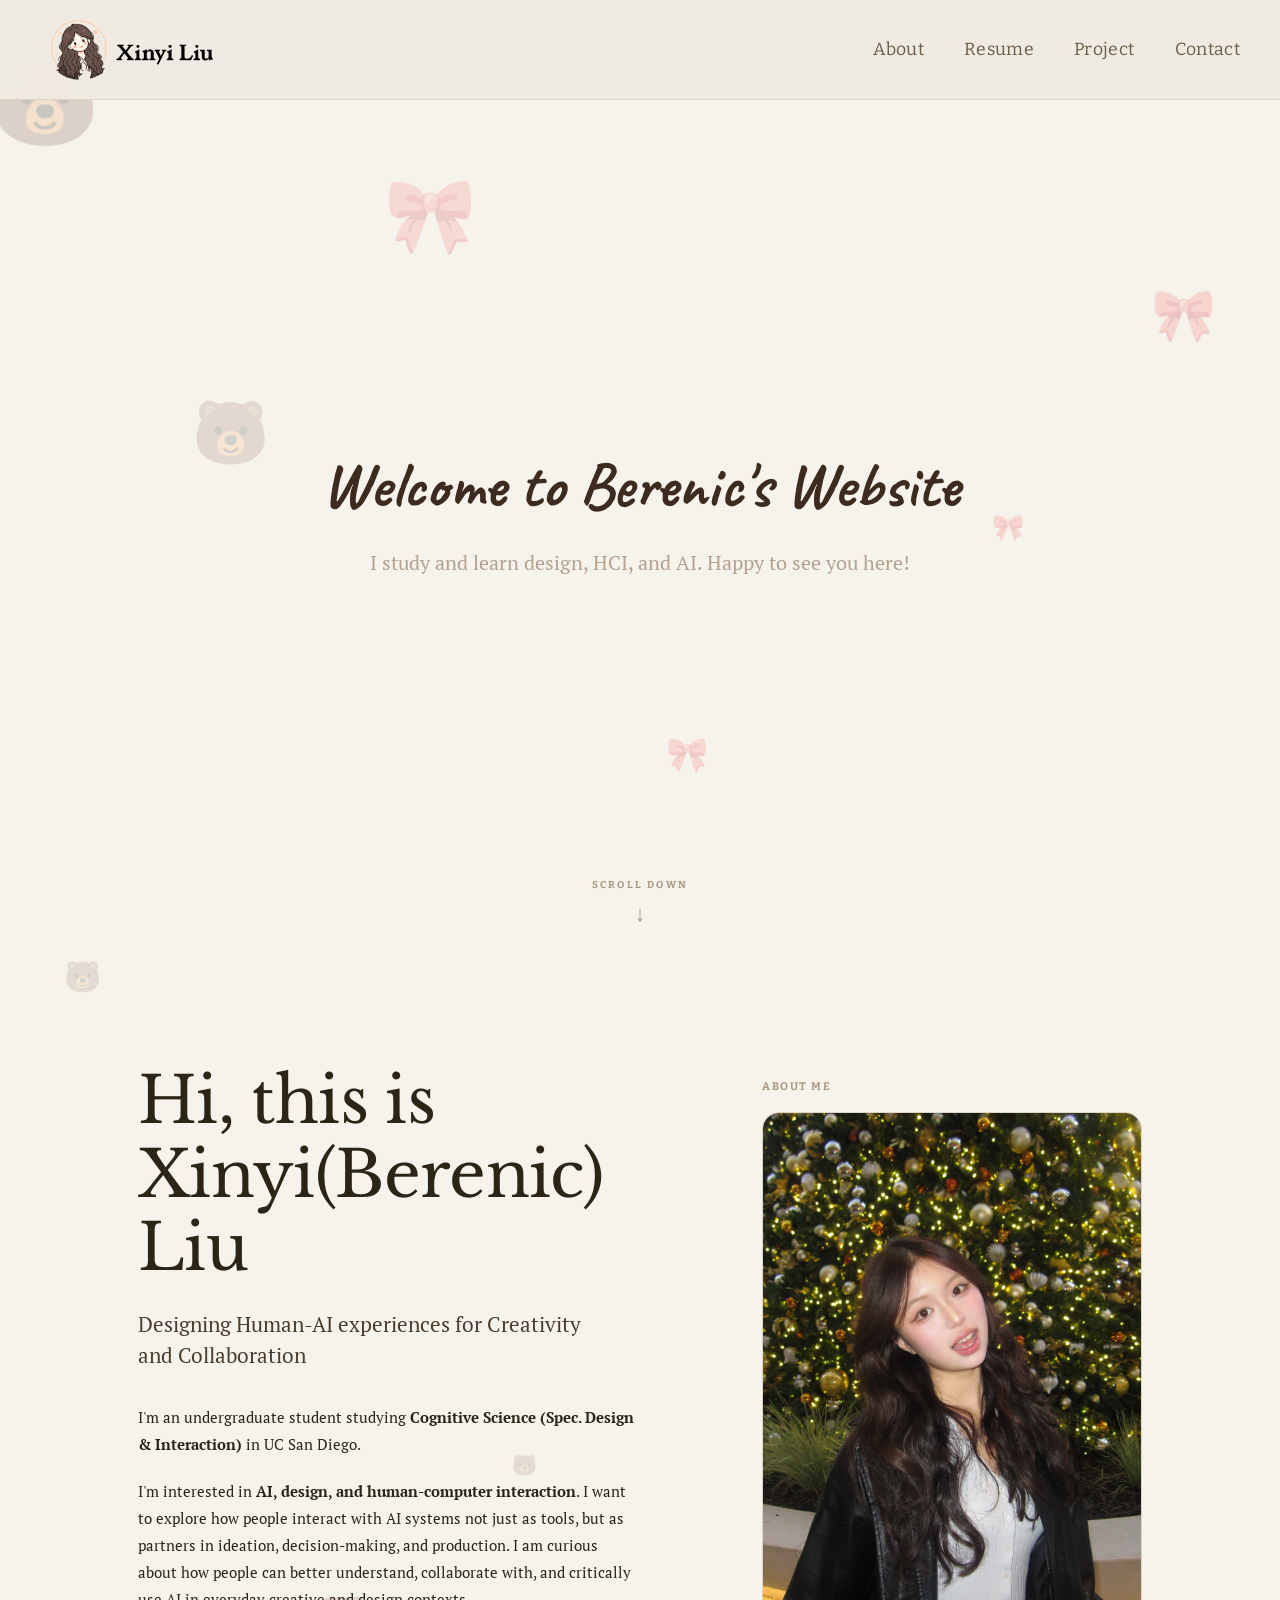
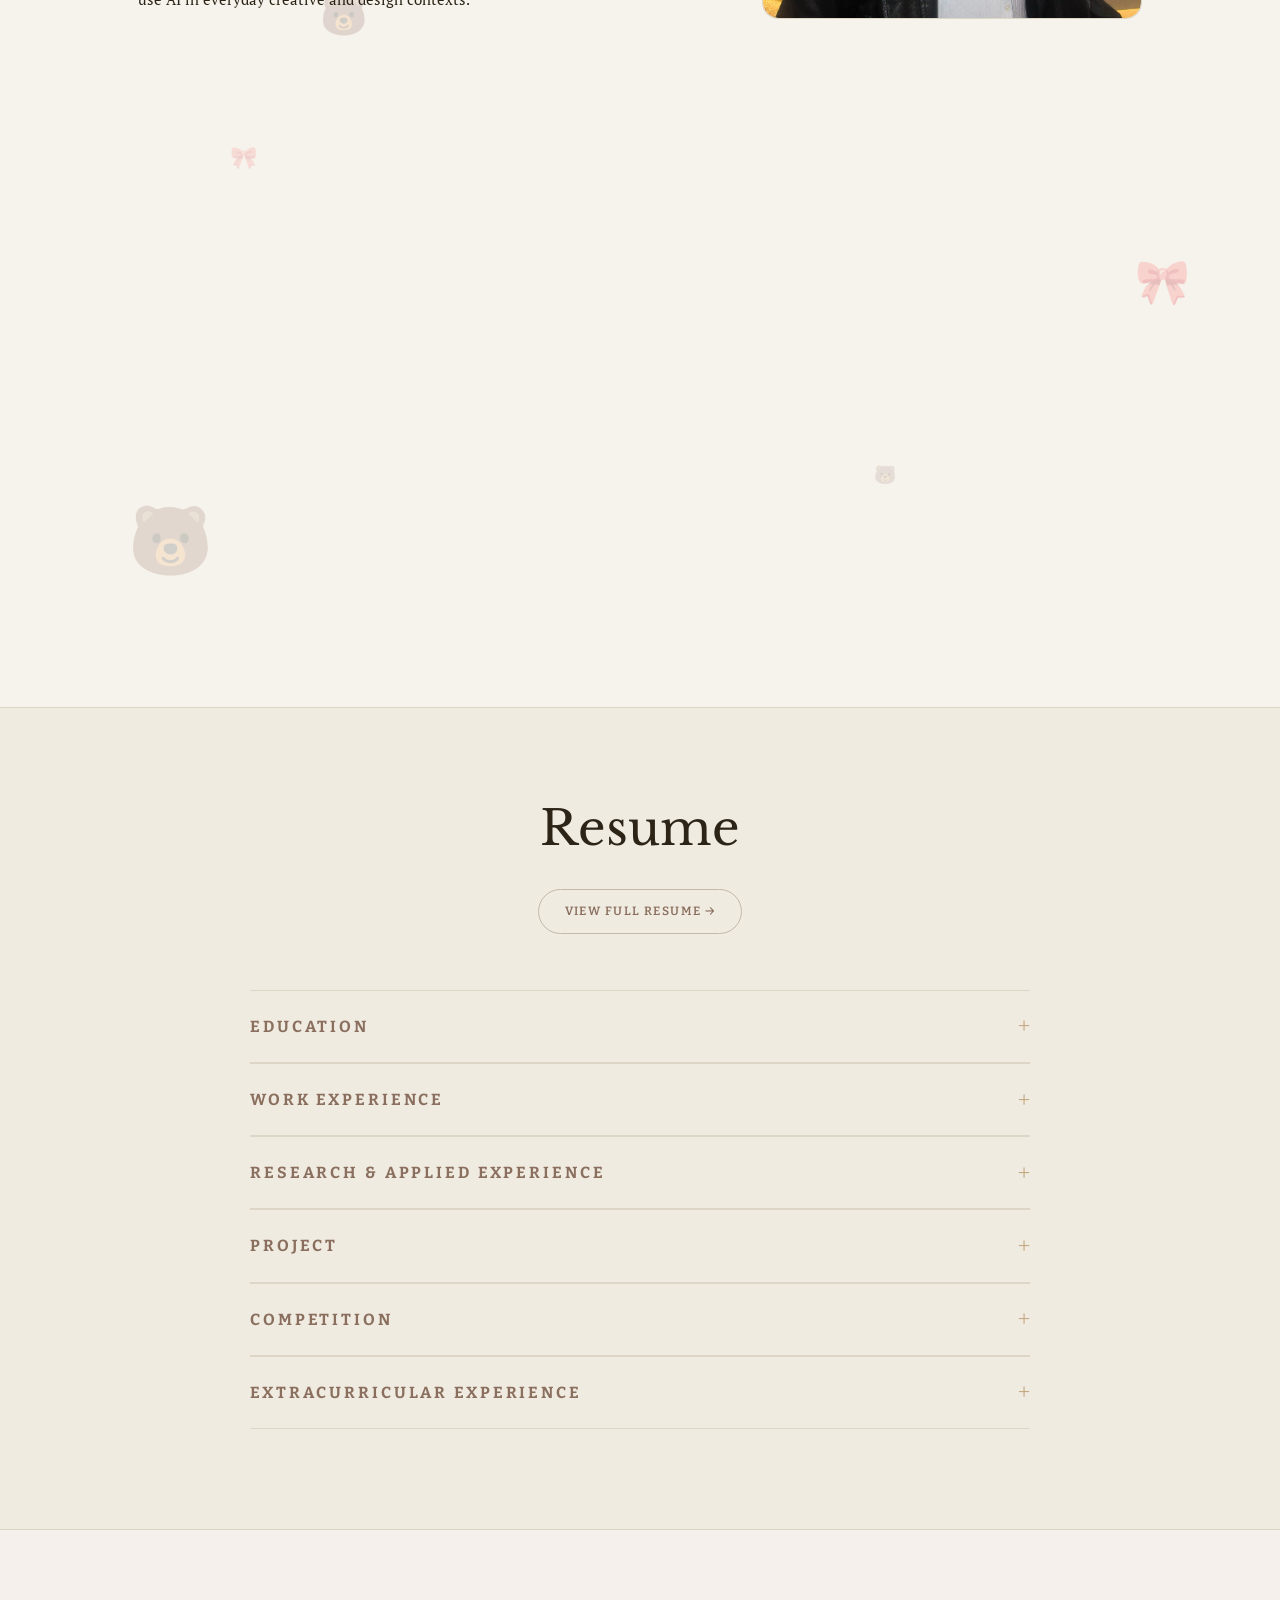
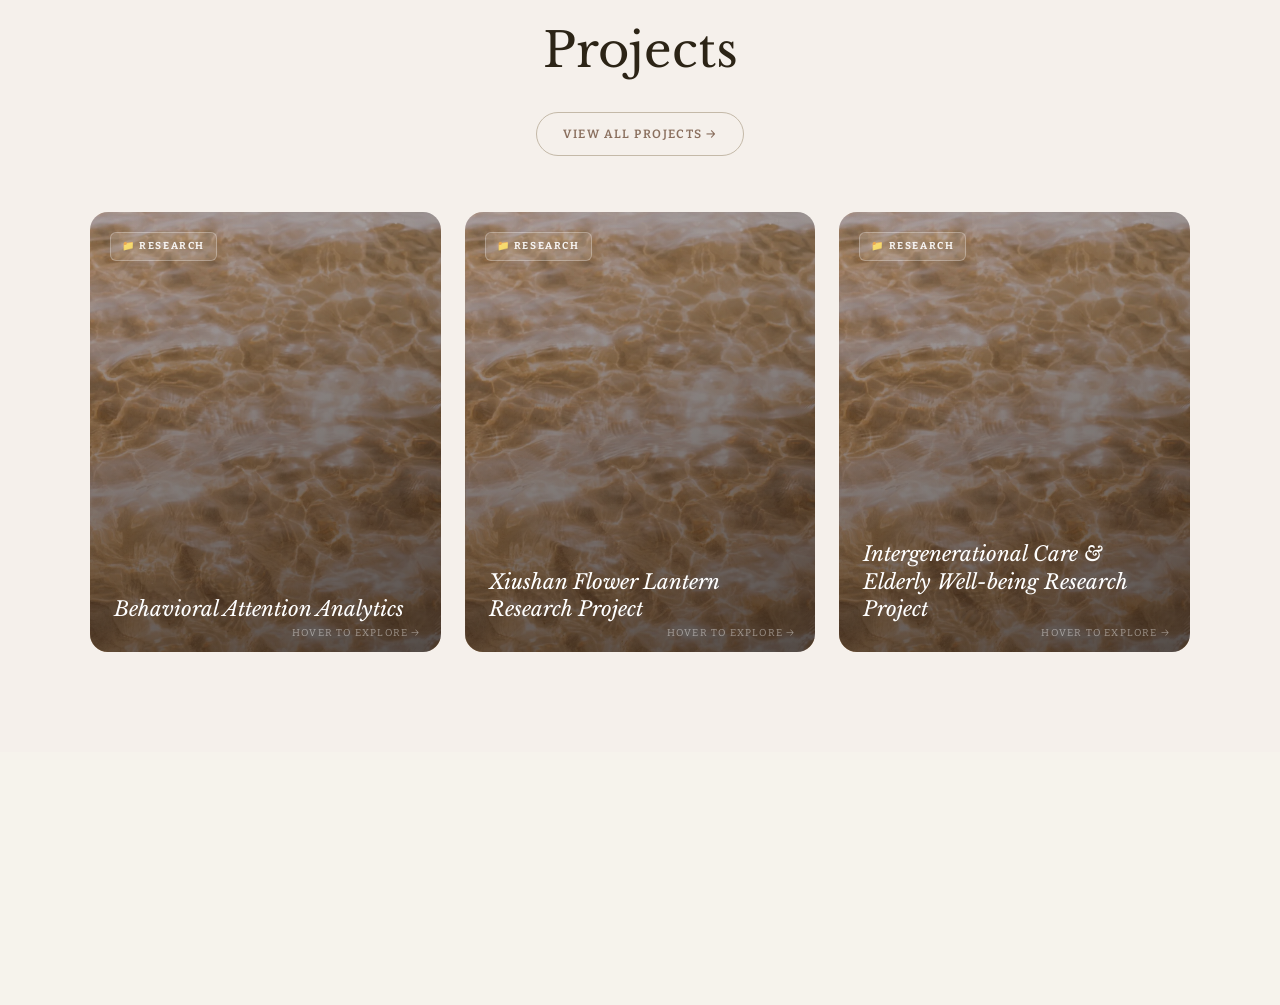
==== index.html @ df6488f8 "Unify Hero, About, Impact sections into seamless floating emoji background" ====
<!DOCTYPE html>
<html lang="en">
<head>
  <meta charset="UTF-8" />
  <meta name="viewport" content="width=device-width, initial-scale=1.0" />
  <title>Xinyi Liu — Welcome</title>
  <link rel="stylesheet" href="styles.css" />
  <link rel="preconnect" href="https://fonts.googleapis.com" />
  <link rel="preconnect" href="https://fonts.gstatic.com" crossorigin />
  <link href="https://fonts.googleapis.com/css2?family=Libre+Baskerville:ital,wght@0,400;0,700;1,400&family=PT+Serif:ital,wght@0,400;0,700;1,400&family=Bitter:ital,wght@0,400;0,500;0,600;0,700;1,400&family=Work+Sans:wght@400;500;600&display=swap" rel="stylesheet" />
  <link href="https://fonts.googleapis.com/css2?family=Caveat:wght@700&display=swap" rel="stylesheet" />
  <style>
    @keyframes pageFadeIn {
      from { opacity: 0; }
      to   { opacity: 1; }
    }

    html, body {
      scroll-behavior: smooth;
    }

    body {
      opacity: 0;
      animation: pageFadeIn 0.6s ease forwards;
      background-color: #F6F3EC;
    }

    /* ── Reveal on scroll ── */
    .reveal {
      opacity: 0;
      transform: translateY(40px);
      transition: opacity 0.75s ease, transform 0.75s ease;
    }
    .reveal.visible {
      opacity: 1;
      transform: translateY(0);
    }

    /* ── Unified background wrapper ── */
    .unified-bg {
      position: relative;
      background: #F6F3EC;
      overflow: hidden;
    }

    /* ── Hero ── */
    .hero-section {
      position: relative;
      height: 100vh;
      min-height: 560px;
      display: flex;
      flex-direction: column;
      align-items: center;
      justify-content: center;
      background: transparent;
      z-index: 1;
    }

    /* Floating bubbles */
    @keyframes float1 {
      0%, 100% { transform: translate(0, 0) scale(1); }
      33%       { transform: translate(30px, -40px) scale(1.05); }
      66%       { transform: translate(-20px, 20px) scale(0.97); }
    }
    @keyframes float2 {
      0%, 100% { transform: translate(0, 0) scale(1); }
      40%       { transform: translate(-35px, 30px) scale(1.08); }
      75%       { transform: translate(20px, -25px) scale(0.95); }
    }
    @keyframes float3 {
      0%, 100% { transform: translate(0, 0) scale(1); }
      50%       { transform: translate(25px, 35px) scale(1.06); }
    }

    .floaty {
      position: absolute;
      pointer-events: none;
      line-height: 1;
      user-select: none;
    }

    .floaty-1  { font-size: 88px;  opacity: 0.22; top: -10px;  left: -10px;  animation: float1 10s  ease-in-out infinite; }
    .floaty-2  { font-size: 52px;  opacity: 0.20; top: 10%;    right: 5%;    animation: float2 13s  ease-in-out infinite; }
    .floaty-3  { font-size: 68px;  opacity: 0.18; bottom: 6%;  left: 10%;    animation: float3 11s  ease-in-out infinite; }
    .floaty-4  { font-size: 44px;  opacity: 0.22; bottom: 18%; right: 7%;    animation: float1 15s  ease-in-out infinite reverse; }
    .floaty-5  { font-size: 30px;  opacity: 0.16; top: 40%;    left: 5%;     animation: float2 9s   ease-in-out infinite; }
    .floaty-6  { font-size: 26px;  opacity: 0.18; top: 20%;    right: 20%;   animation: float3 8s   ease-in-out infinite 2s; }
    .floaty-7  { font-size: 20px;  opacity: 0.15; top: 62%;    left: 40%;    animation: float1 12s  ease-in-out infinite 4s; }
    .floaty-8  { font-size: 74px;  opacity: 0.17; top: 5%;     left: 30%;    animation: float2 14s  ease-in-out infinite 1s; }
    .floaty-9  { font-size: 38px;  opacity: 0.19; bottom: 30%; left: 25%;    animation: float3 9s   ease-in-out infinite 3s; }
    .floaty-10 { font-size: 58px;  opacity: 0.16; top: 55%;    right: 15%;   animation: float1 11s  ease-in-out infinite 2s; }
    .floaty-11 { font-size: 18px;  opacity: 0.14; bottom: 10%; right: 30%;   animation: float2 7s   ease-in-out infinite 5s; }
    .floaty-12 { font-size: 34px;  opacity: 0.18; top: 30%;    left: 52%;    animation: float3 13s  ease-in-out infinite 1.5s; }
    .floaty-13 { font-size: 48px;  opacity: 0.20; bottom: 40%; right: 28%;   animation: float1 10s  ease-in-out infinite 3s; }
    .floaty-14 { font-size: 22px;  opacity: 0.15; top: 75%;    left: 18%;    animation: float2 8s   ease-in-out infinite 6s; }
    .floaty-15 { font-size: 62px;  opacity: 0.17; top: 15%;    left: 15%;    animation: float3 12s  ease-in-out infinite 0.5s; }

    /* Hero text */
    .hero-content {
      position: relative;
      z-index: 1;
      text-align: center;
      padding: 0 32px;
      max-width: 720px;
    }

    .hero-content h1 {
      font-family: 'Caveat', cursive;
      font-size: 4rem;
      font-weight: 700;
      color: #3d2b1f;
      line-height: 1.15;
      white-space: nowrap;
      margin-bottom: 24px;
    }

    .hero-content p {
      font-family: 'PT Serif', Georgia, serif;
      font-size: clamp(16px, 2vw, 20px);
      color: #b5a090;
      line-height: 1.65;
    }

    /* Scroll down indicator */
    @keyframes bounce {
      0%, 100% { transform: translateY(0); }
      50%       { transform: translateY(7px); }
    }

    .scroll-down {
      position: absolute;
      bottom: 40px;
      left: 50%;
      transform: translateX(-50%);
      display: flex;
      flex-direction: column;
      align-items: center;
      gap: 8px;
      z-index: 1;
      cursor: pointer;
      text-decoration: none;
    }

    .scroll-down-label {
      font-family: 'Bitter', Georgia, serif;
      font-size: 10px;
      font-weight: 700;
      letter-spacing: 0.22em;
      text-transform: uppercase;
      color: #A89880;
    }

    .scroll-down-arrow {
      color: #A89880;
      font-size: 22px;
      line-height: 1;
      animation: bounce 1.8s ease-in-out infinite;
    }

    /* ── About section ── */
    .about-hero {
      background: transparent;
      position: relative;
      z-index: 1;
      display: grid;
      grid-template-columns: 1fr 380px;
      gap: 80px;
      align-items: center;
      max-width: 1100px;
      margin: 0 auto;
      padding: 100px 48px 80px;
    }

    .about-text h1 {
      font-family: 'Libre Baskerville', Georgia, serif;
      font-size: 4rem;
      font-weight: 400;
      line-height: 1.15;
      letter-spacing: -0.01em;
      color: #2C2416;
      margin-bottom: 24px;
    }

    .about-text .tagline {
      font-family: 'PT Serif', Georgia, serif;
      font-size: clamp(17px, 2vw, 21px);
      font-weight: 400;
      color: #4A3C2C;
      line-height: 1.5;
      margin-bottom: 32px;
    }

    .about-text .bio {
      font-family: 'PT Serif', Georgia, serif;
      font-size: 15px;
      color: #2C2416;
      line-height: 1.8;
      max-width: 500px;
      margin-bottom: 20px;
    }

    .photo-label {
      font-family: 'Bitter', Georgia, serif;
      font-size: 11px;
      font-weight: 700;
      letter-spacing: 0.14em;
      text-transform: uppercase;
      color: #A89880;
      margin-bottom: 16px;
    }

    /* ── Hero Statement ── */
    @keyframes drawCircle {
      to { stroke-dashoffset: 0; }
    }

    .hero-statement {
      background: transparent;
      padding: 120px 48px;
      text-align: center;
      position: relative;
      z-index: 1;
    }

    .hero-title {
      font-family: 'Libre Baskerville', Georgia, serif;
      font-size: clamp(2.2rem, 4.8vw, 3.4rem);
      font-weight: 700;
      color: #000000;
      line-height: 1.3;
      margin-bottom: 48px;
      max-width: 860px;
      margin-left: auto;
      margin-right: auto;
    }

    .impact-wrap {
      position: relative;
      display: inline-block;
      white-space: nowrap;
    }

    .impact-circle {
      position: absolute;
      top: -0.22em;
      left: -0.35em;
      width: calc(100% + 0.7em);
      height: calc(100% + 0.44em);
      pointer-events: none;
      overflow: visible;
    }

    .impact-circle path {
      stroke-dasharray: 620;
      stroke-dashoffset: 620;
    }

    .hero-statement.in-view .impact-circle path {
      animation: drawCircle 1.3s ease-in-out forwards;
    }

    .hero-subtitle {
      font-family: 'PT Serif', Georgia, serif;
      font-size: clamp(15px, 1.9vw, 19px);
      color: #2C2416;
      line-height: 1.75;
      max-width: 680px;
      margin: 0 auto 48px;
    }

    /* ── Nav Buttons ── */
    .about-nav-buttons {
      display: flex;
      justify-content: center;
      gap: 16px;
      flex-wrap: wrap;
    }

    .about-nav-btn {
      font-family: 'Work Sans', sans-serif;
      font-size: 13px;
      font-weight: 600;
      letter-spacing: 0.13em;
      text-transform: uppercase;
      color: #2C2416;
      background: #EDE8DE;
      border: 0.8px solid #2C2416;
      border-radius: 12px;
      padding: 13px 32px;
      text-decoration: none;
      transition: background 0.2s, color 0.2s;
    }

    .about-nav-btn:hover {
      background: #2C2416;
      color: #F5F0E8;
    }

    /* ── Resume Section ── */
    .resume-section {
      background: #F0EBE1;
      padding: 80px 48px 100px;
      border-top: 1px solid #DDD5C5;
    }

    .resume-section-header {
      text-align: center;
      margin-bottom: 56px;
    }

    .resume-section-header h2 {
      font-family: 'Libre Baskerville', Georgia, serif;
      font-size: clamp(2rem, 4vw, 3rem);
      font-weight: 400;
      color: #2C2416;
      margin-bottom: 20px;
    }

    .resume-full-link {
      display: inline-block;
      font-family: 'Bitter', Georgia, serif;
      font-size: 12px;
      font-weight: 600;
      letter-spacing: 0.12em;
      text-transform: uppercase;
      color: #8a6f5e;
      text-decoration: none;
      border: 1.5px solid #C4B9A8;
      border-radius: 100px;
      padding: 11px 26px;
      transition: background 0.2s, color 0.2s, border-color 0.2s;
    }

    .resume-full-link:hover {
      background: #2C2416;
      color: #F5F0E8;
      border-color: #2C2416;
    }

    .resume-accordion-wrap {
      max-width: 780px;
      margin: 0 auto;
    }

    .resume-section .accordion-section {
      border-top: 1px solid #DDD5C5;
    }

    .resume-section .accordion-section:last-child {
      border-bottom: 1px solid #DDD5C5;
    }

    .resume-section .accordion-section summary {
      list-style: none;
      display: flex;
      justify-content: space-between;
      align-items: center;
      padding: 22px 0;
      cursor: pointer;
      user-select: none;
    }

    .resume-section .accordion-section summary::-webkit-details-marker { display: none; }

    .resume-section .accordion-title {
      font-family: 'Bitter', Georgia, serif;
      font-size: 1rem;
      font-weight: 700;
      letter-spacing: 0.18em;
      text-transform: uppercase;
      color: #8a6f5e;
      transition: color 0.2s;
    }

    .resume-section .accordion-section summary:hover .accordion-title { color: #2C2416; }

    .resume-section .accordion-toggle {
      font-family: 'Libre Baskerville', Georgia, serif;
      font-size: 22px;
      font-weight: 400;
      color: #C4A882;
      line-height: 1;
      flex-shrink: 0;
      transition: color 0.2s;
    }

    .resume-section .accordion-section summary:hover .accordion-toggle { color: #2C2416; }

    .resume-section .accordion-body {
      padding-bottom: 20px;
      display: flex;
      flex-direction: column;
      gap: 12px;
    }

    .resume-section .resume-item {
      background: rgba(255, 255, 255, 0.65);
      border: 1px solid rgba(196, 185, 168, 0.35);
      border-radius: 14px;
      box-shadow: 0 2px 14px rgba(44, 36, 22, 0.06);
      padding: 22px 26px;
      display: grid;
      grid-template-columns: 1fr auto;
      gap: 16px 24px;
      align-items: start;
    }

    .resume-section .resume-item-left h3 {
      font-family: 'Libre Baskerville', Georgia, serif;
      font-size: 16px;
      font-weight: 700;
      color: #2C2416;
      margin-bottom: 4px;
      line-height: 1.3;
    }

    .resume-section .org {
      font-family: 'PT Serif', Georgia, serif;
      font-size: 14px;
      color: #8C7B6A;
      margin-bottom: 4px;
      font-style: italic;
    }

    .resume-section .location {
      font-family: 'Bitter', Georgia, serif;
      font-size: 11px;
      letter-spacing: 0.08em;
      color: #B5A898;
      margin-bottom: 12px;
      text-transform: uppercase;
    }

    .resume-section .resume-bullets {
      padding-left: 16px;
      margin: 10px 0 0;
      display: flex;
      flex-direction: column;
      gap: 5px;
    }

    .resume-section .resume-bullets li {
      font-family: 'PT Serif', Georgia, serif;
      font-size: 13.5px;
      color: #6B5B47;
      line-height: 1.65;
    }

    .resume-section .resume-item-right {
      text-align: right;
      padding-top: 2px;
      flex-shrink: 0;
    }

    .resume-section .date {
      font-family: 'Bitter', Georgia, serif;
      font-size: 11px;
      font-weight: 600;
      letter-spacing: 0.06em;
      color: #A89880;
      white-space: nowrap;
    }

    /* ── Project Section ── */
    .project-section {
      background: #f5f0eb;
      padding: 80px 48px 100px;
      border-top: 1px solid #DDD5C5;
    }

    .project-section-header {
      text-align: center;
      margin-bottom: 56px;
    }

    .project-section-header h2 {
      font-family: 'Libre Baskerville', Georgia, serif;
      font-size: clamp(2rem, 4vw, 3rem);
      font-weight: 400;
      color: #2C2416;
      margin-bottom: 20px;
    }

    .project-all-link {
      display: inline-block;
      font-family: 'Bitter', Georgia, serif;
      font-size: 12px;
      font-weight: 600;
      letter-spacing: 0.12em;
      text-transform: uppercase;
      color: #8a6f5e;
      text-decoration: none;
      border: 1.5px solid #C4B9A8;
      border-radius: 100px;
      padding: 11px 26px;
      transition: background 0.2s, color 0.2s, border-color 0.2s;
    }

    .project-all-link:hover {
      background: #2C2416;
      color: #F5F0E8;
      border-color: #2C2416;
    }

    .project-section .cards-grid {
      display: grid;
      grid-template-columns: repeat(3, 1fr);
      gap: 24px;
      max-width: 1100px;
      margin: 0 auto;
    }

    .project-section .card-wrapper {
      perspective: 1200px;
      height: 440px;
      cursor: pointer;
      display: block;
      text-decoration: none;
    }

    .project-section .card-inner {
      width: 100%;
      height: 100%;
      position: relative;
      transform-style: preserve-3d;
      transition: transform 0.7s cubic-bezier(0.4, 0, 0.2, 1);
      border-radius: 18px;
    }

    .project-section .card-wrapper:hover .card-inner {
      transform: rotateY(180deg);
    }

    .project-section .card-front,
    .project-section .card-back {
      position: absolute;
      inset: 0;
      border-radius: 18px;
      backface-visibility: hidden;
      -webkit-backface-visibility: hidden;
      overflow: hidden;
    }

    .project-section .card-front {
      background-image: url('Background.jpg');
      background-size: cover;
      background-position: center;
    }

    .project-section .card-front::after {
      content: '';
      position: absolute;
      inset: 0;
      background: linear-gradient(160deg, rgba(20,12,6,0.28) 0%, rgba(20,12,6,0.72) 100%);
    }

    .project-section .card-badge {
      position: absolute;
      top: 20px;
      left: 20px;
      z-index: 1;
      font-family: 'Bitter', Georgia, serif;
      font-size: 10px;
      font-weight: 700;
      letter-spacing: 0.16em;
      text-transform: uppercase;
      color: rgba(255,255,255,0.9);
      background: rgba(255,255,255,0.12);
      border: 1px solid rgba(255,255,255,0.28);
      border-radius: 6px;
      padding: 5px 11px;
      backdrop-filter: blur(4px);
    }

    .project-section .card-front-title {
      position: absolute;
      bottom: 28px;
      left: 24px;
      right: 24px;
      z-index: 1;
      font-family: 'Libre Baskerville', Georgia, serif;
      font-size: clamp(17px, 1.6vw, 21px);
      font-weight: 400;
      font-style: italic;
      color: #fff;
      line-height: 1.35;
    }

    .project-section .card-front-hint {
      position: absolute;
      bottom: 10px;
      right: 20px;
      z-index: 1;
      font-family: 'Bitter', Georgia, serif;
      font-size: 10px;
      letter-spacing: 0.12em;
      text-transform: uppercase;
      color: rgba(255,255,255,0.45);
    }

    .project-section .card-back {
      transform: rotateY(180deg);
      background: #fff;
      border: 1px solid rgba(196,185,168,0.4);
      box-shadow: 0 4px 24px rgba(44,36,22,0.08);
      display: flex;
      flex-direction: column;
      justify-content: space-between;
      padding: 28px;
    }

    .project-section .card-back-eyebrow {
      font-family: 'Bitter', Georgia, serif;
      font-size: 10px;
      font-weight: 700;
      letter-spacing: 0.16em;
      text-transform: uppercase;
      color: #A89880;
      margin-bottom: 12px;
    }

    .project-section .card-back-title {
      font-family: 'Libre Baskerville', Georgia, serif;
      font-size: 17px;
      font-weight: 700;
      color: #2C2416;
      line-height: 1.3;
      margin-bottom: 14px;
    }

    .project-section .card-back-desc {
      font-family: 'PT Serif', Georgia, serif;
      font-size: 13.5px;
      color: #6B5B47;
      line-height: 1.75;
    }

    .project-section .card-pills {
      display: flex;
      flex-wrap: wrap;
      gap: 7px;
      margin-top: 20px;
    }

    .project-section .card-pill {
      font-family: 'Bitter', Georgia, serif;
      font-size: 10px;
      font-weight: 700;
      letter-spacing: 0.08em;
      text-transform: uppercase;
      color: #8a6f5e;
      background: #F6F3EC;
      border: 1px solid #DDD5C5;
      border-radius: 100px;
      padding: 4px 12px;
    }

    /* Responsive */
    @media (max-width: 900px) {
      .hero-statement {
        padding: 80px 24px;
      }
      .about-hero {
        grid-template-columns: 1fr;
        padding: 60px 24px 40px;
        gap: 48px;
      }
      .photo-card {
        max-width: 320px;
        margin: 0 auto;
      }
      .project-section {
        padding: 60px 24px 80px;
      }
      .project-section .cards-grid {
        grid-template-columns: 1fr;
        gap: 20px;
      }
      .project-section .card-wrapper {
        height: 400px;
      }
    }

    @media (min-width: 601px) and (max-width: 900px) {
      .project-section .cards-grid {
        grid-template-columns: repeat(2, 1fr);
      }
    }

    @media (max-width: 600px) {
      .about-text h1 {
        font-size: 3rem;
      }
      .about-nav-buttons {
        flex-direction: column;
        align-items: center;
      }
      .about-nav-btn {
        width: 100%;
        max-width: 280px;
        text-align: center;
      }
    }
  </style>
</head>
<body>

  <nav>
    <a href="index.html" class="nav-logo"><img src="Logo.png" alt="Xinyi Liu" style="height:80px;width:auto;display:block;" /></a>
    <ul class="nav-links" id="navLinks">
      <li><a href="#aboutSection">About</a></li>
      <li><a href="#resumeSection">Resume</a></li>
      <li><a href="#projectSection">Project</a></li>
      <li><a href="contact.html">Contact</a></li>
    </ul>
    <button class="nav-toggle" id="navToggle" aria-label="Toggle menu">Menu</button>
  </nav>

  <main class="page">

    <div class="unified-bg">
      <span class="floaty floaty-1">🐻</span>
      <span class="floaty floaty-2">🎀</span>
      <span class="floaty floaty-3">🐻</span>
      <span class="floaty floaty-4">🎀</span>
      <span class="floaty floaty-5">🐻</span>
      <span class="floaty floaty-6">🎀</span>
      <span class="floaty floaty-7">🐻</span>
      <span class="floaty floaty-8">🎀</span>
      <span class="floaty floaty-9">🐻</span>
      <span class="floaty floaty-10">🎀</span>
      <span class="floaty floaty-11">🐻</span>
      <span class="floaty floaty-12">🎀</span>
      <span class="floaty floaty-13">🐻</span>
      <span class="floaty floaty-14">🎀</span>
      <span class="floaty floaty-15">🐻</span>

    <!-- First screen: Hero -->
    <section class="hero-section">
      <div class="hero-content">
        <h1>Welcome to Berenic's Website</h1>
        <p>I study and learn design, HCI, and AI. Happy to see you here!</p>
      </div>

      <a class="scroll-down" href="#aboutSection">
        <span class="scroll-down-label">Scroll Down</span>
        <span class="scroll-down-arrow">↓</span>
      </a>
    </section>

    <!-- About content -->
    <section class="about-hero reveal" id="aboutSection">
      <div class="about-text">
        <h1>Hi, this is Xinyi(Berenic) Liu</h1>
        <p class="tagline">Designing Human-AI experiences for Creativity and Collaboration</p>
        <p class="bio">
          I'm an undergraduate student studying <strong>Cognitive Science (Spec. Design &amp; Interaction)</strong> in UC San Diego.
        </p>
        <p class="bio">
          I'm interested in <strong>AI, design, and human-computer interaction</strong>. I want to explore how people interact with AI systems not just as tools, but as partners in ideation, decision-making, and production. I am curious about how people can better understand, collaborate with, and critically use AI in everyday creative and design contexts.
        </p>
      </div>

      <div class="photo-card">
        <p class="photo-label">About me</p>
        <div class="photo-placeholder">
          <img src="About me.JPG" alt="Xinyi Liu" />
        </div>
      </div>
    </section>

    <section class="hero-statement reveal" id="heroStatement">
      <h2 class="hero-title">
        Let's Make an
        <span class="impact-wrap">Impact
          <svg class="impact-circle" viewBox="0 0 210 82" preserveAspectRatio="none" xmlns="http://www.w3.org/2000/svg">
            <path d="M16,41 C13,19 50,3 105,5 C160,7 197,21 195,41 C193,63 157,79 105,77 C53,75 9,63 16,41"
                  stroke="#000000" stroke-width="2.8" stroke-linecap="round" fill="none"/>
          </svg>
        </span>
        For This World
      </h2>
      <p class="hero-subtitle">I believe design can change how we see the world — and I want to create experiences that actually matter</p>
      <div class="about-nav-buttons">
        <a href="#resumeSection" class="about-nav-btn">Resume</a>
        <a href="#projectSection" class="about-nav-btn">Project</a>
        <a href="contact.html" class="about-nav-btn">Contact Me</a>
      </div>
    </section>
    </div><!-- end .unified-bg -->

    <section class="resume-section reveal" id="resumeSection">
      <div class="resume-section-header">
        <h2>Resume</h2>
        <a href="https://drive.google.com/file/d/1uK5LlY_avVFPq638ulOS8lUYrYStQS-4/view" target="_blank" rel="noopener" class="resume-full-link">View Full Resume →</a>
      </div>

      <div class="resume-accordion-wrap">

        <details class="accordion-section">
          <summary>
            <span class="accordion-title">Education</span>
            <span class="accordion-toggle">+</span>
          </summary>
          <div class="accordion-body">
            <div class="resume-item">
              <div class="resume-item-left">
                <h3>University of California, San Diego</h3>
                <p class="org">Cognitive Science (Design &amp; Interaction) B.S.</p>
                <ul class="resume-bullets">
                  <li>Minor: Technology, Innovation, Supply Chain</li>
                </ul>
                <p class="location">La Jolla, CA</p>
              </div>
              <div class="resume-item-right">
                <span class="date">Sep 2024 — Present</span>
              </div>
            </div>
          </div>
        </details>

        <details class="accordion-section">
          <summary>
            <span class="accordion-title">Work Experience</span>
            <span class="accordion-toggle">+</span>
          </summary>
          <div class="accordion-body">
            <div class="resume-item">
              <div class="resume-item-left">
                <h3>Pedagogy and Learning Apprentice</h3>
                <p class="org">UCSD Cognitive Science Department</p>
                <p class="location">La Jolla, CA</p>
                <ul class="resume-bullets">
                  <li>Instructional assistant in COGS 101B with Prof. Allen</li>
                  <li>Supporting course instruction and student learning in cognitive science by organizing activities</li>
                  <li>Leading discussion sections strengthening communication of complex concepts</li>
                </ul>
              </div>
              <div class="resume-item-right">
                <span class="date">Apr 2026 — Present</span>
              </div>
            </div>
            <div class="resume-item">
              <div class="resume-item-left">
                <h3>UI/UX Designer Intern</h3>
                <p class="org">Maroon Group Inc.</p>
                <p class="location">Remote</p>
                <ul class="resume-bullets">
                  <li>Contributing to design exploration and product thinking in early-stage setting</li>
                  <li>Assisting with user flows, interface ideation, and design iterations</li>
                </ul>
              </div>
              <div class="resume-item-right">
                <span class="date">Apr 2026 — Present</span>
              </div>
            </div>
            <div class="resume-item">
              <div class="resume-item-left">
                <h3>UX Research Intern</h3>
                <p class="org">Owaves</p>
                <p class="location">Remote</p>
                <ul class="resume-bullets">
                  <li>Created user flows, wireframes, and prototypes in Figma</li>
                  <li>Conducted 7 interviews with international students and synthesized findings</li>
                  <li>Evaluated cross-cultural user interpretation patterns</li>
                </ul>
              </div>
              <div class="resume-item-right">
                <span class="date">Jan 2026 — Apr 2026</span>
              </div>
            </div>
            <div class="resume-item">
              <div class="resume-item-left">
                <h3>Industry Analyst Intern</h3>
                <p class="org">China Grand Prosperity Investment</p>
                <p class="location">Chongqing, China</p>
                <ul class="resume-bullets">
                  <li>Researched AI, IT, and new energy sectors</li>
                  <li>Evaluated company business models and financial performance</li>
                  <li>Supported cross-border M&amp;A project assessment</li>
                </ul>
              </div>
              <div class="resume-item-right">
                <span class="date">Aug 2025 — Sep 2025</span>
              </div>
            </div>
          </div>
        </details>

        <details class="accordion-section">
          <summary>
            <span class="accordion-title">Research &amp; Applied Experience</span>
            <span class="accordion-toggle">+</span>
          </summary>
          <div class="accordion-body">
            <div class="resume-item">
              <div class="resume-item-left">
                <h3>Leader in Startup Client Development Team</h3>
                <p class="org">Autism Innovation Lab</p>
                <p class="location">Remote</p>
                <ul class="resume-bullets">
                  <li>Provided consulting on product positioning and go-to-market strategy</li>
                  <li>Conducted competitive analysis for autism education startup</li>
                </ul>
              </div>
              <div class="resume-item-right">
                <span class="date">Aug 2025 — Present</span>
              </div>
            </div>
            <div class="resume-item">
              <div class="resume-item-left">
                <h3>Research Assistant &amp; Volunteer</h3>
                <p class="org">Southwest University</p>
                <p class="location">Chongqing, China</p>
                <ul class="resume-bullets">
                  <li>Participated in a large-scale observational study on cognitive development</li>
                  <li>Analyzed brain activity data using neuroimaging tools with 200+ participants</li>
                </ul>
              </div>
              <div class="resume-item-right">
                <span class="date">Jun 2025 — Aug 2025</span>
              </div>
            </div>
          </div>
        </details>

        <details class="accordion-section">
          <summary>
            <span class="accordion-title">Project</span>
            <span class="accordion-toggle">+</span>
          </summary>
          <div class="accordion-body">
            <div class="resume-item">
              <div class="resume-item-left">
                <h3>Behavioral Attention Analytics</h3>
                <p class="org">UCSD Cognitive Science Student Association</p>
                <ul class="resume-bullets">
                  <li>Explores how cognitive load and attentional residue impact focus and productivity</li>
                  <li>Designing system tracking user behavior with interventions</li>
                </ul>
              </div>
              <div class="resume-item-right">
                <span class="date">Apr 2026 — Present</span>
              </div>
            </div>
            <div class="resume-item">
              <div class="resume-item-left">
                <h3>Xiushan Huadeng Research Project</h3>
                <p class="org">China Thinks Big</p>
                <ul class="resume-bullets">
                  <li>Revitalizing the Forgotten Intangible Cultural Heritage</li>
                  <li>Led team conducting interviews and surveys (1000+ responses)</li>
                  <li>Authored and revised a 20,000-word research paper</li>
                  <li>Developed promotional video, cultural products, and AR interactive experience</li>
                </ul>
              </div>
              <div class="resume-item-right">
                <span class="date">Oct 2023 — Apr 2024</span>
              </div>
            </div>
            <div class="resume-item">
              <div class="resume-item-left">
                <h3>Intergenerational Care &amp; Elderly Well-being Research Project</h3>
                <p class="org">China Thinks Big</p>
                <ul class="resume-bullets">
                  <li>Skip-generation child-rearing impact on elderly health in urban China</li>
                  <li>Mixed-methods research with literature review and street interviews</li>
                  <li>Designed intervention system including content platform and mini program</li>
                </ul>
              </div>
              <div class="resume-item-right">
                <span class="date">Oct 2022 — Apr 2023</span>
              </div>
            </div>
          </div>
        </details>

        <details class="accordion-section">
          <summary>
            <span class="accordion-title">Competition</span>
            <span class="accordion-toggle">+</span>
          </summary>
          <div class="accordion-body">
            <div class="resume-item">
              <div class="resume-item-left">
                <h3>ESG Innovation Challenge</h3>
                <p class="org">EY &amp; GaoDun</p>
                <ul class="resume-bullets">
                  <li>Worked on ESG strategy in the food industry</li>
                  <li>Recognition: Top 10 International Division</li>
                </ul>
              </div>
              <div class="resume-item-right">
                <span class="date">Mar 2025 — May 2025</span>
              </div>
            </div>
            <div class="resume-item">
              <div class="resume-item-left">
                <h3>ESG Case Study Competition</h3>
                <p class="org">KPMG</p>
                <ul class="resume-bullets">
                  <li>Analyzed new energy sector development and supply chains</li>
                  <li>Award: Global Top 100</li>
                </ul>
              </div>
              <div class="resume-item-right">
                <span class="date">Sep 2024 — Oct 2024</span>
              </div>
            </div>
            <div class="resume-item">
              <div class="resume-item-left">
                <h3>China Thinks Big 2023–2024</h3>
                <p class="org">National Competition</p>
                <ul class="resume-bullets">
                  <li>Top 5% Paper, National Gold Prize, and Harvard Global Finals Finalist</li>
                </ul>
              </div>
              <div class="resume-item-right">
                <span class="date">Oct 2023 — Apr 2024</span>
              </div>
            </div>
            <div class="resume-item">
              <div class="resume-item-left">
                <h3>China Thinks Big 2022–2023</h3>
                <p class="org">National Competition</p>
                <ul class="resume-bullets">
                  <li>72-hour research project delivery</li>
                  <li>Awards: Third Place Team Showcase, Top 5% Paper, Popularity Award</li>
                </ul>
              </div>
              <div class="resume-item-right">
                <span class="date">Oct 2022 — Apr 2023</span>
              </div>
            </div>
          </div>
        </details>

        <details class="accordion-section">
          <summary>
            <span class="accordion-title">Extracurricular Experience</span>
            <span class="accordion-toggle">+</span>
          </summary>
          <div class="accordion-body">
            <div class="resume-item">
              <div class="resume-item-left">
                <h3>President</h3>
                <p class="org">X-Factor Dance Team</p>
                <ul class="resume-bullets">
                  <li>Led a student dance team, organizing performances, workshops, and training</li>
                  <li>Performed in 10+ campus events</li>
                </ul>
              </div>
              <div class="resume-item-right">
                <span class="date">Oct 2024 — Present</span>
              </div>
            </div>
            <div class="resume-item">
              <div class="resume-item-left">
                <h3>Operations VP</h3>
                <p class="org">China Thinks Big</p>
                <ul class="resume-bullets">
                  <li>Managed regional CTB operations and supported student program development</li>
                  <li>Organized 10+ workshops and selected as national speaker</li>
                </ul>
              </div>
              <div class="resume-item-right">
                <span class="date">Jul 2023 — Jul 2024</span>
              </div>
            </div>
            <div class="resume-item">
              <div class="resume-item-left">
                <h3>Founder &amp; President</h3>
                <p class="org">MED Dance Club</p>
                <ul class="resume-bullets">
                  <li>Built organization with 50+ members</li>
                  <li>Organized cross-school collaborations and public performances</li>
                  <li>Directed performance proceeds to charitable initiatives</li>
                </ul>
              </div>
              <div class="resume-item-right">
                <span class="date">Sep 2021 — Jun 2024</span>
              </div>
            </div>
          </div>
        </details>

      </div>
    </section>

    <!-- Projects Section -->
    <section class="project-section reveal" id="projectSection">
      <div class="project-section-header">
        <h2>Projects</h2>
        <a href="project.html" class="project-all-link">View All Projects →</a>
      </div>

      <div class="cards-grid">

        <a class="card-wrapper" href="project-behavioral.html">
          <div class="card-inner">
            <div class="card-front">
              <span class="card-badge">📁 Research</span>
              <p class="card-front-title">Behavioral Attention Analytics</p>
              <span class="card-front-hint">hover to explore →</span>
            </div>
            <div class="card-back">
              <div>
                <p class="card-back-eyebrow">📁 Research · In Progress</p>
                <p class="card-back-title">Behavioral Attention Analytics</p>
                <p class="card-back-desc">Explores how cognitive load and attentional residue impact focus and productivity. Designing a system that tracks user behavior and delivers targeted interventions.</p>
              </div>
              <div class="card-pills">
                <span class="card-pill">UX Research</span>
                <span class="card-pill">Cognitive Science</span>
                <span class="card-pill">HCI</span>
              </div>
            </div>
          </div>
        </a>

        <a class="card-wrapper" href="project-xiushan.html">
          <div class="card-inner">
            <div class="card-front">
              <span class="card-badge">📁 Research</span>
              <p class="card-front-title">Xiushan Flower Lantern Research Project</p>
              <span class="card-front-hint">hover to explore →</span>
            </div>
            <div class="card-back">
              <div>
                <p class="card-back-eyebrow">📁 Research · 2023–2024</p>
                <p class="card-back-title">Xiushan Flower Lantern Research Project</p>
                <p class="card-back-desc">Revitalizing a national intangible cultural heritage through design, digital media, and AR. Led a team of researchers — top 5% paper, National Gold Prize, Harvard Global Finals.</p>
              </div>
              <div class="card-pills">
                <span class="card-pill">Cultural Heritage</span>
                <span class="card-pill">Design Research</span>
                <span class="card-pill">AR</span>
              </div>
            </div>
          </div>
        </a>

        <a class="card-wrapper" href="project-elderly.html">
          <div class="card-inner">
            <div class="card-front">
              <span class="card-badge">📁 Research</span>
              <p class="card-front-title">Intergenerational Care &amp; Elderly Well-being Research Project</p>
              <span class="card-front-hint">hover to explore →</span>
            </div>
            <div class="card-back">
              <div>
                <p class="card-back-eyebrow">📁 Research · 2022–2023</p>
                <p class="card-back-title">Intergenerational Care &amp; Elderly Well-being</p>
                <p class="card-back-desc">Investigating skip-generation child-rearing impacts on elderly health in urban China through mixed-methods research, with intervention design including a content platform and mini program.</p>
              </div>
              <div class="card-pills">
                <span class="card-pill">Social Research</span>
                <span class="card-pill">UX Design</span>
                <span class="card-pill">Community Care</span>
              </div>
            </div>
          </div>
        </a>

      </div>
    </section>

  </main>

  <footer class="reveal">
    <div class="footer-grid">
      <div>
        <p class="footer-col-name">Xinyi(Berenic) Liu</p>
        <p class="footer-col-sub">Exploring Design, HCI, AI, and Human Behavior</p>
      </div>
      <div>
        <p class="footer-col-label">Location</p>
        <p class="footer-col-value">9450 Gilman Dr, La Jolla<br/>CA, United States</p>
      </div>
      <div>
        <p class="footer-col-label">Contact</p>
        <p class="footer-col-value">
          <a href="mailto:xinyi0765@gmail.com">xinyi0765@gmail.com</a><br/>
          <a href="mailto:xil278@ucsd.edu">xil278@ucsd.edu</a><br/>
          858-402-6254
        </p>
      </div>
      <div>
        <p class="footer-col-label">Connect</p>
        <p class="footer-col-value">
          <a href="https://www.linkedin.com/in/xinyi-liu-228059387" target="_blank" rel="noopener">www.linkedin.com/in/xinyi-liu-228059387</a>
        </p>
      </div>
    </div>
  </footer>

  <script>
    // Nav toggle
    const toggle = document.getElementById('navToggle');
    const links = document.getElementById('navLinks');
    toggle.addEventListener('click', () => links.classList.toggle('open'));

    // Reveal on scroll + impact circle trigger
    const revealObserver = new IntersectionObserver((entries) => {
      entries.forEach(entry => {
        if (entry.isIntersecting) {
          entry.target.classList.add('visible');
          if (entry.target.id === 'heroStatement') {
            entry.target.classList.add('in-view');
          }
          revealObserver.unobserve(entry.target);
        }
      });
    }, { threshold: 0.15 });

    document.querySelectorAll('.reveal').forEach(el => revealObserver.observe(el));

    // Accordion exclusive-open for resumeSection
    const resumeAccordions = document.querySelectorAll('#resumeSection .accordion-section');
    resumeAccordions.forEach(details => {
      details.addEventListener('toggle', () => {
        details.querySelector('.accordion-toggle').textContent = details.open ? '−' : '+';
        if (details.open) {
          resumeAccordions.forEach(other => {
            if (other !== details && other.open) {
              other.removeAttribute('open');
              other.querySelector('.accordion-toggle').textContent = '+';
            }
          });
        }
      });
    });
  </script>

</body>
</html>
---- styles.css ----
/* ===== Reset & Base ===== */
*, *::before, *::after {
  box-sizing: border-box;
  margin: 0;
  padding: 0;
}

html {
  scroll-behavior: smooth;
}

body {
  font-family: 'PT Serif', Georgia, serif;
  font-size: 16px;
  line-height: 1.7;
  color: #2C2416;
  background-color: #F0EBE1;
}

h1, h2, h3, h4, h5, h6 {
  font-family: 'Libre Baskerville', Georgia, serif;
}

h1 { font-size: 4rem; }
h2 { font-size: 2.8rem; }
h3 { font-size: 2.2rem; }

a {
  color: inherit;
  text-decoration: none;
}

img {
  max-width: 100%;
  display: block;
}

/* ===== Navigation ===== */
nav {
  position: fixed;
  top: 0;
  left: 0;
  right: 0;
  z-index: 100;
  background: rgba(240, 235, 225, 0.96);
  backdrop-filter: blur(8px);
  border-bottom: 1px solid #DDD5C5;
  padding: 0 40px;
  height: 100px;
  overflow: visible;
  display: flex;
  align-items: center;
  justify-content: space-between;
}

.nav-logo {
  font-family: 'Bitter', Georgia, serif;
  font-size: 1.3rem;
  font-weight: 600;
  letter-spacing: 0.02em;
  color: #2C2416;
  overflow: visible;
}

.nav-logo img {
  height: 80px;
  overflow: visible;
}

.nav-links {
  display: flex;
  gap: 40px;
  list-style: none;
}

.nav-links a {
  font-family: 'Bitter', Georgia, serif;
  font-size: 1.1rem;
  font-weight: 400;
  color: #6B5B47;
  letter-spacing: 0.02em;
  transition: color 0.2s;
  padding-bottom: 2px;
  border-bottom: 1px solid transparent;
}

.nav-links a:hover,
.nav-links a.active {
  color: #2C2416;
  border-bottom-color: #2C2416;
}

/* Mobile menu toggle */
.nav-toggle {
  display: none;
  background: none;
  border: none;
  cursor: pointer;
  font-family: 'Bitter', Georgia, serif;
  font-size: 14px;
  color: #2C2416;
}

/* ===== Page Wrapper ===== */
.page {
  padding-top: 64px;
  min-height: 100vh;
}

/* ===== About Page ===== */
.about-hero {
  display: grid;
  grid-template-columns: 1fr 420px;
  gap: 80px;
  align-items: center;
  max-width: 1100px;
  margin: 0 auto;
  padding: 100px 48px 80px;
}

.about-text .greeting {
  font-family: 'Bitter', Georgia, serif;
  font-size: 13px;
  font-weight: 500;
  letter-spacing: 0.12em;
  text-transform: uppercase;
  color: #8C7B6A;
  margin-bottom: 20px;
}

.about-text h1 {
  font-size: 4rem;
  font-weight: 400;
  line-height: 1.15;
  letter-spacing: -0.01em;
  color: #2C2416;
  margin-bottom: 24px;
}

.about-text h1 span {
  color: #8C7B6A;
}

.about-text .tagline {
  font-size: clamp(17px, 2vw, 21px);
  font-weight: 400;
  color: #4A3C2C;
  line-height: 1.5;
  margin-bottom: 32px;
  max-width: 480px;
}

.about-text .bio {
  font-size: 15px;
  color: #6B5B47;
  line-height: 1.8;
  max-width: 500px;
  margin-bottom: 40px;
}

.about-chips {
  display: flex;
  flex-wrap: wrap;
  gap: 10px;
  margin-bottom: 40px;
}

.chip {
  font-family: 'Bitter', Georgia, serif;
  background: #EDE8DE;
  border: 1px solid #DDD5C5;
  border-radius: 100px;
  padding: 6px 16px;
  font-size: 13px;
  color: #4A3C2C;
  letter-spacing: 0.01em;
}

.about-contact-links {
  display: flex;
  gap: 20px;
  flex-wrap: wrap;
}

.about-contact-links a {
  font-family: 'Bitter', Georgia, serif;
  display: inline-flex;
  align-items: center;
  gap: 6px;
  font-size: 14px;
  color: #6B5B47;
  border-bottom: 1px solid #C4B9A8;
  padding-bottom: 2px;
  transition: color 0.2s, border-color 0.2s;
}

.about-contact-links a:hover {
  color: #2C2416;
  border-color: #2C2416;
}

/* Photo card */
.photo-card {
  position: relative;
}

.photo-placeholder {
  width: 100%;
  aspect-ratio: 3/4;
  background: #EDE8DE;
  border-radius: 16px;
  display: flex;
  flex-direction: column;
  align-items: center;
  justify-content: center;
  color: #A89880;
  font-size: 13px;
  gap: 12px;
  overflow: hidden;
  border: 1px solid #DDD5C5;
}

.photo-placeholder svg {
  width: 48px;
  height: 48px;
  stroke: #C4B9A8;
}

.photo-placeholder img {
  width: 100%;
  height: 100%;
  object-fit: cover;
  border-radius: 16px;
}

.photo-tag {
  font-family: 'Bitter', Georgia, serif;
  position: absolute;
  bottom: -16px;
  right: -16px;
  background: #2C2416;
  color: #F5F0E8;
  font-size: 12px;
  font-weight: 500;
  padding: 10px 18px;
  border-radius: 100px;
  letter-spacing: 0.04em;
}

/* About section divider */
.about-section {
  max-width: 1100px;
  margin: 0 auto;
  padding: 60px 48px;
  border-top: 1px solid #DDD5C5;
}

.section-label {
  font-family: 'Bitter', Georgia, serif;
  font-size: 11px;
  font-weight: 600;
  letter-spacing: 0.14em;
  text-transform: uppercase;
  color: #A89880;
  margin-bottom: 24px;
}

.interests-grid {
  display: grid;
  grid-template-columns: repeat(4, 1fr);
  gap: 24px;
}

.interest-card {
  padding: 24px;
  background: #EDE8DE;
  border: 1px solid #DDD5C5;
  border-radius: 12px;
}

.interest-card h3 {
  font-size: 15px;
  font-weight: 400;
  margin-bottom: 8px;
  color: #2C2416;
}

.interest-card p {
  font-family: 'PT Serif', Georgia, serif;
  font-size: 13px;
  color: #6B5B47;
  line-height: 1.6;
}

/* ===== Resume Page ===== */
.resume-container {
  max-width: 800px;
  margin: 0 auto;
  padding: 80px 48px 100px;
}

.resume-header {
  margin-bottom: 56px;
}

.resume-header h1 {
  font-size: 2.8rem;
  font-weight: 400;
  letter-spacing: -0.01em;
  color: #2C2416;
  margin-bottom: 6px;
}

.resume-header .subtitle {
  font-family: 'PT Serif', Georgia, serif;
  font-size: 15px;
  color: #8C7B6A;
  margin-bottom: 16px;
}

.resume-header .contact-line {
  font-family: 'Bitter', Georgia, serif;
  font-size: 13px;
  color: #A89880;
  display: flex;
  flex-wrap: wrap;
  gap: 16px;
}

.resume-header .contact-line span::before {
  content: '·';
  margin-right: 16px;
}

.resume-header .contact-line span:first-child::before {
  content: '';
  margin-right: 0;
}

.resume-download {
  font-family: 'Bitter', Georgia, serif;
  display: inline-flex;
  align-items: center;
  gap: 8px;
  margin-top: 20px;
  padding: 10px 22px;
  background: #2C2416;
  color: #F5F0E8;
  border-radius: 8px;
  font-size: 13px;
  font-weight: 500;
  transition: background 0.2s;
}

.resume-download:hover {
  background: #4A3C2C;
}

/* ===== Accordion ===== */
.accordion-section {
  border-bottom: 1px solid #DDD5C5;
  margin-bottom: 0;
}

.accordion-section:first-of-type {
  border-top: 1px solid #DDD5C5;
}

.accordion-section summary {
  list-style: none;
  cursor: pointer;
  display: flex;
  align-items: center;
  justify-content: space-between;
  padding: 18px 0;
  user-select: none;
  outline: none;
}

.accordion-section summary::-webkit-details-marker {
  display: none;
}

.accordion-title {
  font-family: 'Libre Baskerville', Georgia, serif;
  font-size: 1.6rem;
  font-weight: 400;
  color: #2C2416;
}

.accordion-arrow {
  width: 16px;
  height: 16px;
  flex-shrink: 0;
  transition: transform 0.25s ease;
  color: #8C7B6A;
}

.accordion-section[open] .accordion-arrow {
  transform: rotate(180deg);
}

.accordion-body {
  padding-bottom: 32px;
}

/* Resume item (inside accordion) */
.resume-item {
  display: grid;
  grid-template-columns: 1fr auto;
  gap: 16px;
  margin-bottom: 28px;
  padding-top: 20px;
}

.resume-item:last-child {
  margin-bottom: 0;
}

.resume-item-left h3 {
  font-family: 'PT Serif', Georgia, serif;
  font-size: 1rem;
  font-weight: 400;
  color: #2C2416;
  margin-bottom: 2px;
}

.resume-item-left .org {
  font-family: 'PT Serif', Georgia, serif;
  font-size: 1rem;
  color: #4A3C2C;
  margin-bottom: 4px;
}

.resume-item-left .location {
  font-family: 'PT Serif', Georgia, serif;
  font-size: 1rem;
  color: #A89880;
  margin-bottom: 10px;
}

.resume-item-right {
  text-align: right;
  white-space: nowrap;
}

.resume-item-right .date {
  font-family: 'PT Serif', Georgia, serif;
  font-size: 1rem;
  color: #A89880;
}

.resume-bullets {
  list-style: none;
  padding: 0;
}

.resume-bullets li {
  font-family: 'PT Serif', Georgia, serif;
  font-size: 1rem;
  color: #6B5B47;
  line-height: 1.7;
  padding-left: 14px;
  position: relative;
  margin-bottom: 4px;
}

.resume-bullets li::before {
  content: '—';
  position: absolute;
  left: 0;
  color: #C4B9A8;
  font-size: 12px;
  top: 3px;
}

/* ===== Contact Page ===== */
.contact-container {
  max-width: 1000px;
  margin: 0 auto;
  padding: 100px 48px 100px;
}

.contact-header {
  margin-bottom: 64px;
}

.contact-header h1 {
  font-size: 4rem;
  font-weight: 400;
  letter-spacing: -0.02em;
  line-height: 1.1;
  color: #2C2416;
  margin-bottom: 20px;
}

.contact-header p {
  font-family: 'PT Serif', Georgia, serif;
  font-size: 17px;
  color: #6B5B47;
  max-width: 520px;
  line-height: 1.7;
}

.contact-grid {
  display: grid;
  grid-template-columns: 1fr 360px;
  gap: 64px;
  align-items: start;
}

.contact-info-group {
  margin-bottom: 40px;
}

.contact-info-group:last-child {
  margin-bottom: 0;
}

.contact-info-group .label {
  font-family: 'Bitter', Georgia, serif;
  font-size: 11px;
  font-weight: 700;
  letter-spacing: 0.14em;
  text-transform: uppercase;
  color: #A89880;
  margin-bottom: 12px;
}

.contact-info-group .value {
  font-family: 'PT Serif', Georgia, serif;
  font-size: 16px;
  color: #2C2416;
}

.contact-info-group a {
  color: #2C2416;
  border-bottom: 1px solid #C4B9A8;
  padding-bottom: 1px;
  transition: border-color 0.2s;
}

.contact-info-group a:hover {
  border-color: #2C2416;
}

.contact-photo-card {
  background: #EDE8DE;
  border-radius: 20px;
  overflow: hidden;
  border: 1px solid #DDD5C5;
}

.contact-photo {
  aspect-ratio: 1/1;
  background: #E5DED2;
  display: flex;
  flex-direction: column;
  align-items: center;
  justify-content: center;
  color: #A89880;
  font-size: 13px;
  gap: 10px;
  overflow: hidden;
}

.contact-photo svg {
  width: 40px;
  height: 40px;
  stroke: #C4B9A8;
}

.contact-photo img {
  width: 100%;
  height: 100%;
  object-fit: cover;
}

.contact-photo-info {
  padding: 24px;
}

.contact-photo-info h3 {
  font-size: 16px;
  font-weight: 400;
  color: #2C2416;
  margin-bottom: 4px;
}

.contact-photo-info p {
  font-family: 'PT Serif', Georgia, serif;
  font-size: 13px;
  color: #8C7B6A;
}

/* Social links */
.social-links {
  display: flex;
  flex-direction: column;
  gap: 12px;
  margin-top: 16px;
}

.social-link {
  font-family: 'Bitter', Georgia, serif;
  display: inline-flex;
  align-items: center;
  gap: 10px;
  font-size: 15px;
  color: #4A3C2C;
  transition: color 0.2s;
}

.social-link:hover {
  color: #2C2416;
}

.social-link .icon {
  width: 36px;
  height: 36px;
  background: #DDD5C5;
  border-radius: 8px;
  display: flex;
  align-items: center;
  justify-content: center;
  font-size: 16px;
}

/* ===== Contact Form ===== */
.contact-form {
  margin-top: 48px;
  display: flex;
  flex-direction: column;
  gap: 20px;
}

.contact-form .form-group {
  display: flex;
  flex-direction: column;
  gap: 6px;
}

.contact-form label {
  font-family: 'Bitter', Georgia, serif;
  font-size: 11px;
  font-weight: 700;
  letter-spacing: 0.14em;
  text-transform: uppercase;
  color: #8C7B6A;
}

.contact-form input,
.contact-form textarea {
  font-family: 'PT Serif', Georgia, serif;
  font-size: 15px;
  color: #2C2416;
  background: #EDE8DE;
  border: 1px solid #DDD5C5;
  border-radius: 8px;
  padding: 12px 16px;
  width: 100%;
  transition: border-color 0.2s, background 0.2s;
  outline: none;
}

.contact-form input::placeholder,
.contact-form textarea::placeholder {
  color: #A89880;
}

.contact-form input:focus,
.contact-form textarea:focus {
  border-color: #2C2416;
  background: #F0EBE1;
}

.contact-form textarea {
  min-height: 130px;
  resize: vertical;
}

.form-submit {
  font-family: 'Bitter', Georgia, serif;
  align-self: flex-start;
  padding: 12px 28px;
  background: #2C2416;
  color: #F5F0E8;
  border: none;
  border-radius: 8px;
  font-size: 14px;
  font-weight: 600;
  letter-spacing: 0.04em;
  cursor: pointer;
  transition: background 0.2s;
}

.form-submit:hover {
  background: #4A3C2C;
}

/* ===== Footer ===== */
footer {
  background: #2C2416;
  color: #F5F0E8;
  padding: 56px 48px;
}

.footer-grid {
  display: grid;
  grid-template-columns: repeat(4, 1fr);
  gap: 40px;
  max-width: 1100px;
  margin: 0 auto;
}

.footer-col-name {
  font-family: 'Libre Baskerville', Georgia, serif;
  font-size: 17px;
  font-weight: 700;
  color: #F5F0E8;
  margin-bottom: 8px;
}

.footer-col-sub {
  font-family: 'PT Serif', Georgia, serif;
  font-size: 13px;
  color: #C4B9A8;
  line-height: 1.6;
}

.footer-col-label {
  font-family: 'Bitter', Georgia, serif;
  font-size: 11px;
  font-weight: 700;
  letter-spacing: 0.14em;
  text-transform: uppercase;
  color: #8C7B6A;
  margin-bottom: 12px;
}

.footer-col-value {
  font-family: 'PT Serif', Georgia, serif;
  font-size: 13px;
  color: #C4B9A8;
  line-height: 1.8;
}

.footer-col-value a {
  color: #C4B9A8;
  text-decoration: none;
  transition: color 0.2s;
}

.footer-col-value a:hover {
  color: #F5F0E8;
}

@media (max-width: 900px) {
  .footer-grid {
    grid-template-columns: repeat(2, 1fr);
    gap: 32px;
  }
}

@media (max-width: 500px) {
  footer {
    padding: 40px 24px;
  }
  .footer-grid {
    grid-template-columns: 1fr;
    gap: 28px;
  }
}

/* ===== Responsive ===== */
@media (max-width: 900px) {
  nav {
    padding: 0 24px;
  }

  .about-hero {
    grid-template-columns: 1fr;
    padding: 60px 24px 40px;
    gap: 48px;
  }

  .photo-card {
    max-width: 320px;
    margin: 0 auto;
  }

  .interests-grid {
    grid-template-columns: 1fr 1fr;
  }

  .about-section {
    padding: 40px 24px;
  }

  .resume-container {
    padding: 60px 24px 80px;
  }

  .resume-item {
    grid-template-columns: 1fr;
  }

  .resume-item-right {
    text-align: left;
  }

  .contact-container {
    padding: 60px 24px 80px;
  }

  .contact-grid {
    grid-template-columns: 1fr;
    gap: 48px;
  }

  .contact-photo-card {
    max-width: 360px;
  }
}

@media (max-width: 600px) {
  .nav-links {
    display: none;
    flex-direction: column;
    position: fixed;
    top: 64px;
    left: 0;
    right: 0;
    background: #F0EBE1;
    border-bottom: 1px solid #DDD5C5;
    padding: 24px;
    gap: 20px;
  }

  .nav-links.open {
    display: flex;
  }

  .nav-toggle {
    display: block;
  }

  .interests-grid {
    grid-template-columns: 1fr;
  }

  .about-text h1 {
    font-size: 28px;
  }
}
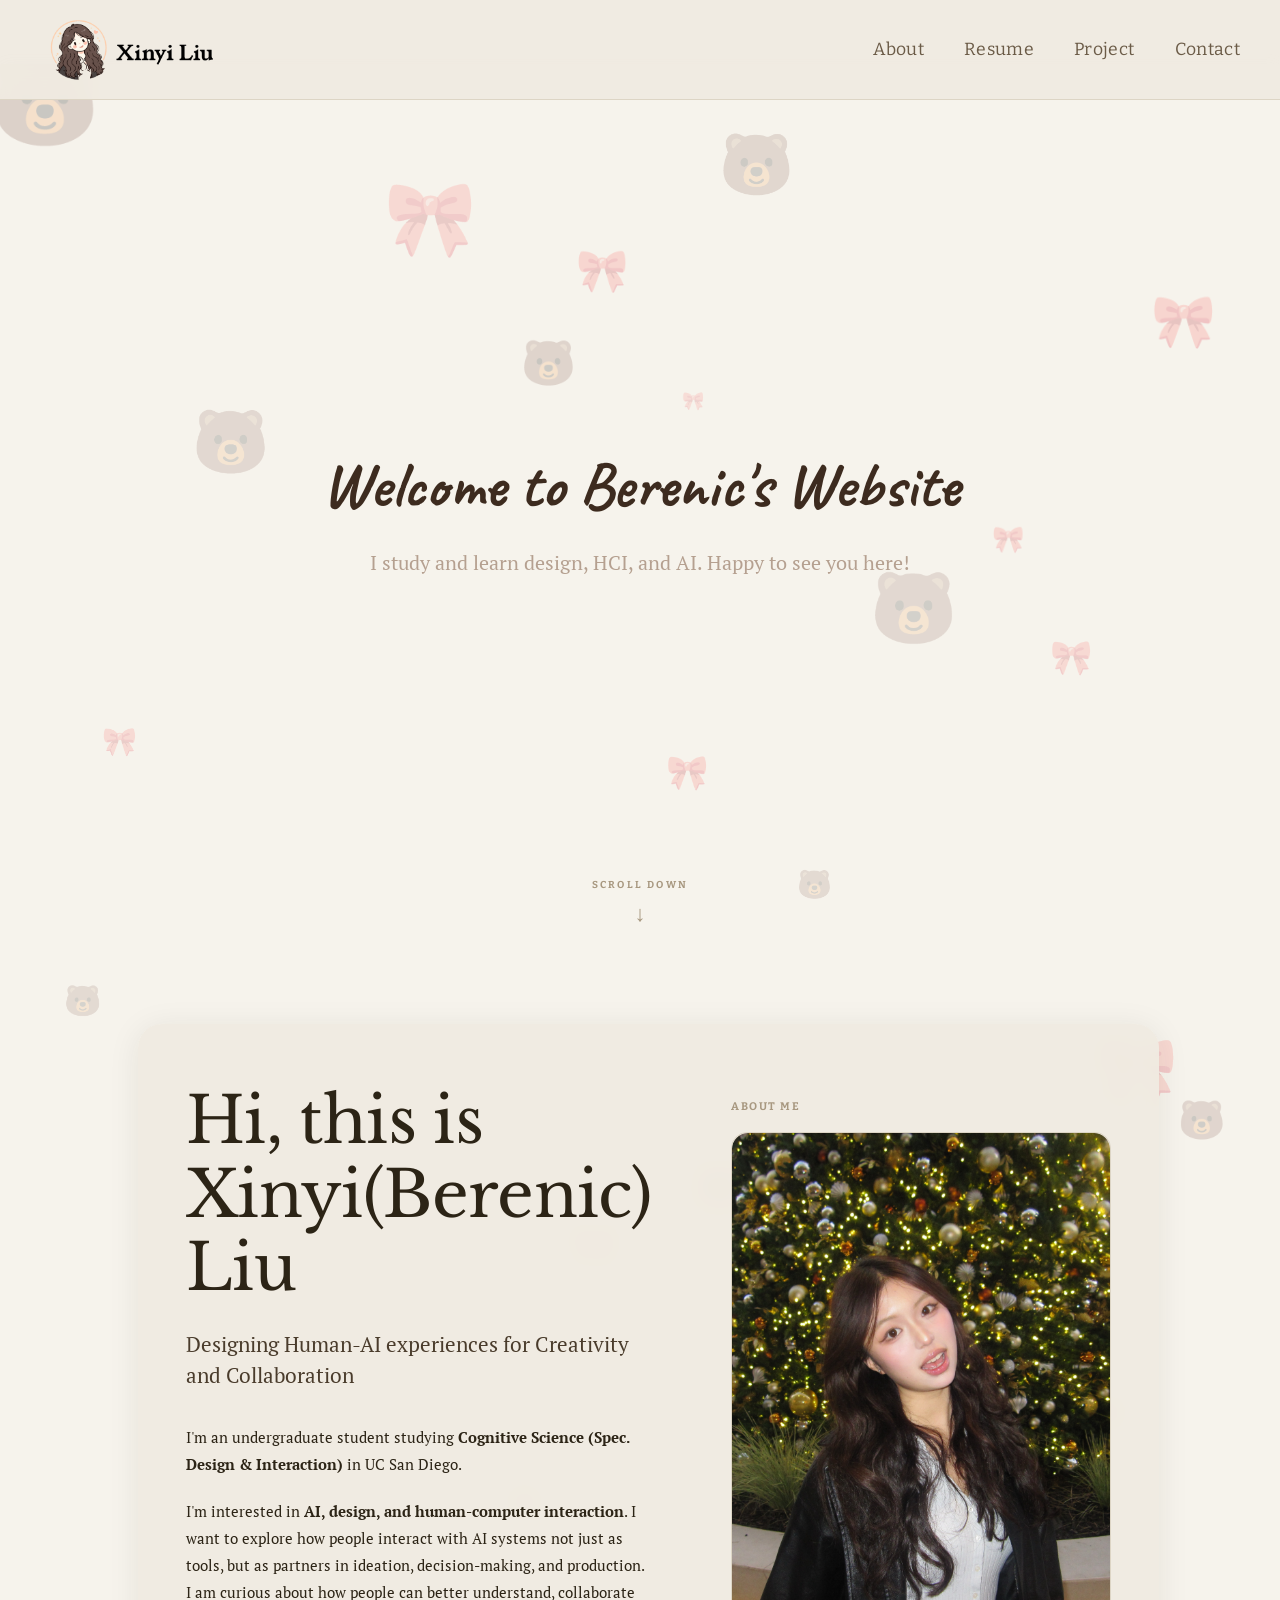
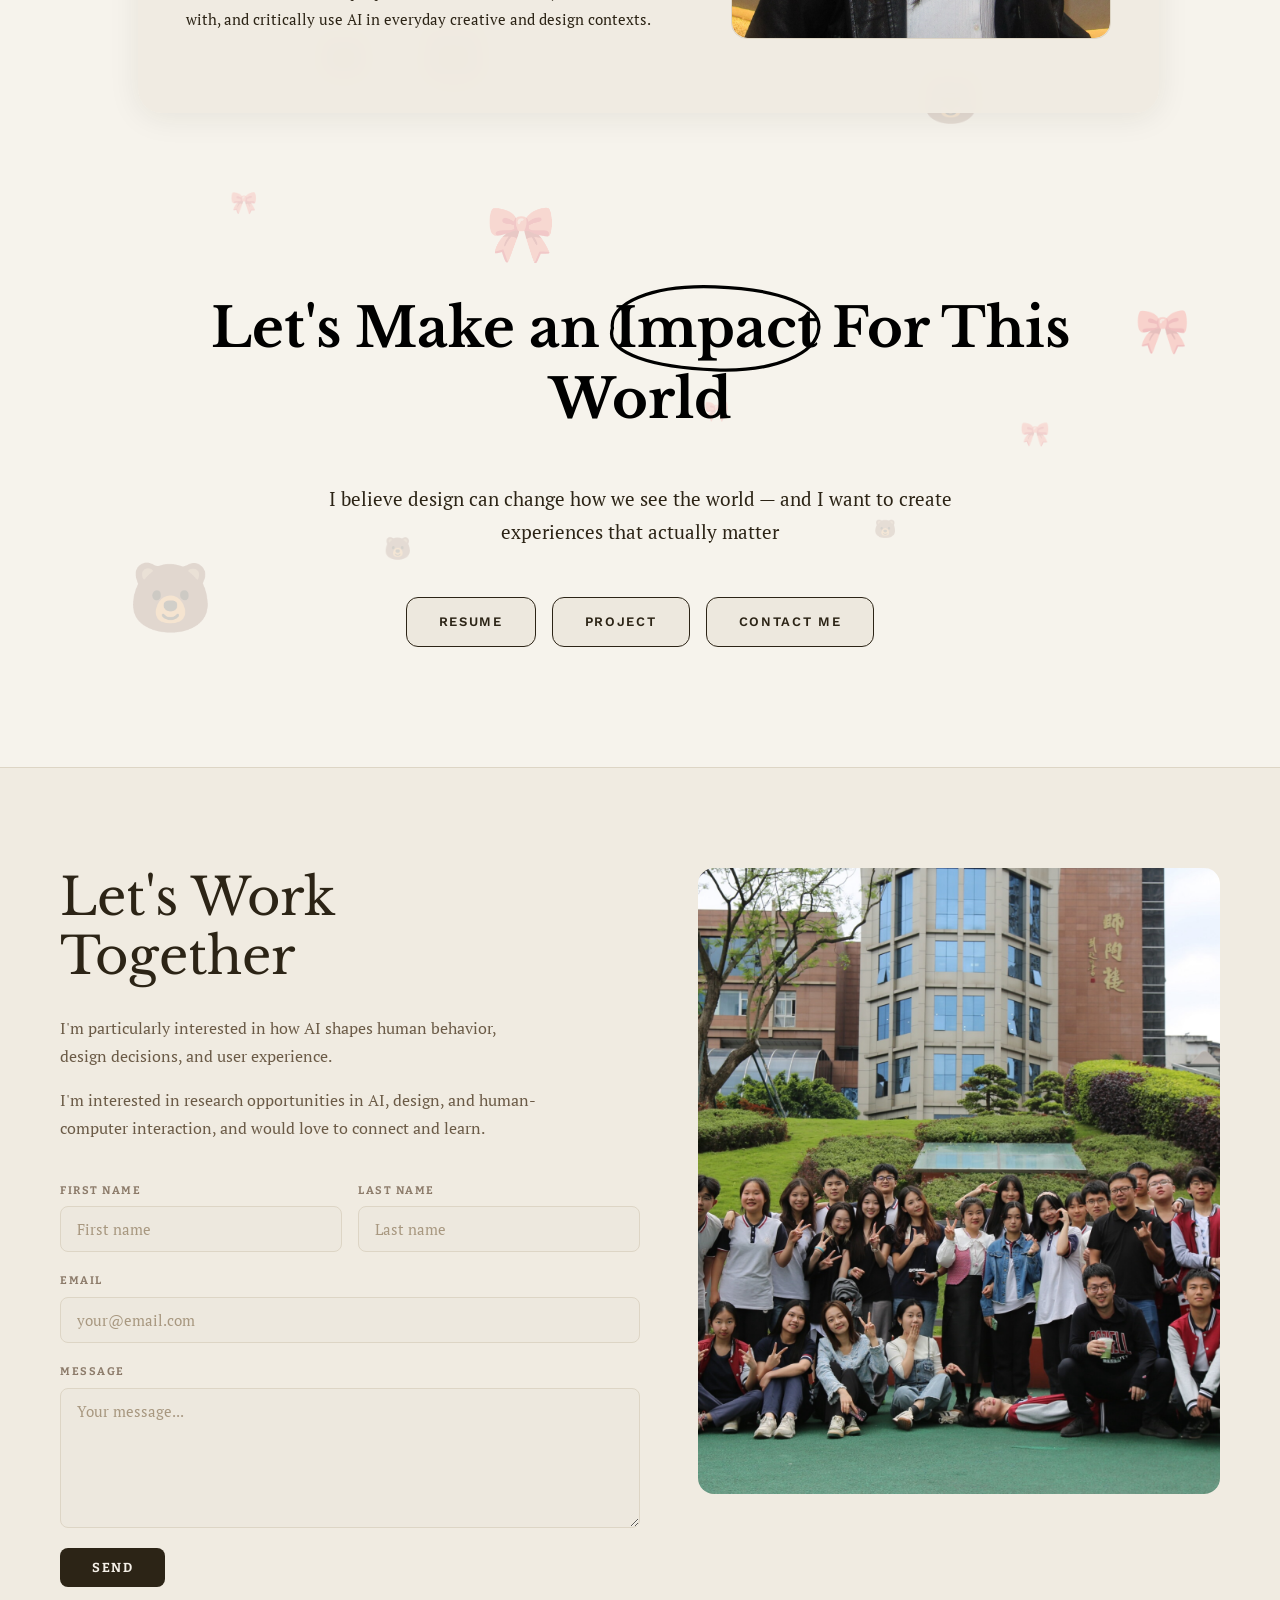
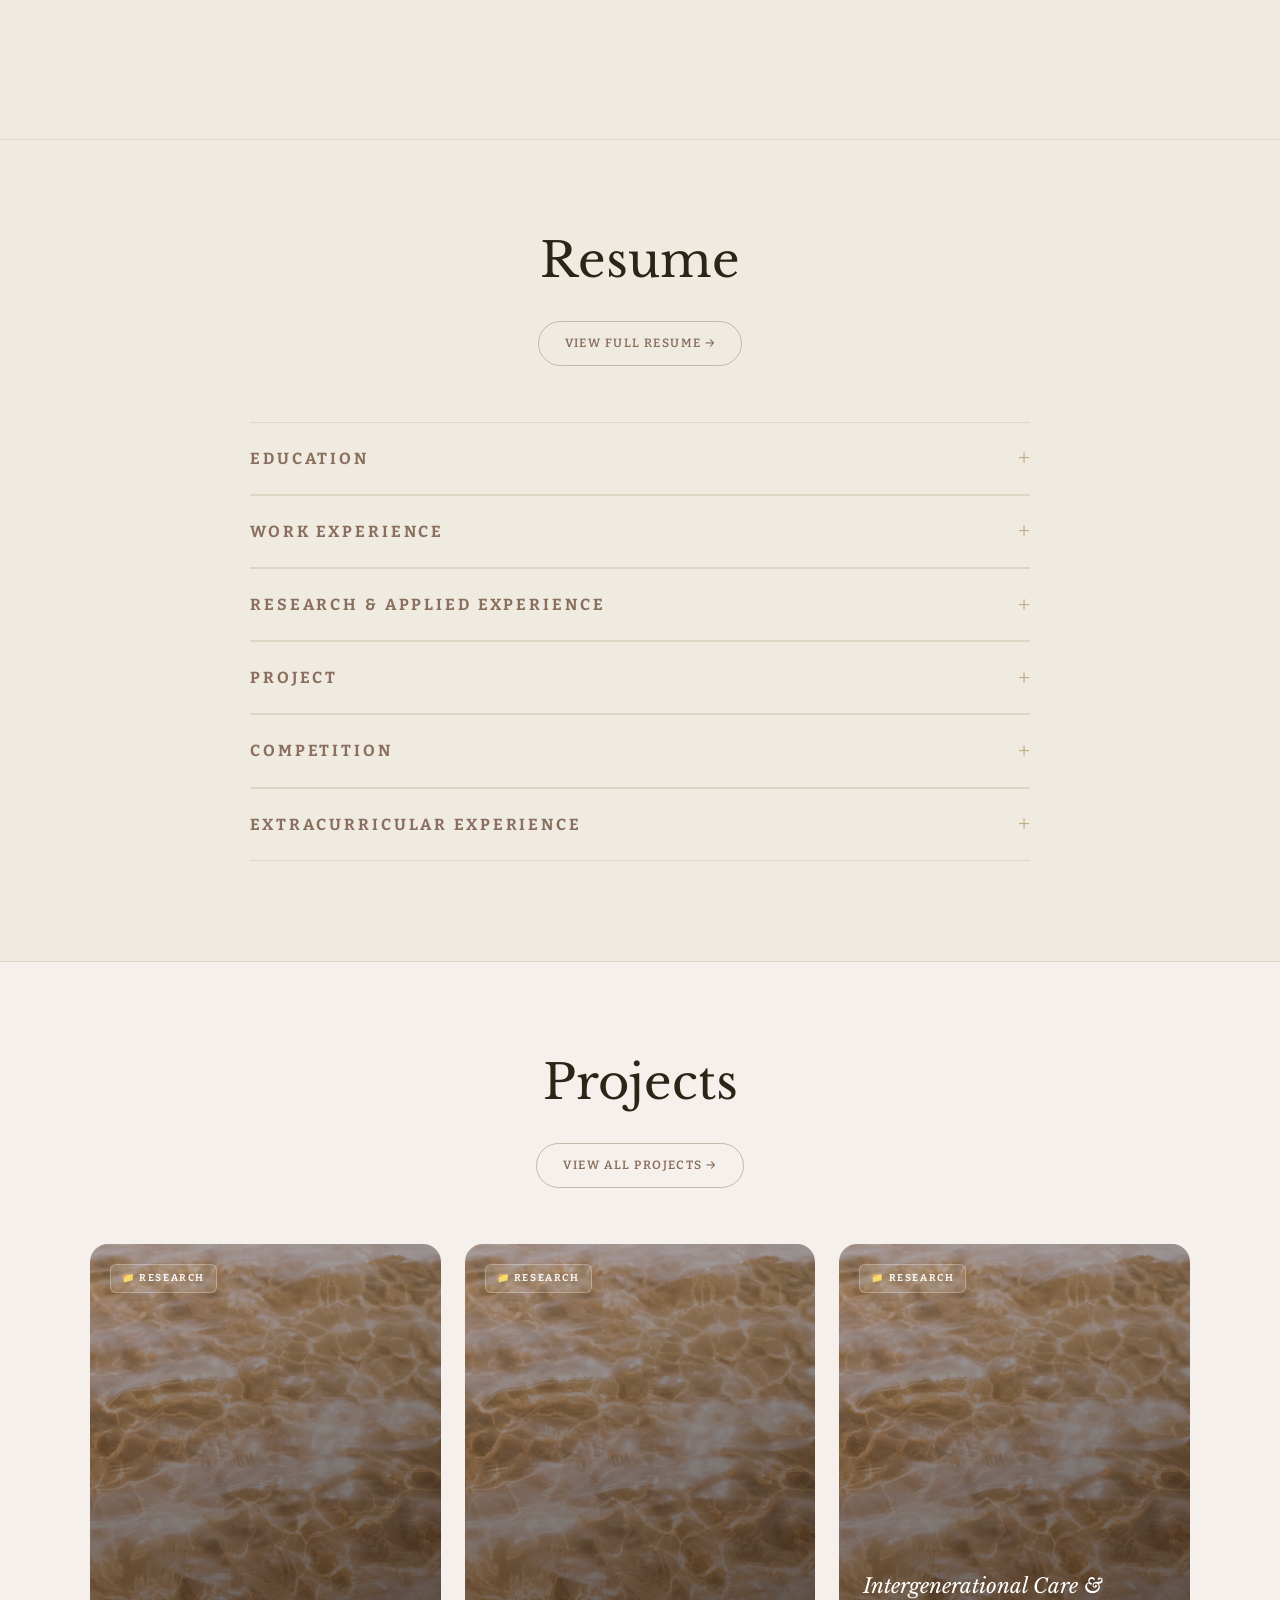
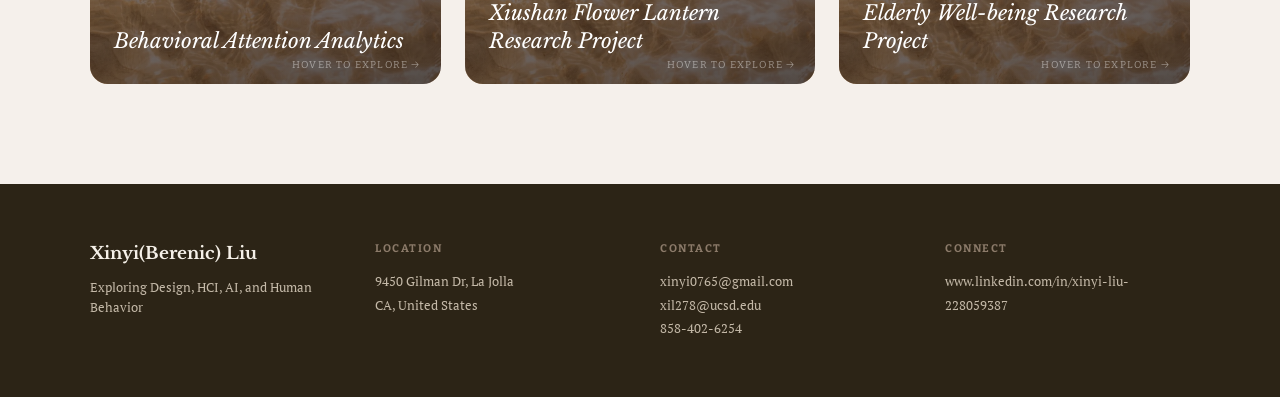
==== commit e6bfc35f: "Add contactSection, 35 floaty emojis, hover flee effect" ====
--- a/index.html
+++ b/index.html
@@ -94,6 +94,26 @@
     .floaty-13 { font-size: 48px;  opacity: 0.20; bottom: 40%; right: 28%;   animation: float1 10s  ease-in-out infinite 3s; }
     .floaty-14 { font-size: 22px;  opacity: 0.15; top: 75%;    left: 18%;    animation: float2 8s   ease-in-out infinite 6s; }
     .floaty-15 { font-size: 62px;  opacity: 0.17; top: 15%;    left: 15%;    animation: float3 12s  ease-in-out infinite 0.5s; }
+    .floaty-16 { font-size: 42px;  opacity: 0.19; top: 8%;     left: 45%;    animation: float2 11s  ease-in-out infinite 2s; }
+    .floaty-17 { font-size: 28px;  opacity: 0.16; top: 35%;    right: 35%;   animation: float1 9s   ease-in-out infinite 1s; }
+    .floaty-18 { font-size: 56px;  opacity: 0.18; bottom: 22%; left: 38%;    animation: float3 14s  ease-in-out infinite 3s; }
+    .floaty-19 { font-size: 36px;  opacity: 0.20; top: 48%;    right: 42%;   animation: float2 10s  ease-in-out infinite; }
+    .floaty-20 { font-size: 24px;  opacity: 0.15; top: 85%;    right: 18%;   animation: float1 8s   ease-in-out infinite 4s; }
+    .floaty-21 { font-size: 70px;  opacity: 0.17; top: 22%;    left: 68%;    animation: float3 13s  ease-in-out infinite 2s; }
+    .floaty-22 { font-size: 32px;  opacity: 0.19; bottom: 48%; right: 52%;   animation: float1 12s  ease-in-out infinite 1s; }
+    .floaty-23 { font-size: 46px;  opacity: 0.16; top: 70%;    left: 72%;    animation: float2 10s  ease-in-out infinite 5s; }
+    .floaty-24 { font-size: 20px;  opacity: 0.14; bottom: 15%; left: 55%;    animation: float3 7s   ease-in-out infinite 2s; }
+    .floaty-25 { font-size: 60px;  opacity: 0.18; top: 3%;     right: 38%;   animation: float1 15s  ease-in-out infinite 1s; }
+    .floaty-26 { font-size: 26px;  opacity: 0.16; top: 58%;    left: 85%;    animation: float2 9s   ease-in-out infinite 3s; }
+    .floaty-27 { font-size: 50px;  opacity: 0.20; bottom: 35%; left: 72%;    animation: float3 11s  ease-in-out infinite; }
+    .floaty-28 { font-size: 34px;  opacity: 0.17; top: 25%;    left: 82%;    animation: float1 13s  ease-in-out infinite 4s; }
+    .floaty-29 { font-size: 22px;  opacity: 0.15; top: 90%;    left: 30%;    animation: float2 8s   ease-in-out infinite 6s; }
+    .floaty-30 { font-size: 64px;  opacity: 0.18; bottom: 55%; right: 8%;    animation: float3 14s  ease-in-out infinite 2s; }
+    .floaty-31 { font-size: 38px;  opacity: 0.19; top: 45%;    left: 92%;    animation: float1 10s  ease-in-out infinite 1s; }
+    .floaty-32 { font-size: 28px;  opacity: 0.16; bottom: 70%; left: 8%;     animation: float2 12s  ease-in-out infinite 3s; }
+    .floaty-33 { font-size: 52px;  opacity: 0.17; top: 68%;    right: 62%;   animation: float3 9s   ease-in-out infinite 5s; }
+    .floaty-34 { font-size: 18px;  opacity: 0.14; bottom: 85%; right: 45%;   animation: float1 7s   ease-in-out infinite 2s; }
+    .floaty-35 { font-size: 44px;  opacity: 0.20; top: 12%;    right: 55%;   animation: float2 11s  ease-in-out infinite 4s; }
 
     /* Hero text */
     .hero-content {
@@ -162,13 +182,22 @@
       background: transparent;
       position: relative;
       z-index: 1;
+      padding: 60px 48px;
+    }
+
+    .about-inner {
       display: grid;
       grid-template-columns: 1fr 380px;
       gap: 80px;
       align-items: center;
       max-width: 1100px;
       margin: 0 auto;
-      padding: 100px 48px 80px;
+      padding: 60px 48px;
+      background: rgba(240, 235, 225, 0.96);
+      border-radius: 24px;
+      backdrop-filter: blur(8px);
+      -webkit-backdrop-filter: blur(8px);
+      box-shadow: 0 4px 32px rgba(44, 36, 22, 0.08);
     }
 
     .about-text h1 {
@@ -655,15 +684,146 @@
       padding: 4px 12px;
     }
 
+    /* ── Contact Section ── */
+    .contact-section {
+      background: #F0EBE1;
+      border-top: 1px solid #DDD5C5;
+    }
+
+    .contact-section .contact-page-grid {
+      width: 100%;
+      max-width: 1400px;
+      margin: 0 auto;
+      padding: 100px 60px 120px;
+      box-sizing: border-box;
+      display: grid;
+      grid-template-columns: 50% 45%;
+      gap: 5%;
+      align-items: start;
+    }
+
+    .contact-section .contact-page-left h1 {
+      font-family: 'Libre Baskerville', Georgia, serif;
+      font-size: 3.2rem;
+      font-weight: 400;
+      line-height: 1.15;
+      color: #2C2416;
+      margin-bottom: 28px;
+    }
+
+    .contact-section .intro-text {
+      font-family: 'PT Serif', Georgia, serif;
+      font-size: 1rem;
+      color: #6B5B47;
+      line-height: 1.75;
+      margin-bottom: 16px;
+      max-width: 480px;
+    }
+
+    .contact-section .contact-page-form {
+      margin-top: 40px;
+      display: flex;
+      flex-direction: column;
+      gap: 20px;
+    }
+
+    .contact-section .form-name-row {
+      display: grid;
+      grid-template-columns: 1fr 1fr;
+      gap: 16px;
+    }
+
+    .contact-section .form-group {
+      display: flex;
+      flex-direction: column;
+      gap: 6px;
+    }
+
+    .contact-section label {
+      font-family: 'Bitter', Georgia, serif;
+      font-size: 11px;
+      font-weight: 700;
+      letter-spacing: 0.14em;
+      text-transform: uppercase;
+      color: #8C7B6A;
+    }
+
+    .contact-section input,
+    .contact-section textarea {
+      font-family: 'PT Serif', Georgia, serif;
+      font-size: 15px;
+      color: #2C2416;
+      background: #EDE8DE;
+      border: 1px solid #DDD5C5;
+      border-radius: 8px;
+      padding: 12px 16px;
+      width: 100%;
+      box-sizing: border-box;
+      transition: border-color 0.2s, background 0.2s;
+      outline: none;
+    }
+
+    .contact-section input::placeholder,
+    .contact-section textarea::placeholder {
+      color: #A89880;
+    }
+
+    .contact-section input:focus,
+    .contact-section textarea:focus {
+      border-color: #2C2416;
+      background: #F0EBE1;
+    }
+
+    .contact-section textarea {
+      min-height: 140px;
+      resize: vertical;
+    }
+
+    .contact-section .send-btn {
+      font-family: 'Bitter', Georgia, serif;
+      align-self: flex-start;
+      padding: 12px 32px;
+      background: #2C2416;
+      color: #F5F0E8;
+      border: none;
+      border-radius: 8px;
+      font-size: 13px;
+      font-weight: 700;
+      letter-spacing: 0.12em;
+      text-transform: uppercase;
+      cursor: pointer;
+      transition: background 0.2s;
+    }
+
+    .contact-section .send-btn:hover {
+      background: #4A3C2C;
+    }
+
+    .contact-section .contact-page-right {
+      position: sticky;
+      top: 108px;
+    }
+
+    .contact-section .contact-page-right img {
+      width: 100%;
+      aspect-ratio: 5 / 6;
+      object-fit: cover;
+      border-radius: 16px;
+      display: block;
+    }
+
     /* Responsive */
     @media (max-width: 900px) {
       .hero-statement {
         padding: 80px 24px;
       }
       .about-hero {
+        padding: 24px;
+      }
+      .about-inner {
         grid-template-columns: 1fr;
-        padding: 60px 24px 40px;
-        gap: 48px;
+        padding: 40px 24px;
+        gap: 40px;
       }
       .photo-card {
         max-width: 320px;
@@ -679,6 +839,21 @@
       .project-section .card-wrapper {
         height: 400px;
       }
+      .contact-section .contact-page-grid {
+        grid-template-columns: 1fr;
+        gap: 48px;
+        padding: 60px 24px 80px;
+      }
+      .contact-section .contact-page-right {
+        position: static;
+        order: -1;
+      }
+      .contact-section .contact-page-right img {
+        aspect-ratio: 4 / 3;
+      }
+      .contact-section .contact-page-left h1 {
+        font-size: 2.2rem;
+      }
     }
 
     @media (min-width: 601px) and (max-width: 900px) {
@@ -711,7 +886,7 @@
       <li><a href="#aboutSection">About</a></li>
       <li><a href="#resumeSection">Resume</a></li>
       <li><a href="#projectSection">Project</a></li>
-      <li><a href="contact.html">Contact</a></li>
+      <li><a href="#contactSection">Contact</a></li>
     </ul>
     <button class="nav-toggle" id="navToggle" aria-label="Toggle menu">Menu</button>
   </nav>
@@ -734,6 +909,26 @@
       <span class="floaty floaty-13">🐻</span>
       <span class="floaty floaty-14">🎀</span>
       <span class="floaty floaty-15">🐻</span>
+      <span class="floaty floaty-16">🎀</span>
+      <span class="floaty floaty-17">🐻</span>
+      <span class="floaty floaty-18">🎀</span>
+      <span class="floaty floaty-19">🐻</span>
+      <span class="floaty floaty-20">🎀</span>
+      <span class="floaty floaty-21">🐻</span>
+      <span class="floaty floaty-22">🎀</span>
+      <span class="floaty floaty-23">🐻</span>
+      <span class="floaty floaty-24">🎀</span>
+      <span class="floaty floaty-25">🐻</span>
+      <span class="floaty floaty-26">🎀</span>
+      <span class="floaty floaty-27">🐻</span>
+      <span class="floaty floaty-28">🎀</span>
+      <span class="floaty floaty-29">🐻</span>
+      <span class="floaty floaty-30">🎀</span>
+      <span class="floaty floaty-31">🐻</span>
+      <span class="floaty floaty-32">🎀</span>
+      <span class="floaty floaty-33">🐻</span>
+      <span class="floaty floaty-34">🎀</span>
+      <span class="floaty floaty-35">🐻</span>
 
     <!-- First screen: Hero -->
     <section class="hero-section">
@@ -750,6 +945,7 @@
 
     <!-- About content -->
     <section class="about-hero reveal" id="aboutSection">
+      <div class="about-inner">
       <div class="about-text">
         <h1>Hi, this is Xinyi(Berenic) Liu</h1>
         <p class="tagline">Designing Human-AI experiences for Creativity and Collaboration</p>
@@ -767,6 +963,7 @@
           <img src="About me.JPG" alt="Xinyi Liu" />
         </div>
       </div>
+      </div><!-- end .about-inner -->
     </section>
 
     <section class="hero-statement reveal" id="heroStatement">
@@ -784,10 +981,46 @@
       <div class="about-nav-buttons">
         <a href="#resumeSection" class="about-nav-btn">Resume</a>
         <a href="#projectSection" class="about-nav-btn">Project</a>
-        <a href="contact.html" class="about-nav-btn">Contact Me</a>
+        <a href="#contactSection" class="about-nav-btn">Contact Me</a>
       </div>
     </section>
     </div><!-- end .unified-bg -->
+
+    <!-- Contact Section -->
+    <section class="contact-section reveal" id="contactSection">
+      <div class="contact-page-grid">
+        <div class="contact-page-left">
+          <h1>Let's Work<br/>Together</h1>
+          <p class="intro-text">I'm particularly interested in how AI shapes human behavior, design decisions, and user experience.</p>
+          <p class="intro-text">I'm interested in research opportunities in AI, design, and human-computer interaction, and would love to connect and learn.</p>
+          <form id="contact-form" class="contact-page-form" action="https://formspree.io/f/mrerlqrr" method="POST">
+            <div class="form-name-row">
+              <div class="form-group">
+                <label for="first-name">First Name</label>
+                <input type="text" id="first-name" name="first_name" required placeholder="First name" />
+              </div>
+              <div class="form-group">
+                <label for="last-name">Last Name</label>
+                <input type="text" id="last-name" name="last_name" required placeholder="Last name" />
+              </div>
+            </div>
+            <div class="form-group">
+              <label for="email">Email</label>
+              <input type="email" id="email" name="email" required placeholder="your@email.com" />
+            </div>
+            <div class="form-group">
+              <label for="message">Message</label>
+              <textarea id="message" name="message" required placeholder="Your message..."></textarea>
+            </div>
+            <button type="submit" class="send-btn">Send</button>
+            <p id="form-status" style="margin-top:12px; font-family:'PT Serif', Georgia, serif; color:#6B5B47;"></p>
+          </form>
+        </div>
+        <div class="contact-page-right">
+          <img src="Contact.JPG" alt="Xinyi Liu" />
+        </div>
+      </div>
+    </section>
 
     <section class="resume-section reveal" id="resumeSection">
       <div class="resume-section-header">
@@ -1215,6 +1448,55 @@
 
     document.querySelectorAll('.reveal').forEach(el => revealObserver.observe(el));
 
+    // Floaty emoji hover flee effect
+    document.querySelectorAll('.floaty').forEach(el => {
+      el.addEventListener('mouseenter', function () {
+        const angle = Math.random() * Math.PI * 2;
+        const dist = 180 + Math.random() * 120;
+        const dx = Math.cos(angle) * dist;
+        const dy = Math.sin(angle) * dist;
+        this.style.transition = 'transform 0.25s ease-out, opacity 0.25s ease-out';
+        this.style.animationPlayState = 'paused';
+        this.style.transform = `translate(${dx}px, ${dy}px) scale(0.2)`;
+        this.style.opacity = '0';
+      });
+      el.addEventListener('mouseleave', function () {
+        this.style.transition = 'transform 1.2s ease-in-out, opacity 0.9s ease-in';
+        this.style.transform = '';
+        this.style.opacity = '';
+        const el = this;
+        setTimeout(() => {
+          el.style.transition = '';
+          el.style.animationPlayState = '';
+        }, 1200);
+      });
+    });
+
+    // Contact form submission
+    const contactForm = document.getElementById('contact-form');
+    const formStatus = document.getElementById('form-status');
+    if (contactForm) {
+      contactForm.addEventListener('submit', async function (e) {
+        e.preventDefault();
+        const data = new FormData(contactForm);
+        try {
+          const response = await fetch(contactForm.action, {
+            method: contactForm.method,
+            body: data,
+            headers: { Accept: 'application/json' }
+          });
+          if (response.ok) {
+            formStatus.textContent = 'Message sent successfully!';
+            contactForm.reset();
+          } else {
+            formStatus.textContent = 'Something went wrong. Please try again.';
+          }
+        } catch {
+          formStatus.textContent = 'Network error. Please try again later.';
+        }
+      });
+    }
+
     // Accordion exclusive-open for resumeSection
     const resumeAccordions = document.querySelectorAll('#resumeSection .accordion-section');
     resumeAccordions.forEach(details => {
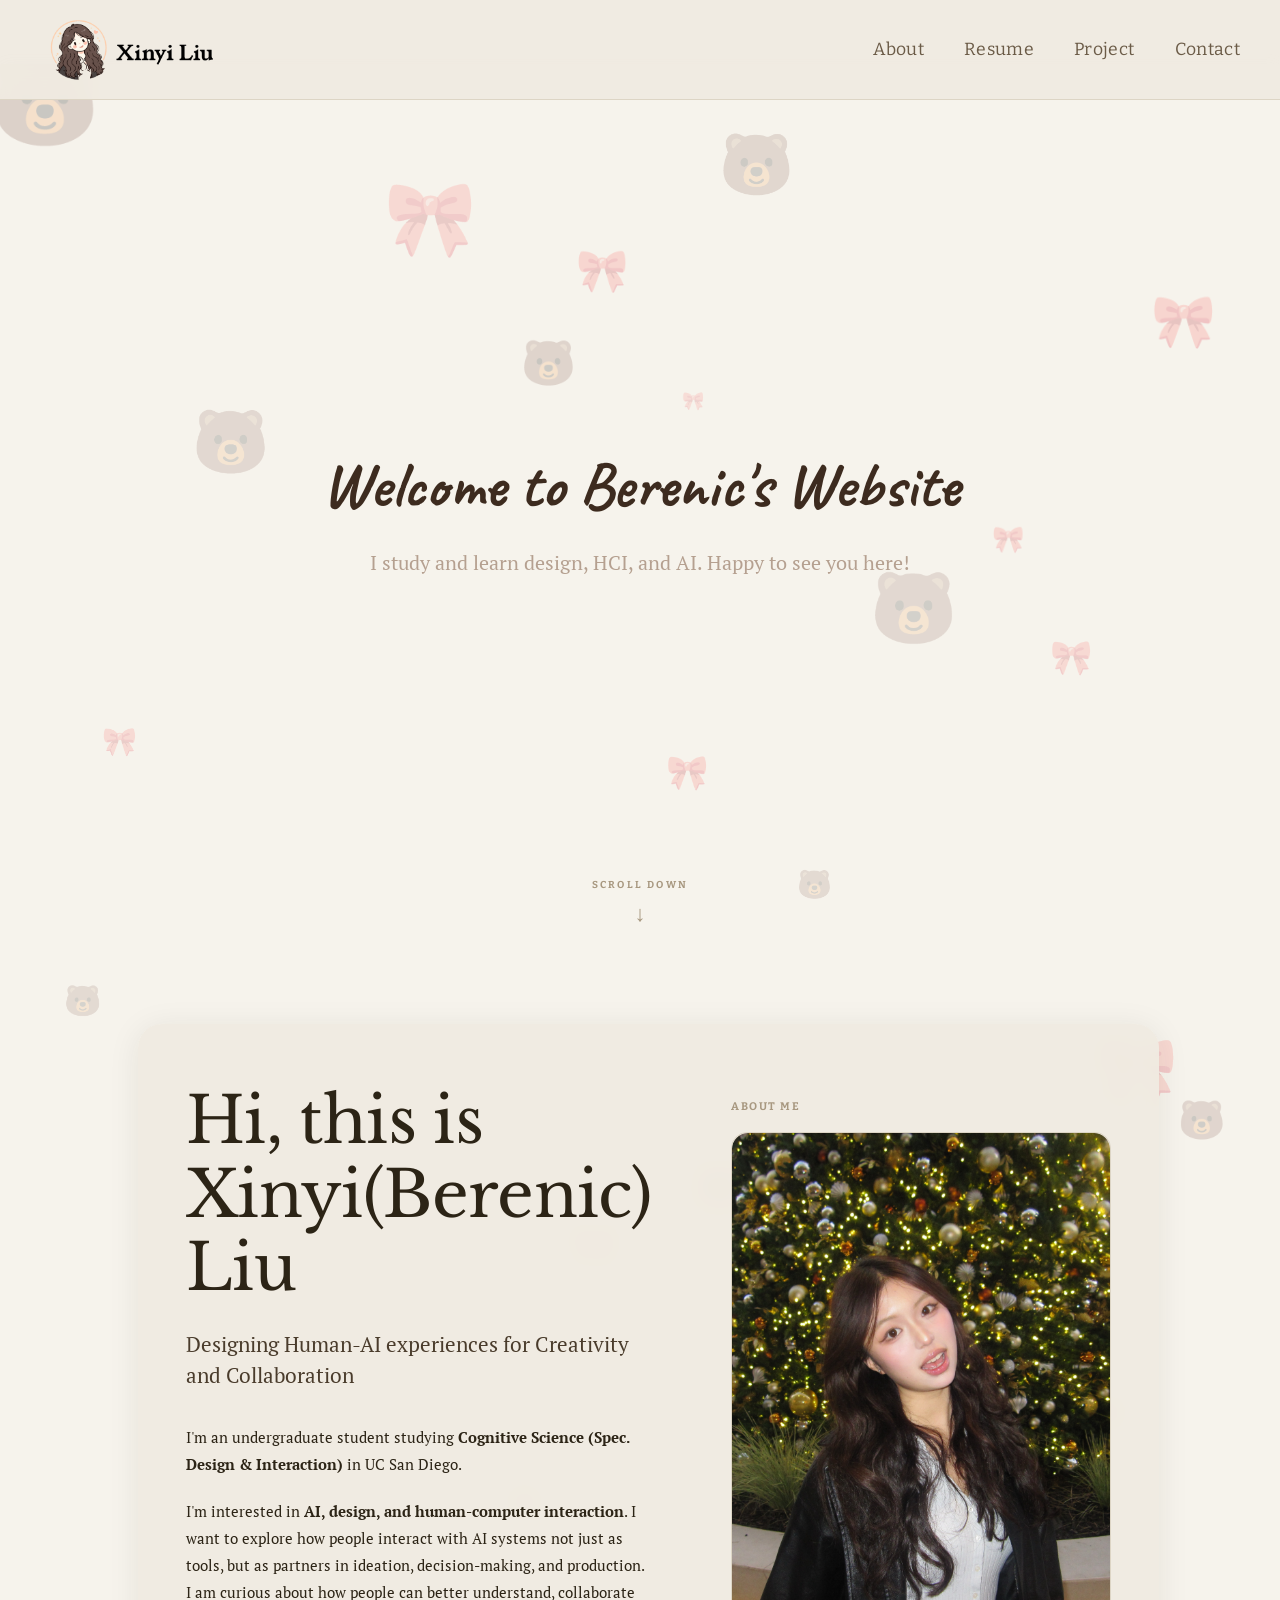
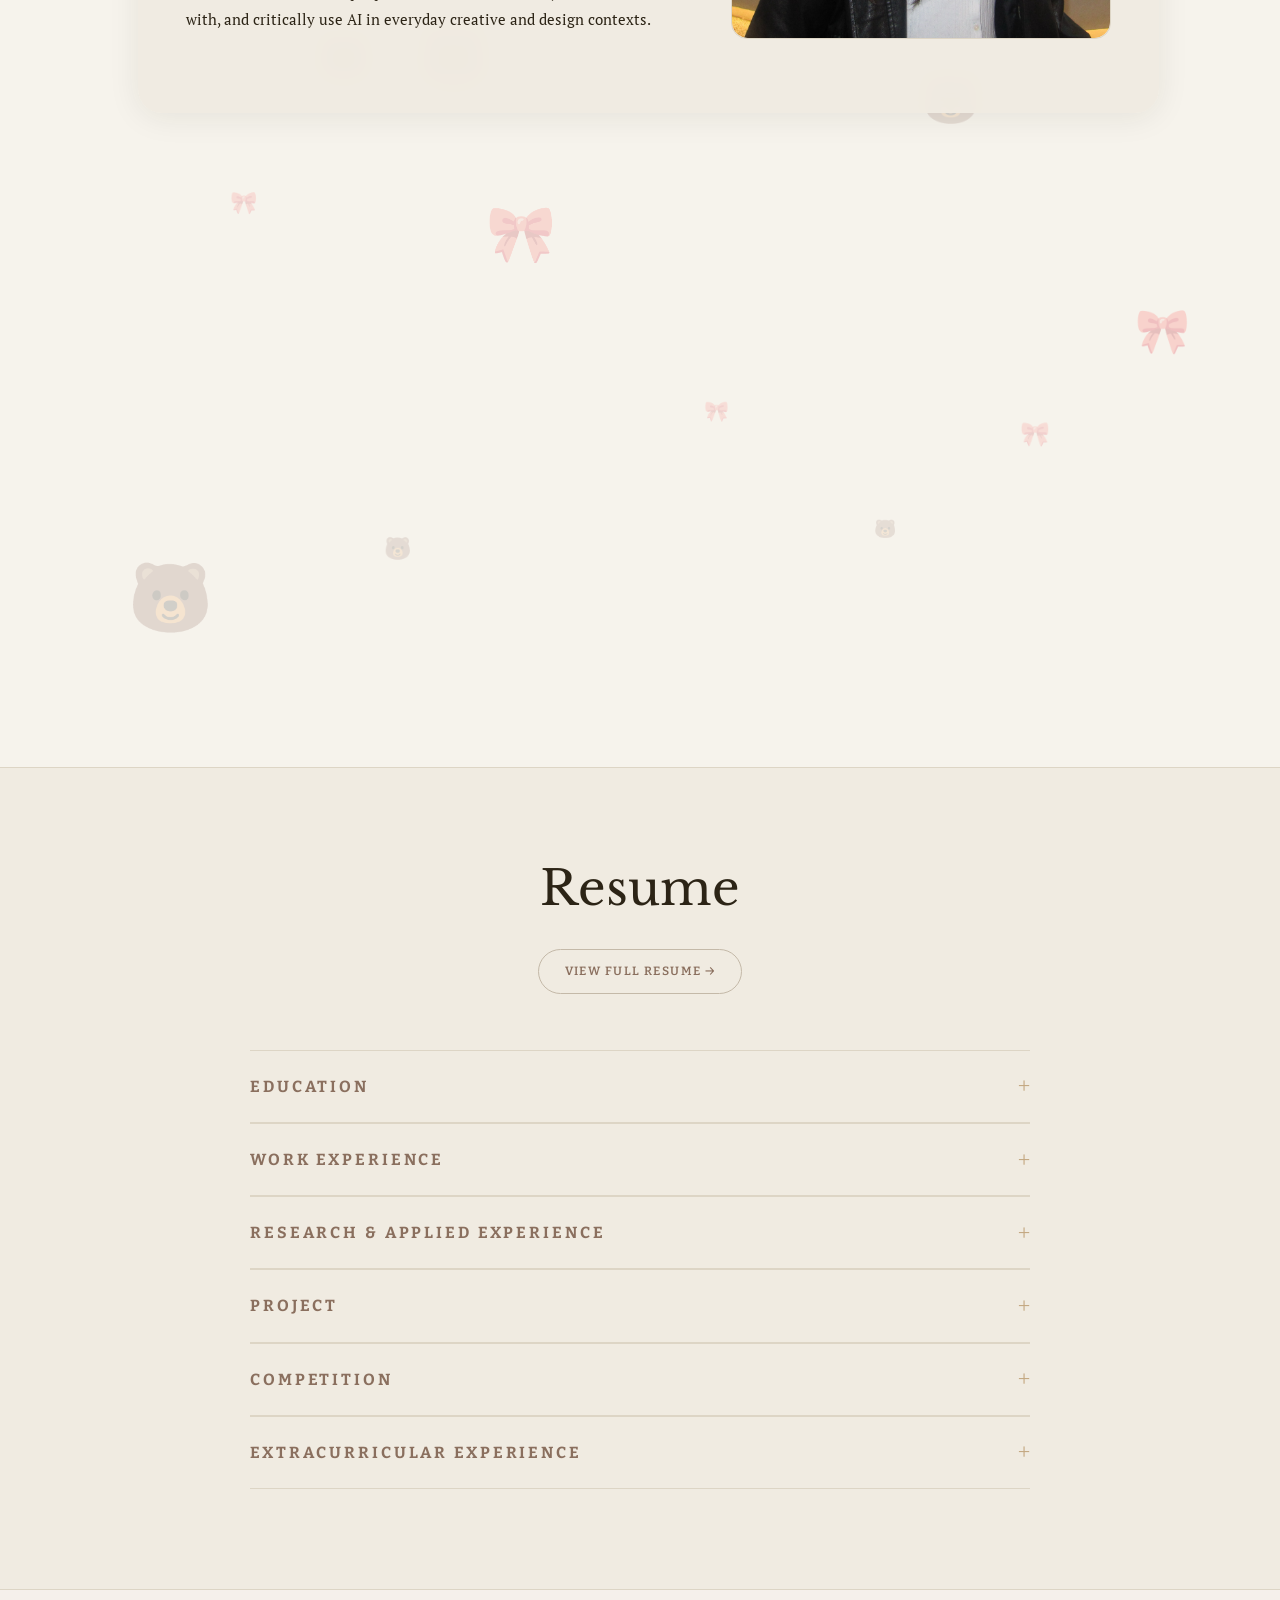
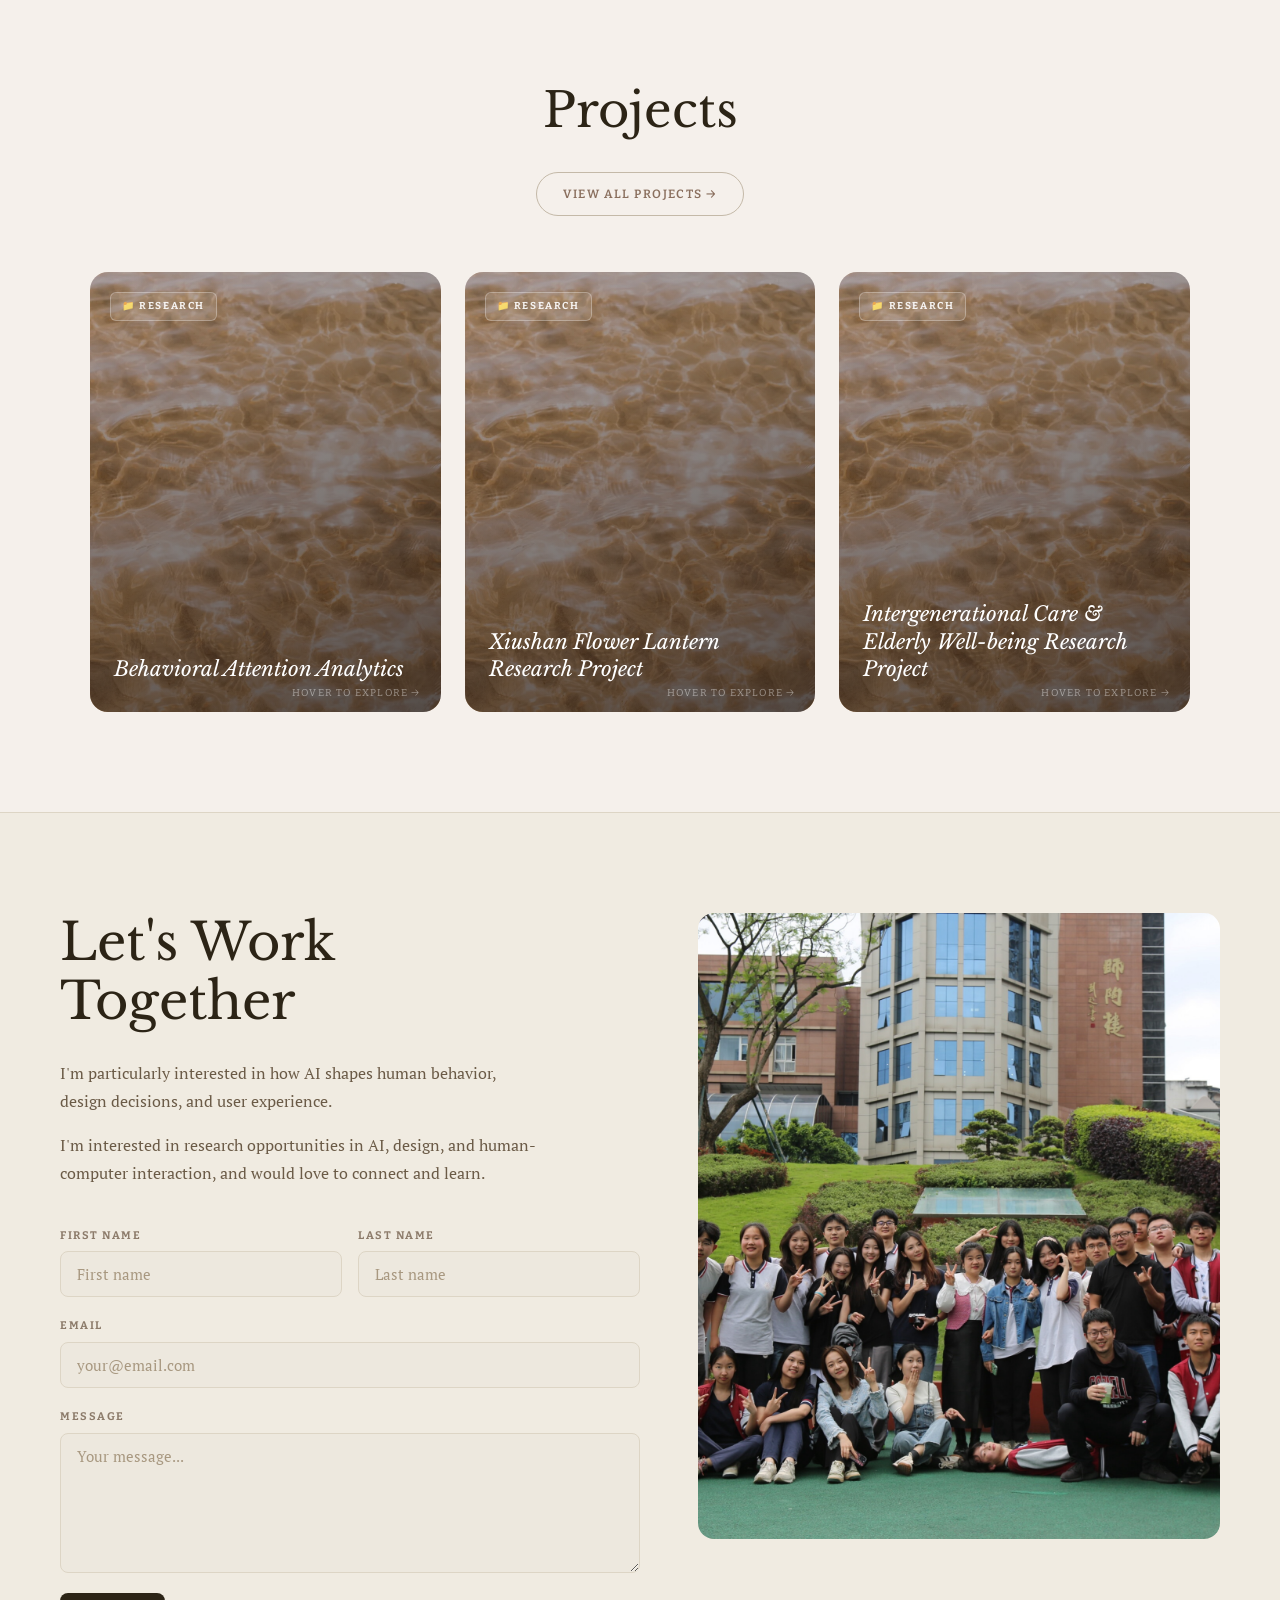
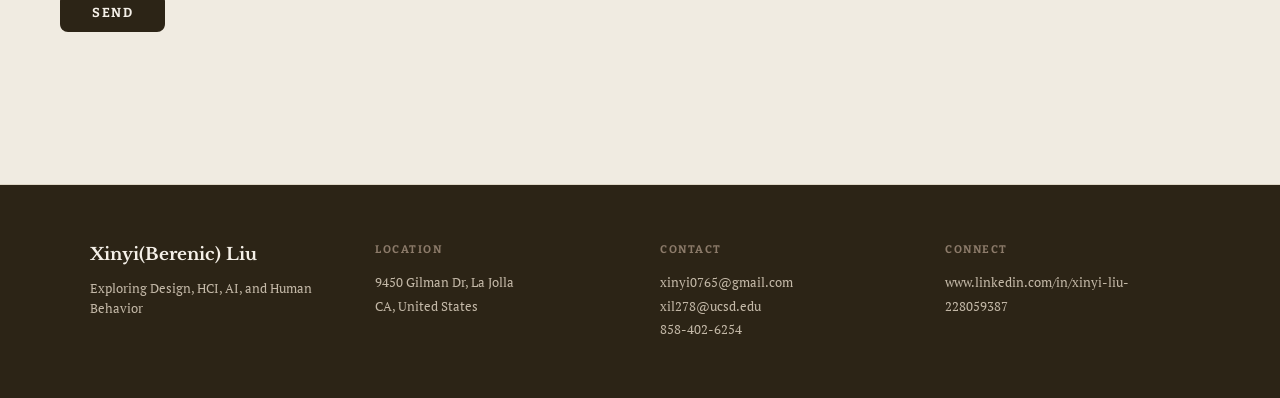
==== commit b2b07e24: "Move contactSection below projectSection, match background to resume" ====
--- a/index.html
+++ b/index.html
@@ -688,6 +688,7 @@
     .contact-section {
       background: #F0EBE1;
       border-top: 1px solid #DDD5C5;
+      border-bottom: 1px solid #DDD5C5;
     }
 
     .contact-section .contact-page-grid {
@@ -986,6 +987,382 @@
     </section>
     </div><!-- end .unified-bg -->
 
+    <section class="resume-section reveal" id="resumeSection">
+      <div class="resume-section-header">
+        <h2>Resume</h2>
+        <a href="https://drive.google.com/file/d/1uK5LlY_avVFPq638ulOS8lUYrYStQS-4/view" target="_blank" rel="noopener" class="resume-full-link">View Full Resume →</a>
+      </div>
+
+      <div class="resume-accordion-wrap">
+
+        <details class="accordion-section">
+          <summary>
+            <span class="accordion-title">Education</span>
+            <span class="accordion-toggle">+</span>
+          </summary>
+          <div class="accordion-body">
+            <div class="resume-item">
+              <div class="resume-item-left">
+                <h3>University of California, San Diego</h3>
+                <p class="org">Cognitive Science (Design &amp; Interaction) B.S.</p>
+                <ul class="resume-bullets">
+                  <li>Minor: Technology, Innovation, Supply Chain</li>
+                </ul>
+                <p class="location">La Jolla, CA</p>
+              </div>
+              <div class="resume-item-right">
+                <span class="date">Sep 2024 — Present</span>
+              </div>
+            </div>
+          </div>
+        </details>
+
+        <details class="accordion-section">
+          <summary>
+            <span class="accordion-title">Work Experience</span>
+            <span class="accordion-toggle">+</span>
+          </summary>
+          <div class="accordion-body">
+            <div class="resume-item">
+              <div class="resume-item-left">
+                <h3>Pedagogy and Learning Apprentice</h3>
+                <p class="org">UCSD Cognitive Science Department</p>
+                <p class="location">La Jolla, CA</p>
+                <ul class="resume-bullets">
+                  <li>Instructional assistant in COGS 101B with Prof. Allen</li>
+                  <li>Supporting course instruction and student learning in cognitive science by organizing activities</li>
+                  <li>Leading discussion sections strengthening communication of complex concepts</li>
+                </ul>
+              </div>
+              <div class="resume-item-right">
+                <span class="date">Apr 2026 — Present</span>
+              </div>
+            </div>
+            <div class="resume-item">
+              <div class="resume-item-left">
+                <h3>UI/UX Designer Intern</h3>
+                <p class="org">Maroon Group Inc.</p>
+                <p class="location">Remote</p>
+                <ul class="resume-bullets">
+                  <li>Contributing to design exploration and product thinking in early-stage setting</li>
+                  <li>Assisting with user flows, interface ideation, and design iterations</li>
+                </ul>
+              </div>
+              <div class="resume-item-right">
+                <span class="date">Apr 2026 — Present</span>
+              </div>
+            </div>
+            <div class="resume-item">
+              <div class="resume-item-left">
+                <h3>UX Research Intern</h3>
+                <p class="org">Owaves</p>
+                <p class="location">Remote</p>
+                <ul class="resume-bullets">
+                  <li>Created user flows, wireframes, and prototypes in Figma</li>
+                  <li>Conducted 7 interviews with international students and synthesized findings</li>
+                  <li>Evaluated cross-cultural user interpretation patterns</li>
+                </ul>
+              </div>
+              <div class="resume-item-right">
+                <span class="date">Jan 2026 — Apr 2026</span>
+              </div>
+            </div>
+            <div class="resume-item">
+              <div class="resume-item-left">
+                <h3>Industry Analyst Intern</h3>
+                <p class="org">China Grand Prosperity Investment</p>
+                <p class="location">Chongqing, China</p>
+                <ul class="resume-bullets">
+                  <li>Researched AI, IT, and new energy sectors</li>
+                  <li>Evaluated company business models and financial performance</li>
+                  <li>Supported cross-border M&amp;A project assessment</li>
+                </ul>
+              </div>
+              <div class="resume-item-right">
+                <span class="date">Aug 2025 — Sep 2025</span>
+              </div>
+            </div>
+          </div>
+        </details>
+
+        <details class="accordion-section">
+          <summary>
+            <span class="accordion-title">Research &amp; Applied Experience</span>
+            <span class="accordion-toggle">+</span>
+          </summary>
+          <div class="accordion-body">
+            <div class="resume-item">
+              <div class="resume-item-left">
+                <h3>Leader in Startup Client Development Team</h3>
+                <p class="org">Autism Innovation Lab</p>
+                <p class="location">Remote</p>
+                <ul class="resume-bullets">
+                  <li>Provided consulting on product positioning and go-to-market strategy</li>
+                  <li>Conducted competitive analysis for autism education startup</li>
+                </ul>
+              </div>
+              <div class="resume-item-right">
+                <span class="date">Aug 2025 — Present</span>
+              </div>
+            </div>
+            <div class="resume-item">
+              <div class="resume-item-left">
+                <h3>Research Assistant &amp; Volunteer</h3>
+                <p class="org">Southwest University</p>
+                <p class="location">Chongqing, China</p>
+                <ul class="resume-bullets">
+                  <li>Participated in a large-scale observational study on cognitive development</li>
+                  <li>Analyzed brain activity data using neuroimaging tools with 200+ participants</li>
+                </ul>
+              </div>
+              <div class="resume-item-right">
+                <span class="date">Jun 2025 — Aug 2025</span>
+              </div>
+            </div>
+          </div>
+        </details>
+
+        <details class="accordion-section">
+          <summary>
+            <span class="accordion-title">Project</span>
+            <span class="accordion-toggle">+</span>
+          </summary>
+          <div class="accordion-body">
+            <div class="resume-item">
+              <div class="resume-item-left">
+                <h3>Behavioral Attention Analytics</h3>
+                <p class="org">UCSD Cognitive Science Student Association</p>
+                <ul class="resume-bullets">
+                  <li>Explores how cognitive load and attentional residue impact focus and productivity</li>
+                  <li>Designing system tracking user behavior with interventions</li>
+                </ul>
+              </div>
+              <div class="resume-item-right">
+                <span class="date">Apr 2026 — Present</span>
+              </div>
+            </div>
+            <div class="resume-item">
+              <div class="resume-item-left">
+                <h3>Xiushan Huadeng Research Project</h3>
+                <p class="org">China Thinks Big</p>
+                <ul class="resume-bullets">
+                  <li>Revitalizing the Forgotten Intangible Cultural Heritage</li>
+                  <li>Led team conducting interviews and surveys (1000+ responses)</li>
+                  <li>Authored and revised a 20,000-word research paper</li>
+                  <li>Developed promotional video, cultural products, and AR interactive experience</li>
+                </ul>
+              </div>
+              <div class="resume-item-right">
+                <span class="date">Oct 2023 — Apr 2024</span>
+              </div>
+            </div>
+            <div class="resume-item">
+              <div class="resume-item-left">
+                <h3>Intergenerational Care &amp; Elderly Well-being Research Project</h3>
+                <p class="org">China Thinks Big</p>
+                <ul class="resume-bullets">
+                  <li>Skip-generation child-rearing impact on elderly health in urban China</li>
+                  <li>Mixed-methods research with literature review and street interviews</li>
+                  <li>Designed intervention system including content platform and mini program</li>
+                </ul>
+              </div>
+              <div class="resume-item-right">
+                <span class="date">Oct 2022 — Apr 2023</span>
+              </div>
+            </div>
+          </div>
+        </details>
+
+        <details class="accordion-section">
+          <summary>
+            <span class="accordion-title">Competition</span>
+            <span class="accordion-toggle">+</span>
+          </summary>
+          <div class="accordion-body">
+            <div class="resume-item">
+              <div class="resume-item-left">
+                <h3>ESG Innovation Challenge</h3>
+                <p class="org">EY &amp; GaoDun</p>
+                <ul class="resume-bullets">
+                  <li>Worked on ESG strategy in the food industry</li>
+                  <li>Recognition: Top 10 International Division</li>
+                </ul>
+              </div>
+              <div class="resume-item-right">
+                <span class="date">Mar 2025 — May 2025</span>
+              </div>
+            </div>
+            <div class="resume-item">
+              <div class="resume-item-left">
+                <h3>ESG Case Study Competition</h3>
+                <p class="org">KPMG</p>
+                <ul class="resume-bullets">
+                  <li>Analyzed new energy sector development and supply chains</li>
+                  <li>Award: Global Top 100</li>
+                </ul>
+              </div>
+              <div class="resume-item-right">
+                <span class="date">Sep 2024 — Oct 2024</span>
+              </div>
+            </div>
+            <div class="resume-item">
+              <div class="resume-item-left">
+                <h3>China Thinks Big 2023–2024</h3>
+                <p class="org">National Competition</p>
+                <ul class="resume-bullets">
+                  <li>Top 5% Paper, National Gold Prize, and Harvard Global Finals Finalist</li>
+                </ul>
+              </div>
+              <div class="resume-item-right">
+                <span class="date">Oct 2023 — Apr 2024</span>
+              </div>
+            </div>
+            <div class="resume-item">
+              <div class="resume-item-left">
+                <h3>China Thinks Big 2022–2023</h3>
+                <p class="org">National Competition</p>
+                <ul class="resume-bullets">
+                  <li>72-hour research project delivery</li>
+                  <li>Awards: Third Place Team Showcase, Top 5% Paper, Popularity Award</li>
+                </ul>
+              </div>
+              <div class="resume-item-right">
+                <span class="date">Oct 2022 — Apr 2023</span>
+              </div>
+            </div>
+          </div>
+        </details>
+
+        <details class="accordion-section">
+          <summary>
+            <span class="accordion-title">Extracurricular Experience</span>
+            <span class="accordion-toggle">+</span>
+          </summary>
+          <div class="accordion-body">
+            <div class="resume-item">
+              <div class="resume-item-left">
+                <h3>President</h3>
+                <p class="org">X-Factor Dance Team</p>
+                <ul class="resume-bullets">
+                  <li>Led a student dance team, organizing performances, workshops, and training</li>
+                  <li>Performed in 10+ campus events</li>
+                </ul>
+              </div>
+              <div class="resume-item-right">
+                <span class="date">Oct 2024 — Present</span>
+              </div>
+            </div>
+            <div class="resume-item">
+              <div class="resume-item-left">
+                <h3>Operations VP</h3>
+                <p class="org">China Thinks Big</p>
+                <ul class="resume-bullets">
+                  <li>Managed regional CTB operations and supported student program development</li>
+                  <li>Organized 10+ workshops and selected as national speaker</li>
+                </ul>
+              </div>
+              <div class="resume-item-right">
+                <span class="date">Jul 2023 — Jul 2024</span>
+              </div>
+            </div>
+            <div class="resume-item">
+              <div class="resume-item-left">
+                <h3>Founder &amp; President</h3>
+                <p class="org">MED Dance Club</p>
+                <ul class="resume-bullets">
+                  <li>Built organization with 50+ members</li>
+                  <li>Organized cross-school collaborations and public performances</li>
+                  <li>Directed performance proceeds to charitable initiatives</li>
+                </ul>
+              </div>
+              <div class="resume-item-right">
+                <span class="date">Sep 2021 — Jun 2024</span>
+              </div>
+            </div>
+          </div>
+        </details>
+
+      </div>
+    </section>
+
+    <!-- Projects Section -->
+    <section class="project-section reveal" id="projectSection">
+      <div class="project-section-header">
+        <h2>Projects</h2>
+        <a href="project.html" class="project-all-link">View All Projects →</a>
+      </div>
+
+      <div class="cards-grid">
+
+        <a class="card-wrapper" href="project-behavioral.html">
+          <div class="card-inner">
+            <div class="card-front">
+              <span class="card-badge">📁 Research</span>
+              <p class="card-front-title">Behavioral Attention Analytics</p>
+              <span class="card-front-hint">hover to explore →</span>
+            </div>
+            <div class="card-back">
+              <div>
+                <p class="card-back-eyebrow">📁 Research · In Progress</p>
+                <p class="card-back-title">Behavioral Attention Analytics</p>
+                <p class="card-back-desc">Explores how cognitive load and attentional residue impact focus and productivity. Designing a system that tracks user behavior and delivers targeted interventions.</p>
+              </div>
+              <div class="card-pills">
+                <span class="card-pill">UX Research</span>
+                <span class="card-pill">Cognitive Science</span>
+                <span class="card-pill">HCI</span>
+              </div>
+            </div>
+          </div>
+        </a>
+
+        <a class="card-wrapper" href="project-xiushan.html">
+          <div class="card-inner">
+            <div class="card-front">
+              <span class="card-badge">📁 Research</span>
+              <p class="card-front-title">Xiushan Flower Lantern Research Project</p>
+              <span class="card-front-hint">hover to explore →</span>
+            </div>
+            <div class="card-back">
+              <div>
+                <p class="card-back-eyebrow">📁 Research · 2023–2024</p>
+                <p class="card-back-title">Xiushan Flower Lantern Research Project</p>
+                <p class="card-back-desc">Revitalizing a national intangible cultural heritage through design, digital media, and AR. Led a team of researchers — top 5% paper, National Gold Prize, Harvard Global Finals.</p>
+              </div>
+              <div class="card-pills">
+                <span class="card-pill">Cultural Heritage</span>
+                <span class="card-pill">Design Research</span>
+                <span class="card-pill">AR</span>
+              </div>
+            </div>
+          </div>
+        </a>
+
+        <a class="card-wrapper" href="project-elderly.html">
+          <div class="card-inner">
+            <div class="card-front">
+              <span class="card-badge">📁 Research</span>
+              <p class="card-front-title">Intergenerational Care &amp; Elderly Well-being Research Project</p>
+              <span class="card-front-hint">hover to explore →</span>
+            </div>
+            <div class="card-back">
+              <div>
+                <p class="card-back-eyebrow">📁 Research · 2022–2023</p>
+                <p class="card-back-title">Intergenerational Care &amp; Elderly Well-being</p>
+                <p class="card-back-desc">Investigating skip-generation child-rearing impacts on elderly health in urban China through mixed-methods research, with intervention design including a content platform and mini program.</p>
+              </div>
+              <div class="card-pills">
+                <span class="card-pill">Social Research</span>
+                <span class="card-pill">UX Design</span>
+                <span class="card-pill">Community Care</span>
+              </div>
+            </div>
+          </div>
+        </a>
+
+      </div>
+    </section>
+
     <!-- Contact Section -->
     <section class="contact-section reveal" id="contactSection">
       <div class="contact-page-grid">
@@ -1019,382 +1396,6 @@
         <div class="contact-page-right">
           <img src="Contact.JPG" alt="Xinyi Liu" />
         </div>
-      </div>
-    </section>
-
-    <section class="resume-section reveal" id="resumeSection">
-      <div class="resume-section-header">
-        <h2>Resume</h2>
-        <a href="https://drive.google.com/file/d/1uK5LlY_avVFPq638ulOS8lUYrYStQS-4/view" target="_blank" rel="noopener" class="resume-full-link">View Full Resume →</a>
-      </div>
-
-      <div class="resume-accordion-wrap">
-
-        <details class="accordion-section">
-          <summary>
-            <span class="accordion-title">Education</span>
-            <span class="accordion-toggle">+</span>
-          </summary>
-          <div class="accordion-body">
-            <div class="resume-item">
-              <div class="resume-item-left">
-                <h3>University of California, San Diego</h3>
-                <p class="org">Cognitive Science (Design &amp; Interaction) B.S.</p>
-                <ul class="resume-bullets">
-                  <li>Minor: Technology, Innovation, Supply Chain</li>
-                </ul>
-                <p class="location">La Jolla, CA</p>
-              </div>
-              <div class="resume-item-right">
-                <span class="date">Sep 2024 — Present</span>
-              </div>
-            </div>
-          </div>
-        </details>
-
-        <details class="accordion-section">
-          <summary>
-            <span class="accordion-title">Work Experience</span>
-            <span class="accordion-toggle">+</span>
-          </summary>
-          <div class="accordion-body">
-            <div class="resume-item">
-              <div class="resume-item-left">
-                <h3>Pedagogy and Learning Apprentice</h3>
-                <p class="org">UCSD Cognitive Science Department</p>
-                <p class="location">La Jolla, CA</p>
-                <ul class="resume-bullets">
-                  <li>Instructional assistant in COGS 101B with Prof. Allen</li>
-                  <li>Supporting course instruction and student learning in cognitive science by organizing activities</li>
-                  <li>Leading discussion sections strengthening communication of complex concepts</li>
-                </ul>
-              </div>
-              <div class="resume-item-right">
-                <span class="date">Apr 2026 — Present</span>
-              </div>
-            </div>
-            <div class="resume-item">
-              <div class="resume-item-left">
-                <h3>UI/UX Designer Intern</h3>
-                <p class="org">Maroon Group Inc.</p>
-                <p class="location">Remote</p>
-                <ul class="resume-bullets">
-                  <li>Contributing to design exploration and product thinking in early-stage setting</li>
-                  <li>Assisting with user flows, interface ideation, and design iterations</li>
-                </ul>
-              </div>
-              <div class="resume-item-right">
-                <span class="date">Apr 2026 — Present</span>
-              </div>
-            </div>
-            <div class="resume-item">
-              <div class="resume-item-left">
-                <h3>UX Research Intern</h3>
-                <p class="org">Owaves</p>
-                <p class="location">Remote</p>
-                <ul class="resume-bullets">
-                  <li>Created user flows, wireframes, and prototypes in Figma</li>
-                  <li>Conducted 7 interviews with international students and synthesized findings</li>
-                  <li>Evaluated cross-cultural user interpretation patterns</li>
-                </ul>
-              </div>
-              <div class="resume-item-right">
-                <span class="date">Jan 2026 — Apr 2026</span>
-              </div>
-            </div>
-            <div class="resume-item">
-              <div class="resume-item-left">
-                <h3>Industry Analyst Intern</h3>
-                <p class="org">China Grand Prosperity Investment</p>
-                <p class="location">Chongqing, China</p>
-                <ul class="resume-bullets">
-                  <li>Researched AI, IT, and new energy sectors</li>
-                  <li>Evaluated company business models and financial performance</li>
-                  <li>Supported cross-border M&amp;A project assessment</li>
-                </ul>
-              </div>
-              <div class="resume-item-right">
-                <span class="date">Aug 2025 — Sep 2025</span>
-              </div>
-            </div>
-          </div>
-        </details>
-
-        <details class="accordion-section">
-          <summary>
-            <span class="accordion-title">Research &amp; Applied Experience</span>
-            <span class="accordion-toggle">+</span>
-          </summary>
-          <div class="accordion-body">
-            <div class="resume-item">
-              <div class="resume-item-left">
-                <h3>Leader in Startup Client Development Team</h3>
-                <p class="org">Autism Innovation Lab</p>
-                <p class="location">Remote</p>
-                <ul class="resume-bullets">
-                  <li>Provided consulting on product positioning and go-to-market strategy</li>
-                  <li>Conducted competitive analysis for autism education startup</li>
-                </ul>
-              </div>
-              <div class="resume-item-right">
-                <span class="date">Aug 2025 — Present</span>
-              </div>
-            </div>
-            <div class="resume-item">
-              <div class="resume-item-left">
-                <h3>Research Assistant &amp; Volunteer</h3>
-                <p class="org">Southwest University</p>
-                <p class="location">Chongqing, China</p>
-                <ul class="resume-bullets">
-                  <li>Participated in a large-scale observational study on cognitive development</li>
-                  <li>Analyzed brain activity data using neuroimaging tools with 200+ participants</li>
-                </ul>
-              </div>
-              <div class="resume-item-right">
-                <span class="date">Jun 2025 — Aug 2025</span>
-              </div>
-            </div>
-          </div>
-        </details>
-
-        <details class="accordion-section">
-          <summary>
-            <span class="accordion-title">Project</span>
-            <span class="accordion-toggle">+</span>
-          </summary>
-          <div class="accordion-body">
-            <div class="resume-item">
-              <div class="resume-item-left">
-                <h3>Behavioral Attention Analytics</h3>
-                <p class="org">UCSD Cognitive Science Student Association</p>
-                <ul class="resume-bullets">
-                  <li>Explores how cognitive load and attentional residue impact focus and productivity</li>
-                  <li>Designing system tracking user behavior with interventions</li>
-                </ul>
-              </div>
-              <div class="resume-item-right">
-                <span class="date">Apr 2026 — Present</span>
-              </div>
-            </div>
-            <div class="resume-item">
-              <div class="resume-item-left">
-                <h3>Xiushan Huadeng Research Project</h3>
-                <p class="org">China Thinks Big</p>
-                <ul class="resume-bullets">
-                  <li>Revitalizing the Forgotten Intangible Cultural Heritage</li>
-                  <li>Led team conducting interviews and surveys (1000+ responses)</li>
-                  <li>Authored and revised a 20,000-word research paper</li>
-                  <li>Developed promotional video, cultural products, and AR interactive experience</li>
-                </ul>
-              </div>
-              <div class="resume-item-right">
-                <span class="date">Oct 2023 — Apr 2024</span>
-              </div>
-            </div>
-            <div class="resume-item">
-              <div class="resume-item-left">
-                <h3>Intergenerational Care &amp; Elderly Well-being Research Project</h3>
-                <p class="org">China Thinks Big</p>
-                <ul class="resume-bullets">
-                  <li>Skip-generation child-rearing impact on elderly health in urban China</li>
-                  <li>Mixed-methods research with literature review and street interviews</li>
-                  <li>Designed intervention system including content platform and mini program</li>
-                </ul>
-              </div>
-              <div class="resume-item-right">
-                <span class="date">Oct 2022 — Apr 2023</span>
-              </div>
-            </div>
-          </div>
-        </details>
-
-        <details class="accordion-section">
-          <summary>
-            <span class="accordion-title">Competition</span>
-            <span class="accordion-toggle">+</span>
-          </summary>
-          <div class="accordion-body">
-            <div class="resume-item">
-              <div class="resume-item-left">
-                <h3>ESG Innovation Challenge</h3>
-                <p class="org">EY &amp; GaoDun</p>
-                <ul class="resume-bullets">
-                  <li>Worked on ESG strategy in the food industry</li>
-                  <li>Recognition: Top 10 International Division</li>
-                </ul>
-              </div>
-              <div class="resume-item-right">
-                <span class="date">Mar 2025 — May 2025</span>
-              </div>
-            </div>
-            <div class="resume-item">
-              <div class="resume-item-left">
-                <h3>ESG Case Study Competition</h3>
-                <p class="org">KPMG</p>
-                <ul class="resume-bullets">
-                  <li>Analyzed new energy sector development and supply chains</li>
-                  <li>Award: Global Top 100</li>
-                </ul>
-              </div>
-              <div class="resume-item-right">
-                <span class="date">Sep 2024 — Oct 2024</span>
-              </div>
-            </div>
-            <div class="resume-item">
-              <div class="resume-item-left">
-                <h3>China Thinks Big 2023–2024</h3>
-                <p class="org">National Competition</p>
-                <ul class="resume-bullets">
-                  <li>Top 5% Paper, National Gold Prize, and Harvard Global Finals Finalist</li>
-                </ul>
-              </div>
-              <div class="resume-item-right">
-                <span class="date">Oct 2023 — Apr 2024</span>
-              </div>
-            </div>
-            <div class="resume-item">
-              <div class="resume-item-left">
-                <h3>China Thinks Big 2022–2023</h3>
-                <p class="org">National Competition</p>
-                <ul class="resume-bullets">
-                  <li>72-hour research project delivery</li>
-                  <li>Awards: Third Place Team Showcase, Top 5% Paper, Popularity Award</li>
-                </ul>
-              </div>
-              <div class="resume-item-right">
-                <span class="date">Oct 2022 — Apr 2023</span>
-              </div>
-            </div>
-          </div>
-        </details>
-
-        <details class="accordion-section">
-          <summary>
-            <span class="accordion-title">Extracurricular Experience</span>
-            <span class="accordion-toggle">+</span>
-          </summary>
-          <div class="accordion-body">
-            <div class="resume-item">
-              <div class="resume-item-left">
-                <h3>President</h3>
-                <p class="org">X-Factor Dance Team</p>
-                <ul class="resume-bullets">
-                  <li>Led a student dance team, organizing performances, workshops, and training</li>
-                  <li>Performed in 10+ campus events</li>
-                </ul>
-              </div>
-              <div class="resume-item-right">
-                <span class="date">Oct 2024 — Present</span>
-              </div>
-            </div>
-            <div class="resume-item">
-              <div class="resume-item-left">
-                <h3>Operations VP</h3>
-                <p class="org">China Thinks Big</p>
-                <ul class="resume-bullets">
-                  <li>Managed regional CTB operations and supported student program development</li>
-                  <li>Organized 10+ workshops and selected as national speaker</li>
-                </ul>
-              </div>
-              <div class="resume-item-right">
-                <span class="date">Jul 2023 — Jul 2024</span>
-              </div>
-            </div>
-            <div class="resume-item">
-              <div class="resume-item-left">
-                <h3>Founder &amp; President</h3>
-                <p class="org">MED Dance Club</p>
-                <ul class="resume-bullets">
-                  <li>Built organization with 50+ members</li>
-                  <li>Organized cross-school collaborations and public performances</li>
-                  <li>Directed performance proceeds to charitable initiatives</li>
-                </ul>
-              </div>
-              <div class="resume-item-right">
-                <span class="date">Sep 2021 — Jun 2024</span>
-              </div>
-            </div>
-          </div>
-        </details>
-
-      </div>
-    </section>
-
-    <!-- Projects Section -->
-    <section class="project-section reveal" id="projectSection">
-      <div class="project-section-header">
-        <h2>Projects</h2>
-        <a href="project.html" class="project-all-link">View All Projects →</a>
-      </div>
-
-      <div class="cards-grid">
-
-        <a class="card-wrapper" href="project-behavioral.html">
-          <div class="card-inner">
-            <div class="card-front">
-              <span class="card-badge">📁 Research</span>
-              <p class="card-front-title">Behavioral Attention Analytics</p>
-              <span class="card-front-hint">hover to explore →</span>
-            </div>
-            <div class="card-back">
-              <div>
-                <p class="card-back-eyebrow">📁 Research · In Progress</p>
-                <p class="card-back-title">Behavioral Attention Analytics</p>
-                <p class="card-back-desc">Explores how cognitive load and attentional residue impact focus and productivity. Designing a system that tracks user behavior and delivers targeted interventions.</p>
-              </div>
-              <div class="card-pills">
-                <span class="card-pill">UX Research</span>
-                <span class="card-pill">Cognitive Science</span>
-                <span class="card-pill">HCI</span>
-              </div>
-            </div>
-          </div>
-        </a>
-
-        <a class="card-wrapper" href="project-xiushan.html">
-          <div class="card-inner">
-            <div class="card-front">
-              <span class="card-badge">📁 Research</span>
-              <p class="card-front-title">Xiushan Flower Lantern Research Project</p>
-              <span class="card-front-hint">hover to explore →</span>
-            </div>
-            <div class="card-back">
-              <div>
-                <p class="card-back-eyebrow">📁 Research · 2023–2024</p>
-                <p class="card-back-title">Xiushan Flower Lantern Research Project</p>
-                <p class="card-back-desc">Revitalizing a national intangible cultural heritage through design, digital media, and AR. Led a team of researchers — top 5% paper, National Gold Prize, Harvard Global Finals.</p>
-              </div>
-              <div class="card-pills">
-                <span class="card-pill">Cultural Heritage</span>
-                <span class="card-pill">Design Research</span>
-                <span class="card-pill">AR</span>
-              </div>
-            </div>
-          </div>
-        </a>
-
-        <a class="card-wrapper" href="project-elderly.html">
-          <div class="card-inner">
-            <div class="card-front">
-              <span class="card-badge">📁 Research</span>
-              <p class="card-front-title">Intergenerational Care &amp; Elderly Well-being Research Project</p>
-              <span class="card-front-hint">hover to explore →</span>
-            </div>
-            <div class="card-back">
-              <div>
-                <p class="card-back-eyebrow">📁 Research · 2022–2023</p>
-                <p class="card-back-title">Intergenerational Care &amp; Elderly Well-being</p>
-                <p class="card-back-desc">Investigating skip-generation child-rearing impacts on elderly health in urban China through mixed-methods research, with intervention design including a content platform and mini program.</p>
-              </div>
-              <div class="card-pills">
-                <span class="card-pill">Social Research</span>
-                <span class="card-pill">UX Design</span>
-                <span class="card-pill">Community Care</span>
-              </div>
-            </div>
-          </div>
-        </a>
-
       </div>
     </section>
 
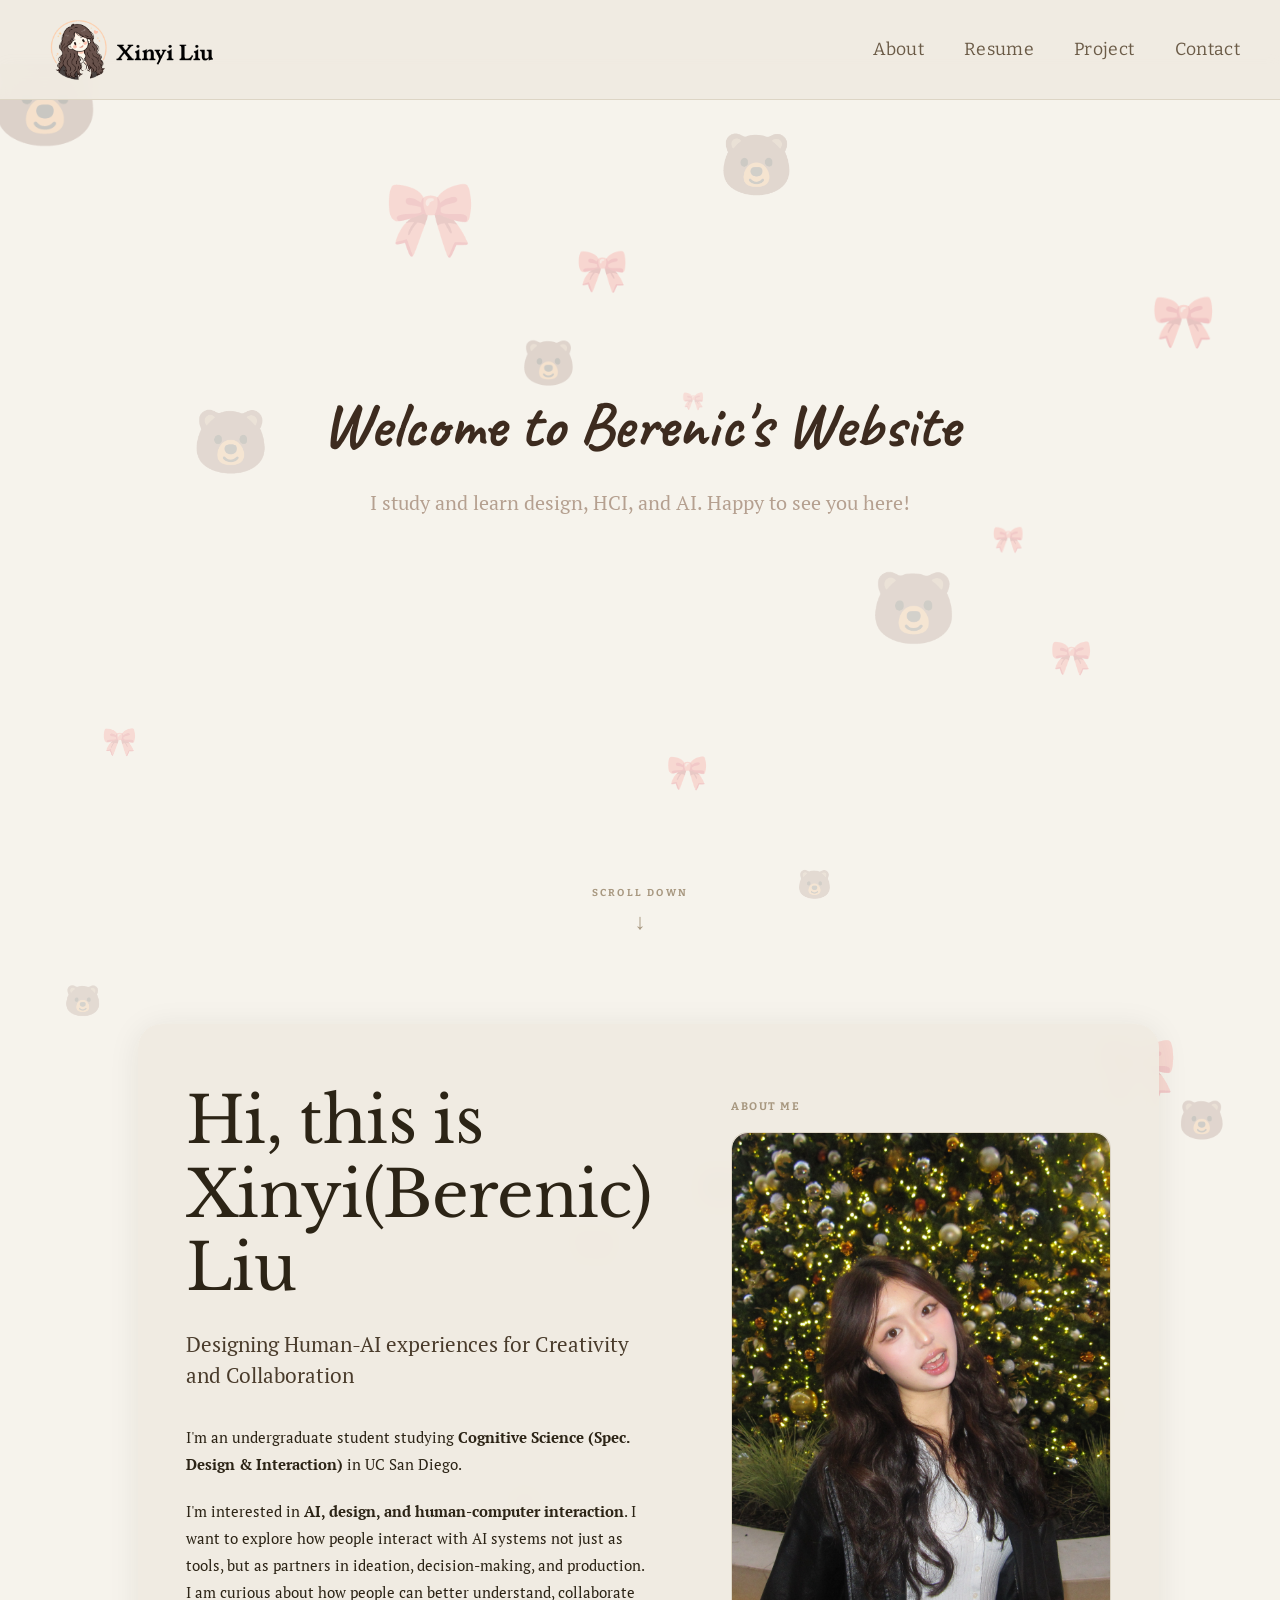
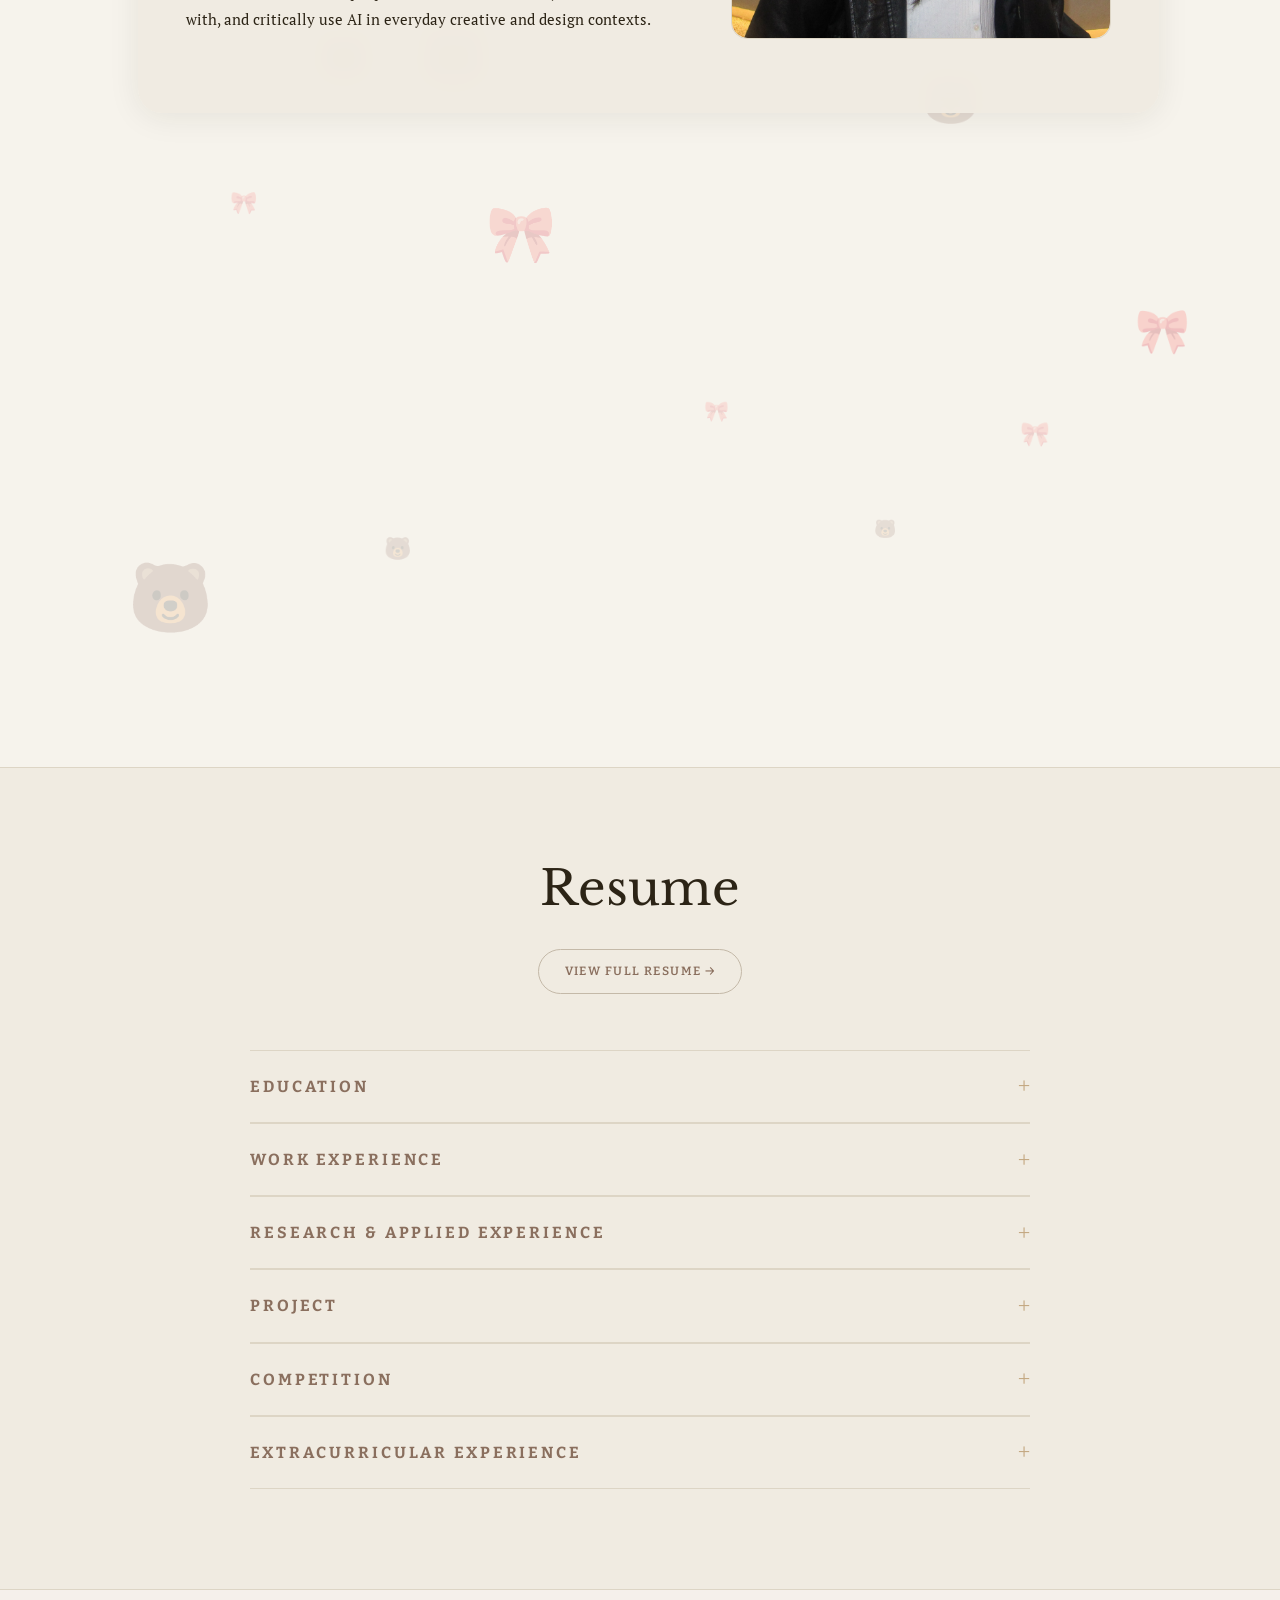
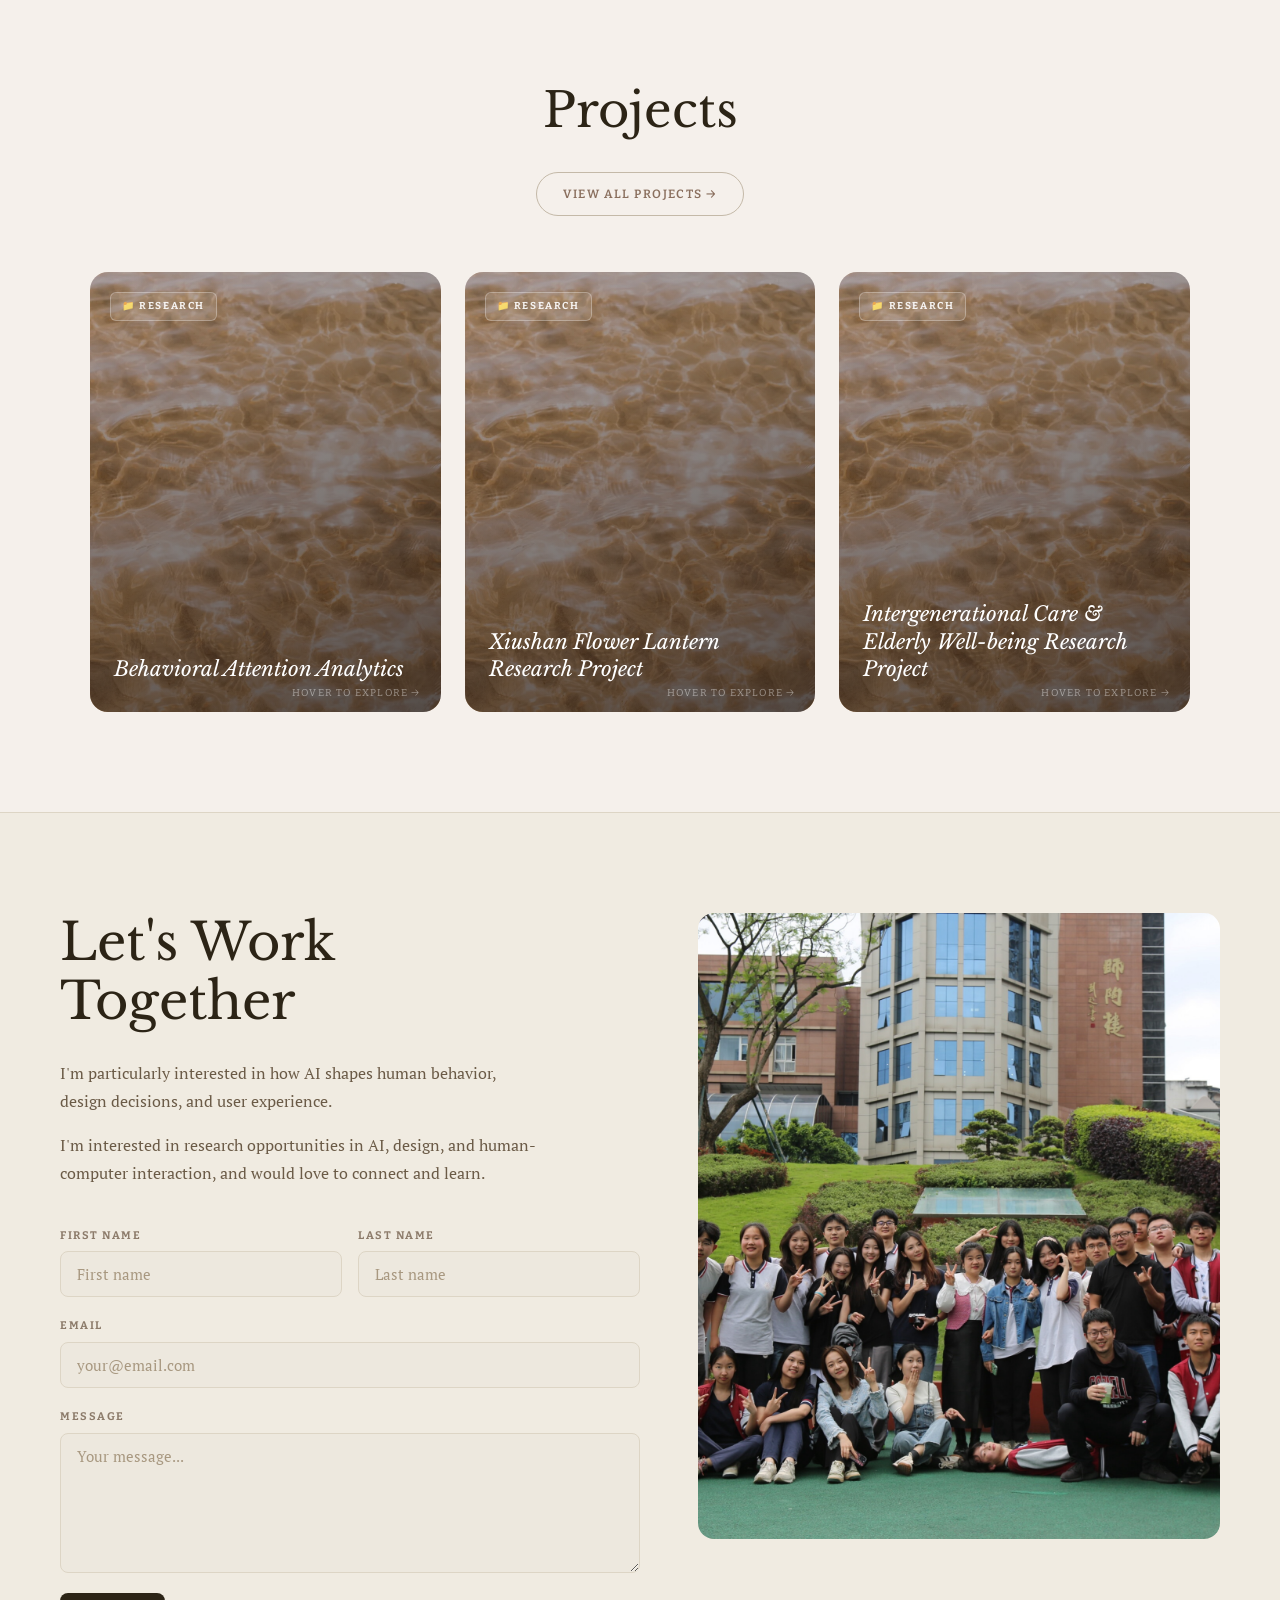
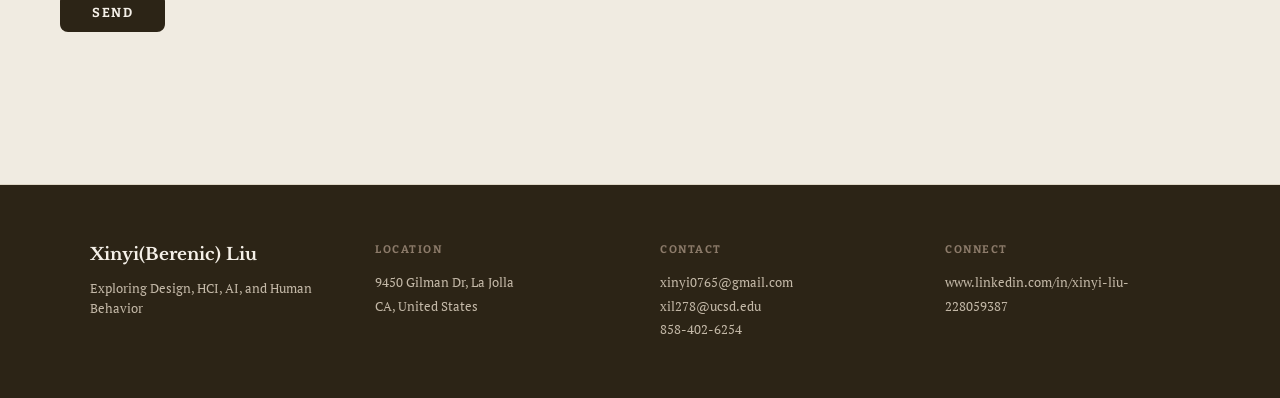
==== commit 4672a646: "Shift hero content up and fix scroll-down visibility Add transform: translateY(-60px) to hero-conten" ====
--- a/index.html
+++ b/index.html
@@ -122,6 +122,7 @@
       text-align: center;
       padding: 0 32px;
       max-width: 720px;
+      transform: translateY(-60px);
     }
 
     .hero-content h1 {
@@ -149,7 +150,7 @@
 
     .scroll-down {
       position: absolute;
-      bottom: 40px;
+      bottom: 2rem;
       left: 50%;
       transform: translateX(-50%);
       display: flex;
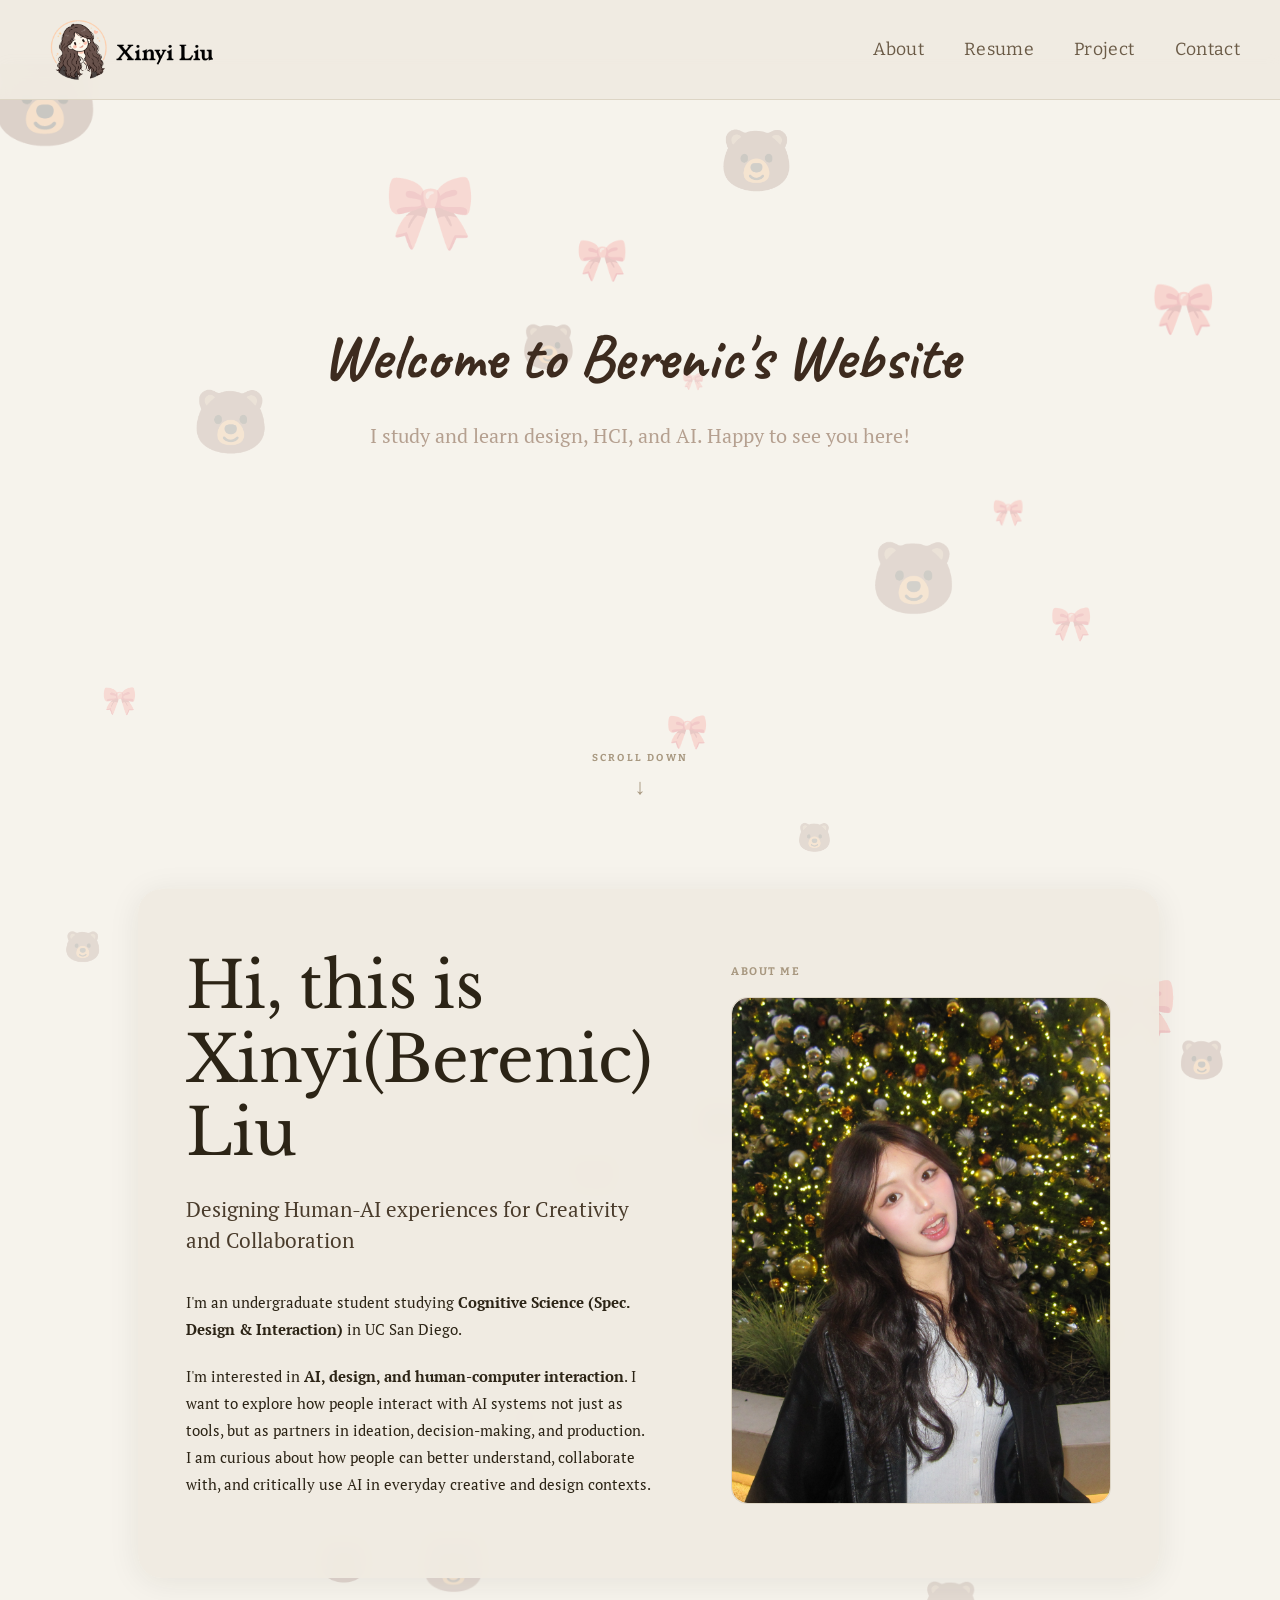
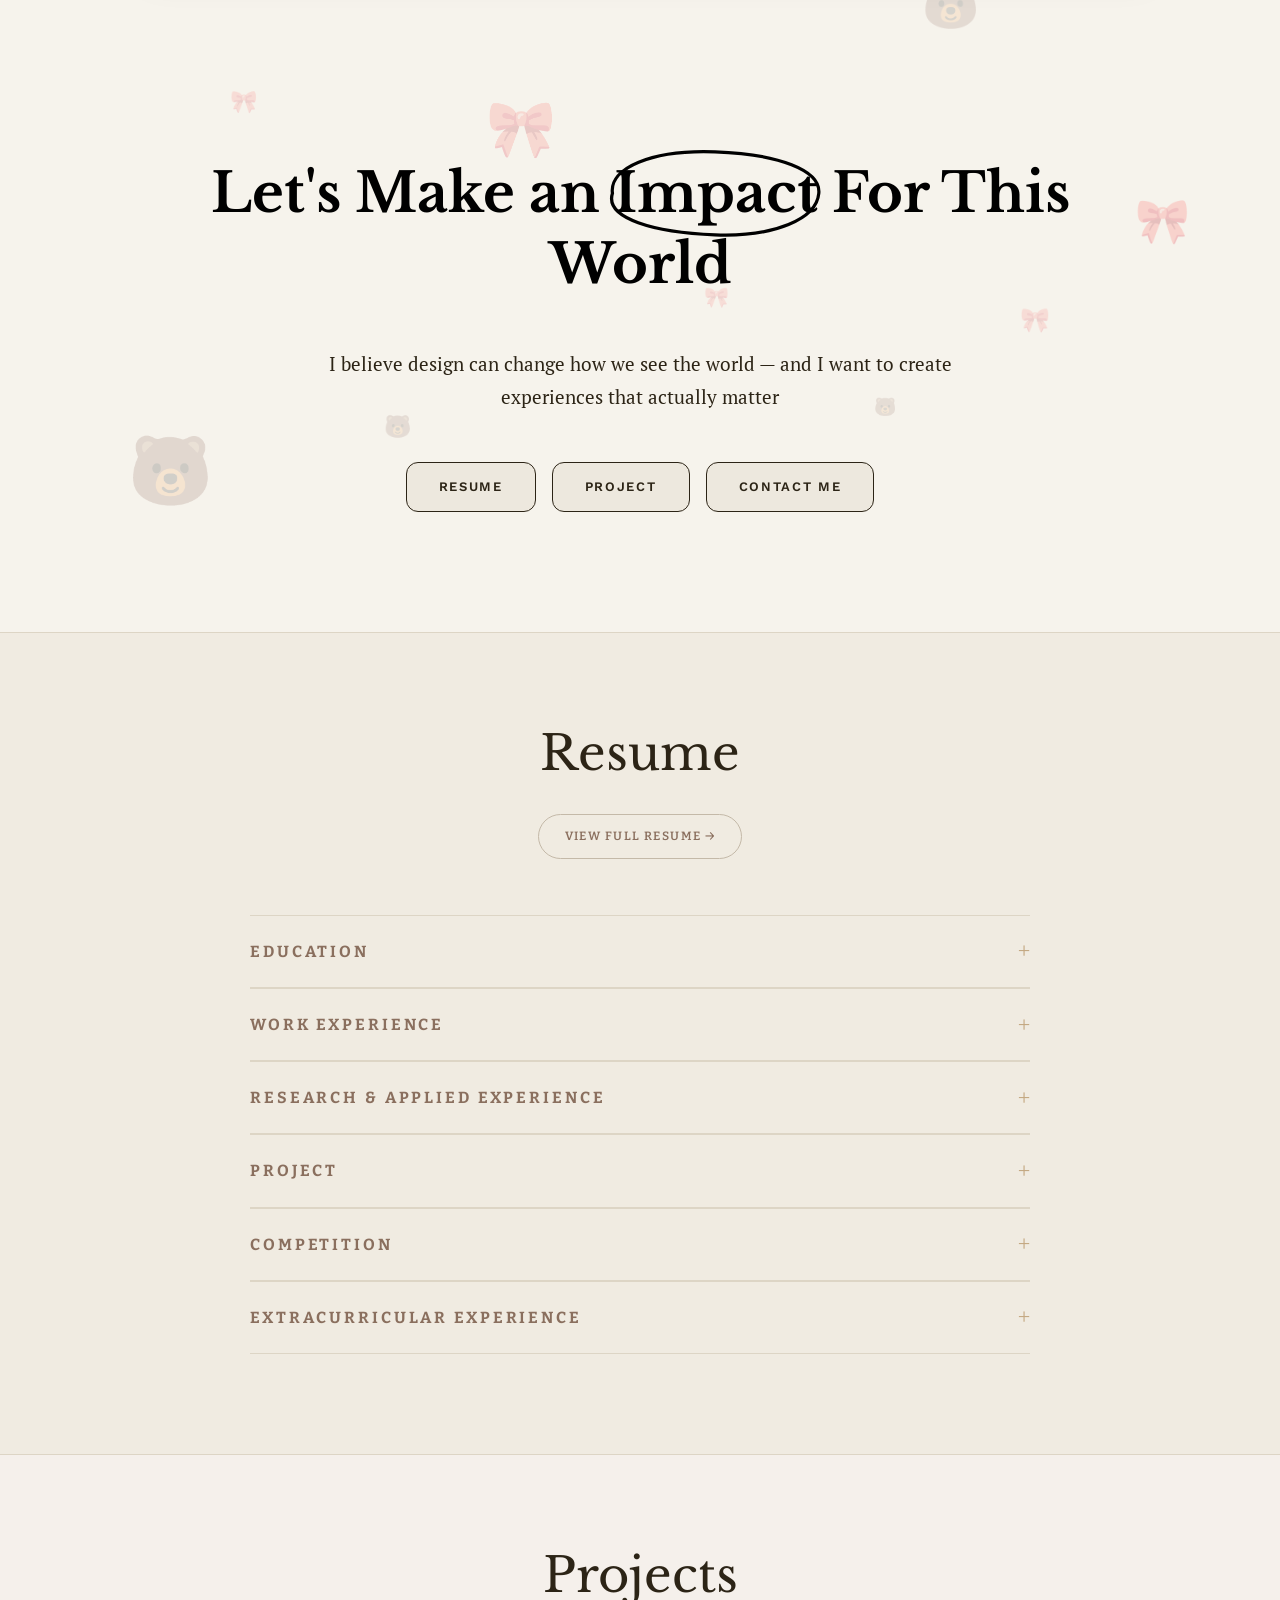
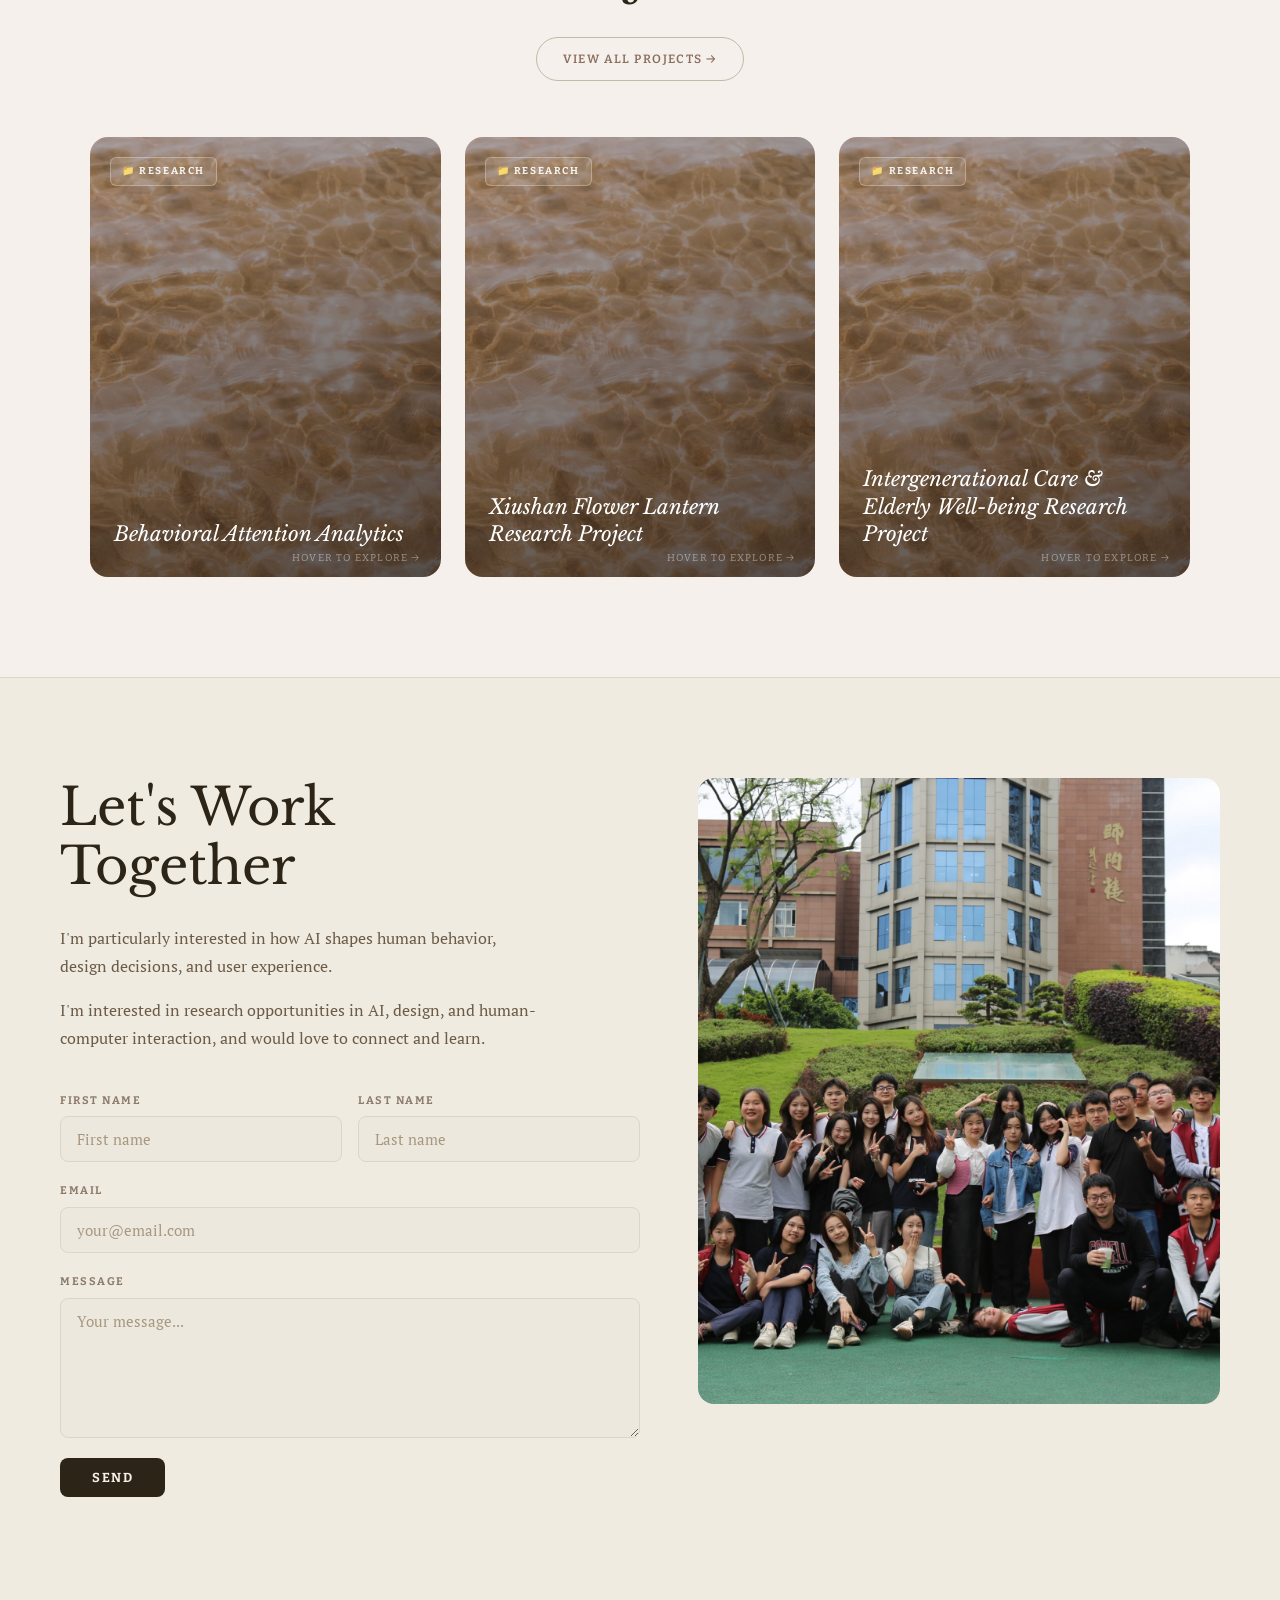
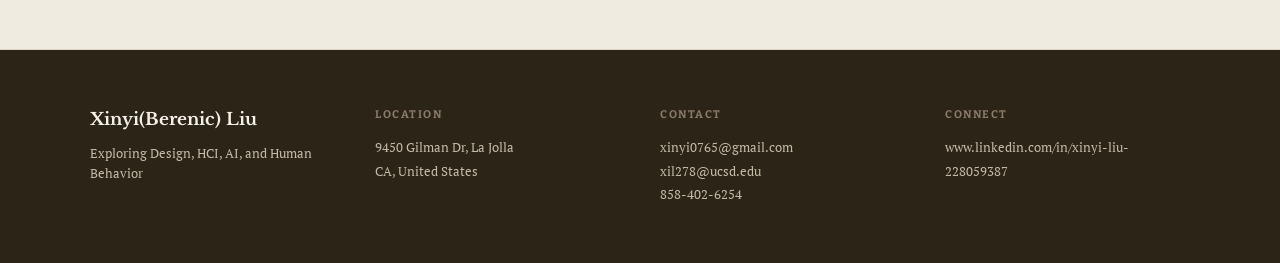
==== commit 43e988ea: "Add scroll-margin-top to aboutSection for nav clearance Co-Authored-By: Claude Sonnet 4.6 <noreply@a" ====
--- a/index.html
+++ b/index.html
@@ -46,7 +46,7 @@
     /* ── Hero ── */
     .hero-section {
       position: relative;
-      height: 100vh;
+      height: 85vh;
       min-height: 560px;
       display: flex;
       flex-direction: column;
@@ -184,6 +184,7 @@
       position: relative;
       z-index: 1;
       padding: 60px 48px;
+      scroll-margin-top: 80px;
     }
 
     .about-inner {
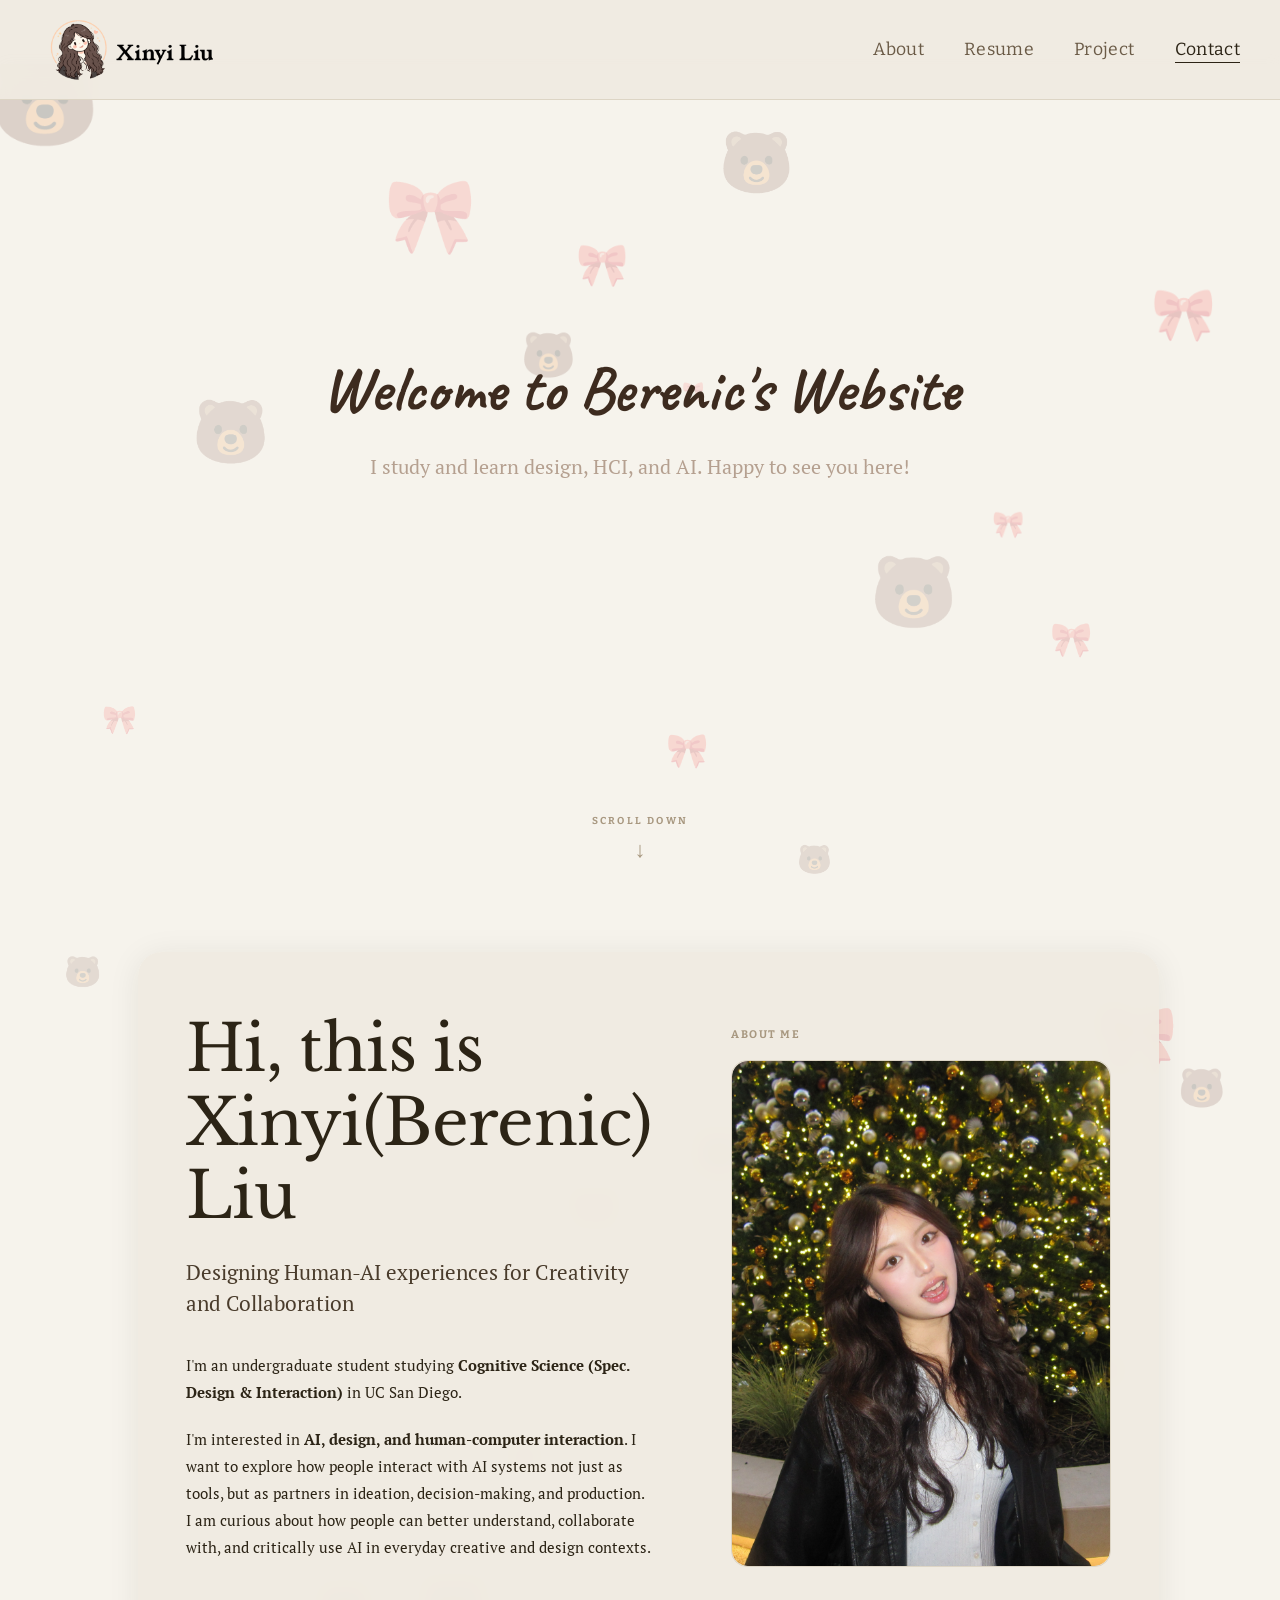
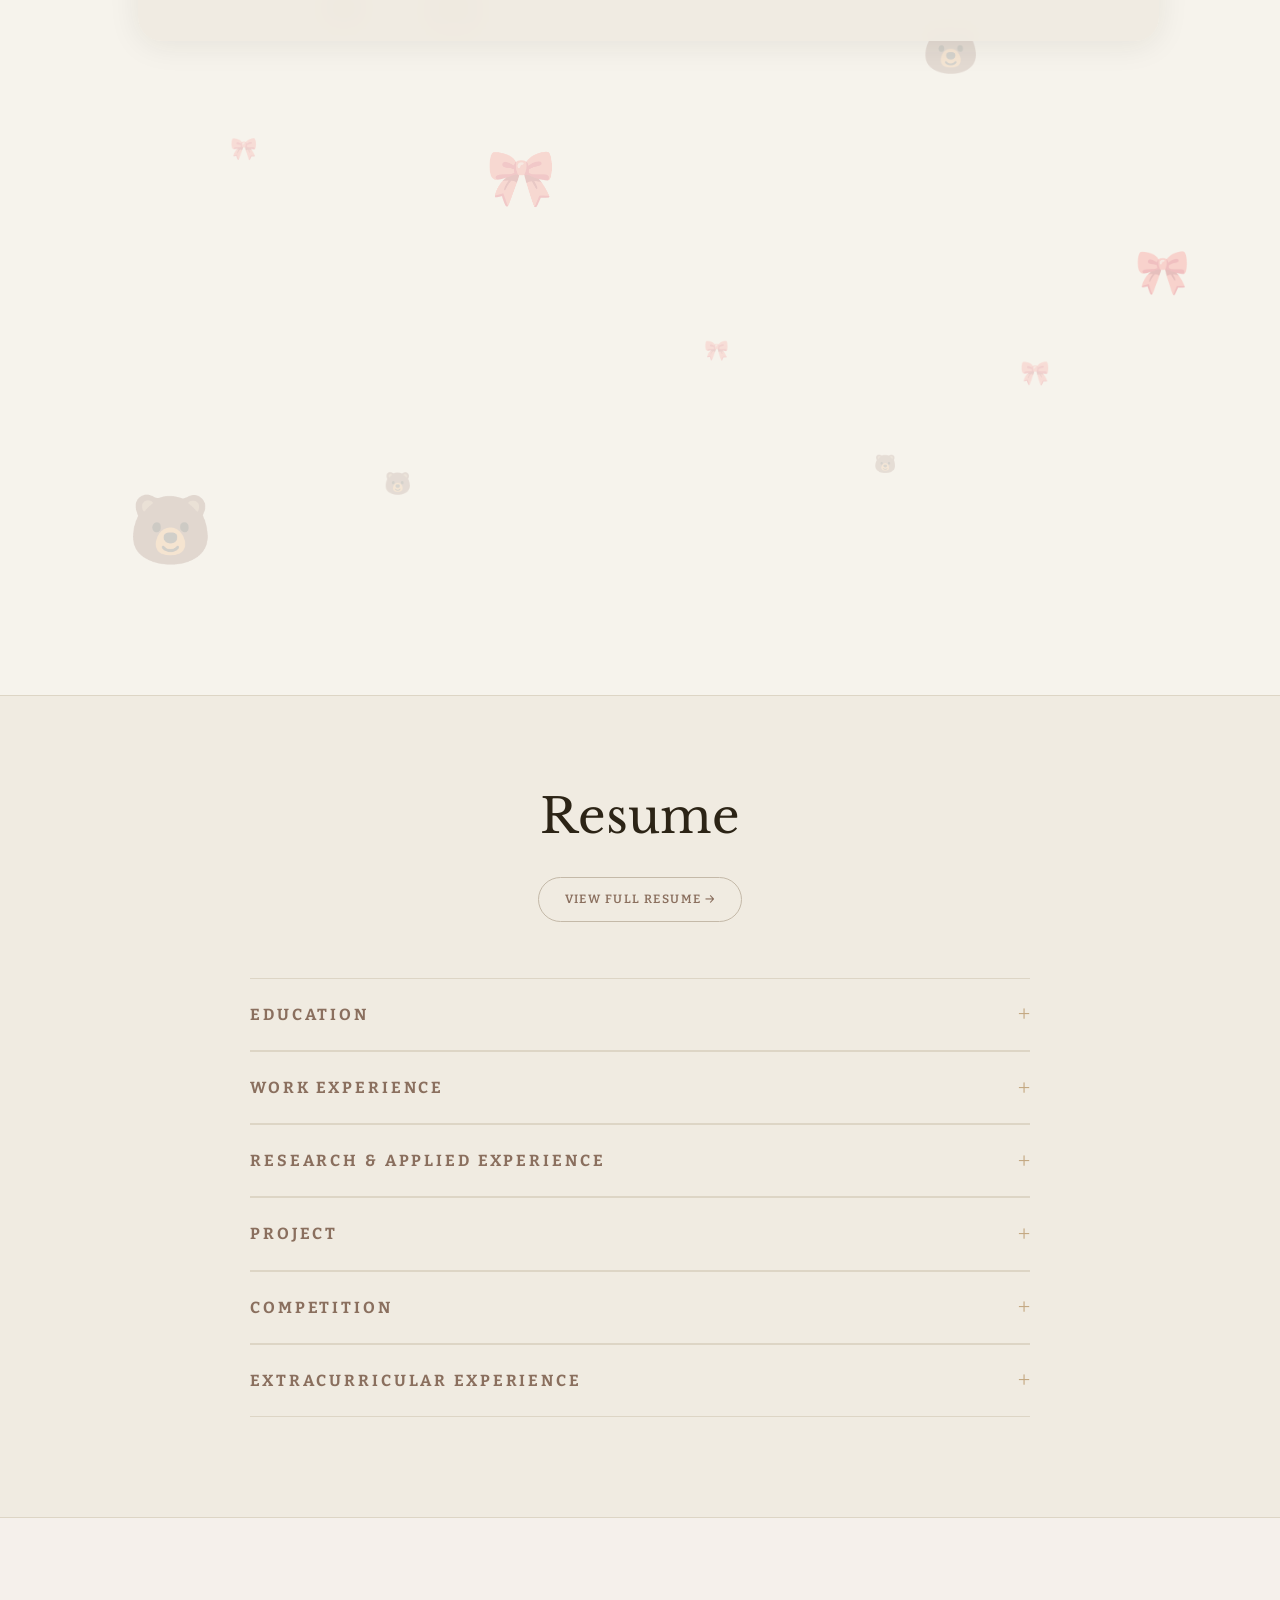
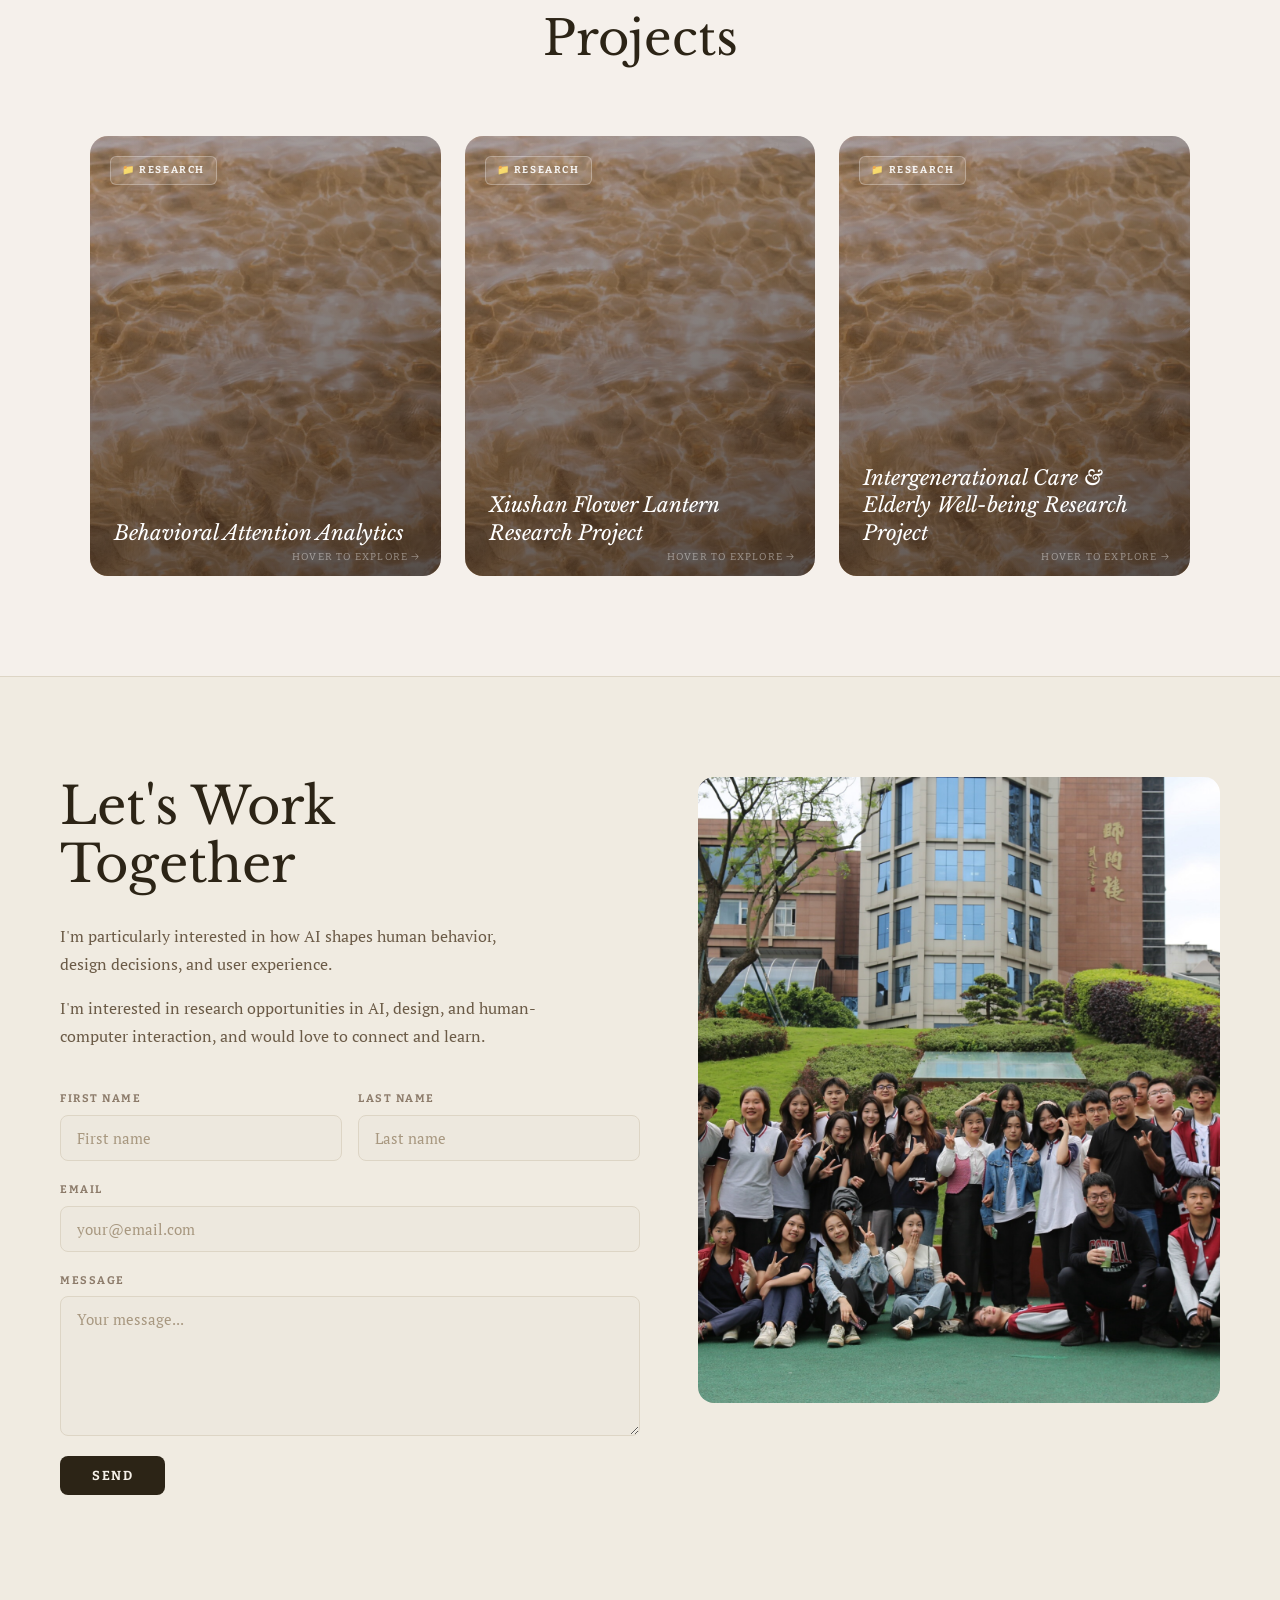
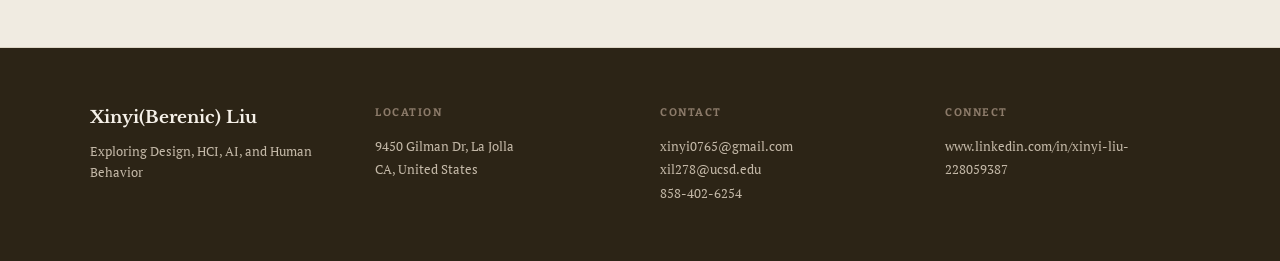
==== commit 64a69128: "Add VIEW PROJECT button to Xiushan and Intergenerational Care cards Dark background button appears a" ====
--- a/index.html
+++ b/index.html
@@ -46,7 +46,7 @@
     /* ── Hero ── */
     .hero-section {
       position: relative;
-      height: 85vh;
+      height: 92vh;
       min-height: 560px;
       display: flex;
       flex-direction: column;
@@ -684,6 +684,25 @@
       border: 1px solid #DDD5C5;
       border-radius: 100px;
       padding: 4px 12px;
+    }
+
+    .project-section .card-view-btn {
+      display: inline-block;
+      margin-top: 18px;
+      padding: 9px 20px;
+      background: #2C2416;
+      color: #F6F3EC;
+      font-family: 'Bitter', Georgia, serif;
+      font-size: 11px;
+      font-weight: 700;
+      letter-spacing: 0.14em;
+      text-transform: uppercase;
+      border-radius: 4px;
+      transition: background 0.2s;
+    }
+
+    .project-section .card-wrapper:hover .card-view-btn {
+      background: #4a3a28;
     }
 
     /* ── Contact Section ── */
@@ -879,6 +898,13 @@
         text-align: center;
       }
     }
+
+    @media (max-width: 768px) {
+      .hero-content h1 {
+        white-space: normal;
+        font-size: 2.5rem;
+      }
+    }
   </style>
 </head>
 <body>
@@ -1291,12 +1317,11 @@
     <section class="project-section reveal" id="projectSection">
       <div class="project-section-header">
         <h2>Projects</h2>
-        <a href="project.html" class="project-all-link">View All Projects →</a>
       </div>
 
       <div class="cards-grid">
 
-        <a class="card-wrapper" href="project-behavioral.html">
+        <a class="card-wrapper">
           <div class="card-inner">
             <div class="card-front">
               <span class="card-badge">📁 Research</span>
@@ -1304,16 +1329,7 @@
               <span class="card-front-hint">hover to explore →</span>
             </div>
             <div class="card-back">
-              <div>
-                <p class="card-back-eyebrow">📁 Research · In Progress</p>
-                <p class="card-back-title">Behavioral Attention Analytics</p>
-                <p class="card-back-desc">Explores how cognitive load and attentional residue impact focus and productivity. Designing a system that tracks user behavior and delivers targeted interventions.</p>
-              </div>
-              <div class="card-pills">
-                <span class="card-pill">UX Research</span>
-                <span class="card-pill">Cognitive Science</span>
-                <span class="card-pill">HCI</span>
-              </div>
+              <p class="card-back-title">Work in Progress</p>
             </div>
           </div>
         </a>
@@ -1336,6 +1352,7 @@
                 <span class="card-pill">Design Research</span>
                 <span class="card-pill">AR</span>
               </div>
+              <span class="card-view-btn">VIEW PROJECT →</span>
             </div>
           </div>
         </a>
@@ -1358,6 +1375,7 @@
                 <span class="card-pill">UX Design</span>
                 <span class="card-pill">Community Care</span>
               </div>
+              <span class="card-view-btn">VIEW PROJECT →</span>
             </div>
           </div>
         </a>
@@ -1500,6 +1518,27 @@
       });
     }
 
+    // Nav active state on scroll
+    const navSections = ['aboutSection', 'resumeSection', 'projectSection', 'contactSection'];
+    const navLinks = document.querySelectorAll('.nav-links a');
+
+    const setActiveLink = (id) => {
+      navLinks.forEach(a => {
+        a.classList.toggle('active', a.getAttribute('href') === `#${id}`);
+      });
+    };
+
+    const navObserver = new IntersectionObserver((entries) => {
+      entries.forEach(entry => {
+        if (entry.isIntersecting) setActiveLink(entry.target.id);
+      });
+    }, { rootMargin: '-20% 0px -60% 0px' });
+
+    navSections.forEach(id => {
+      const el = document.getElementById(id);
+      if (el) navObserver.observe(el);
+    });
+
     // Accordion exclusive-open for resumeSection
     const resumeAccordions = document.querySelectorAll('#resumeSection .accordion-section');
     resumeAccordions.forEach(details => {
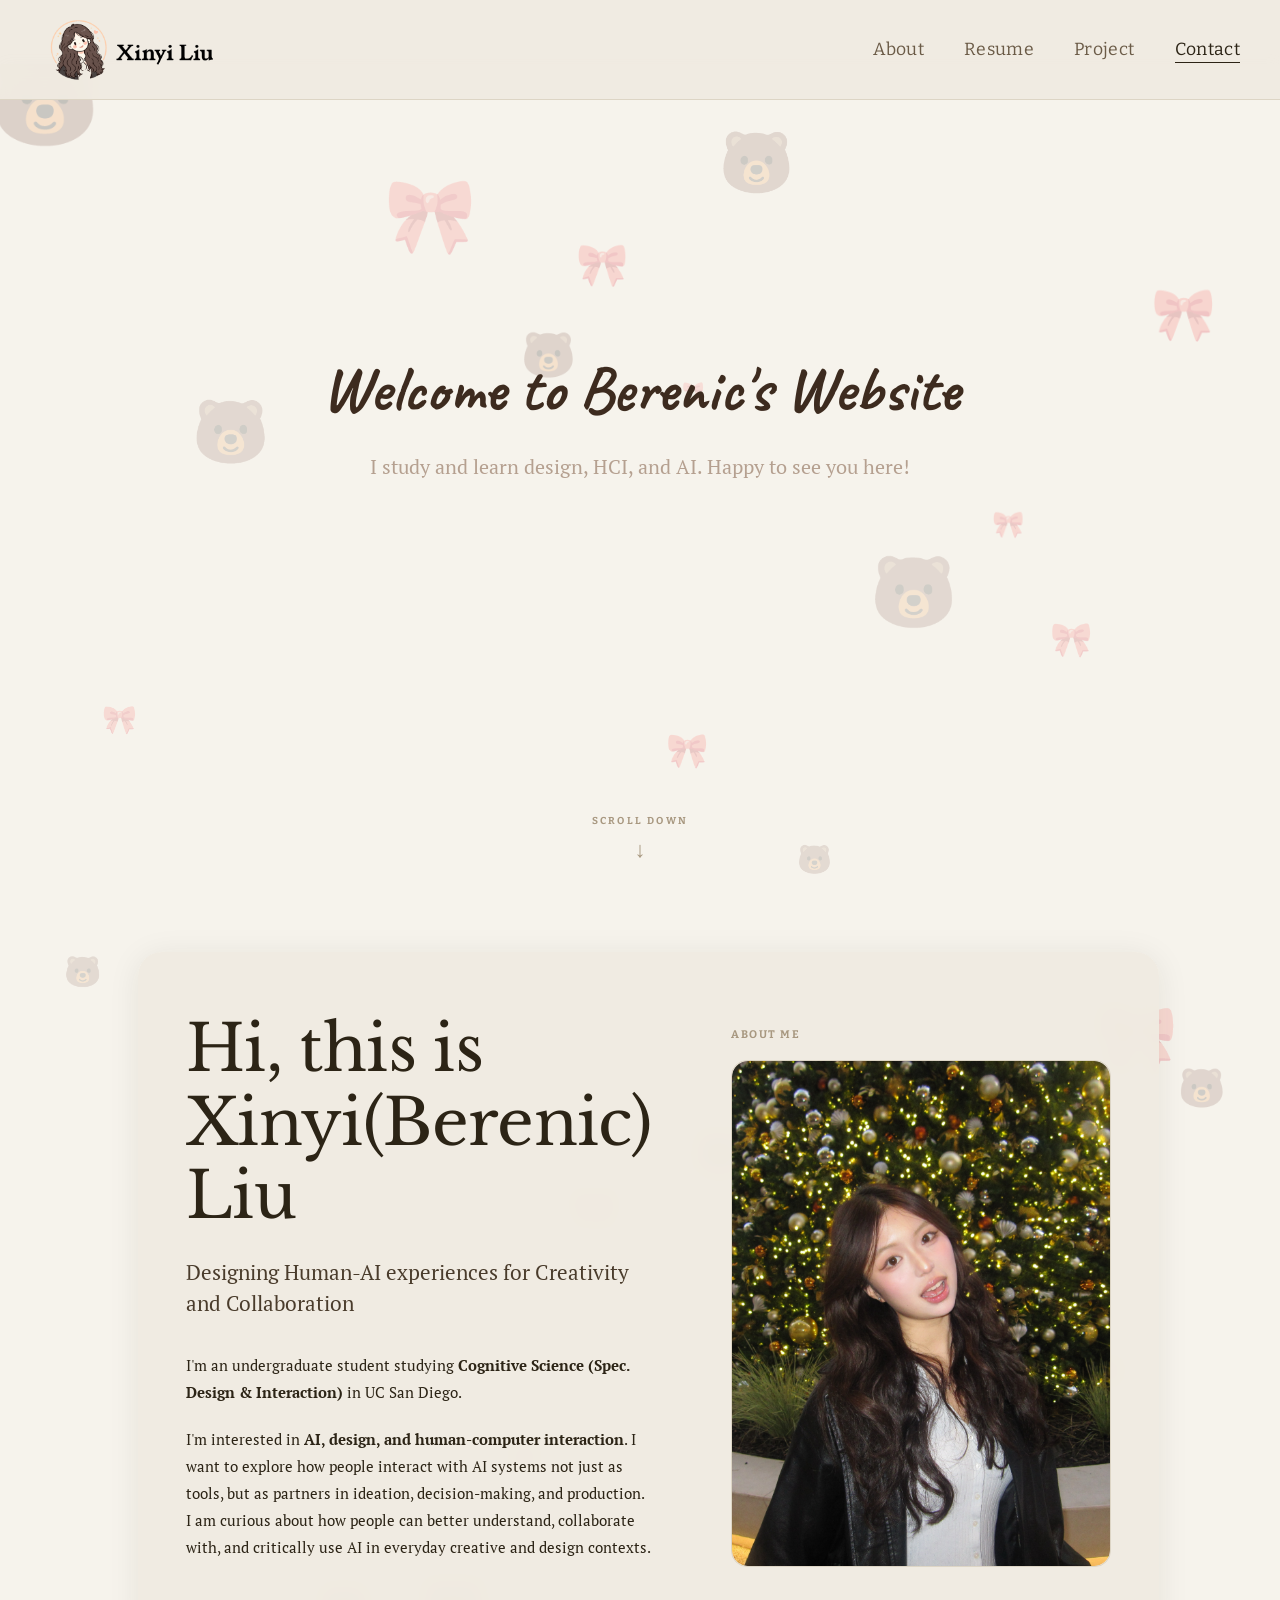
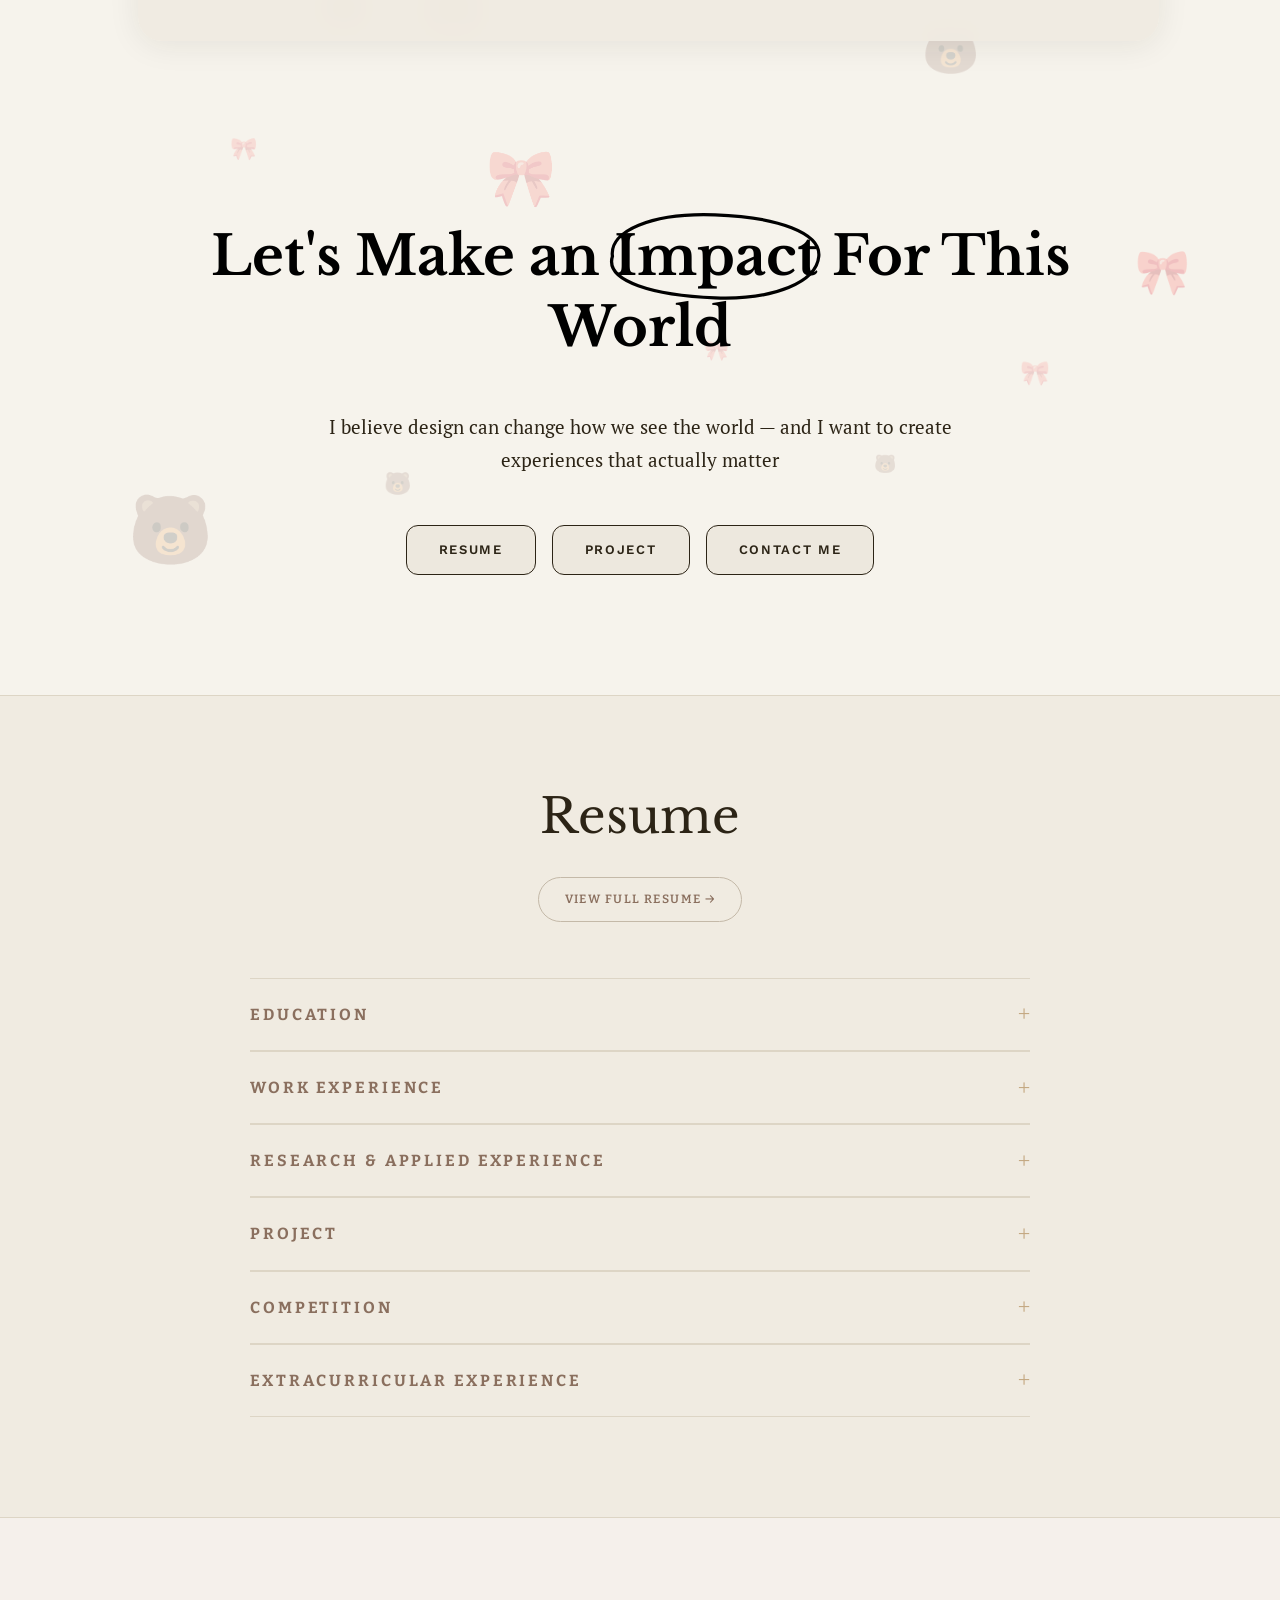
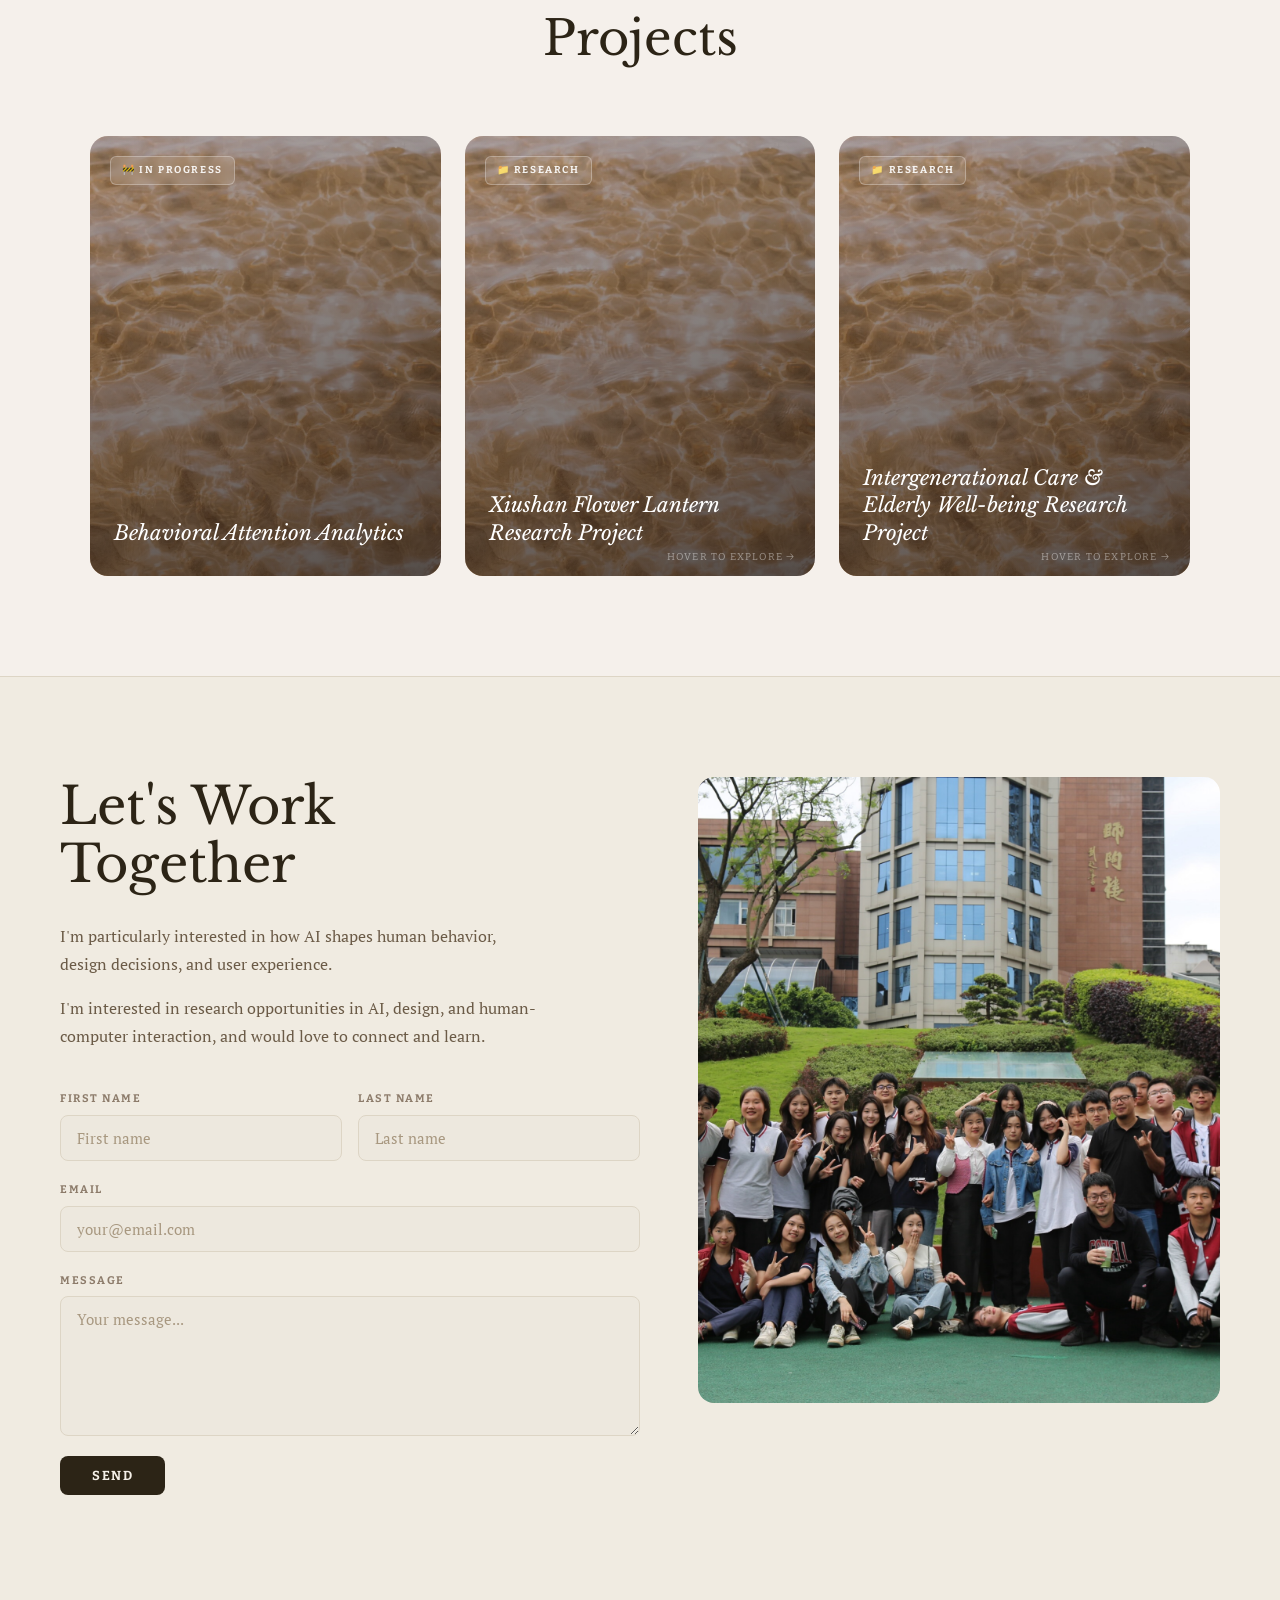
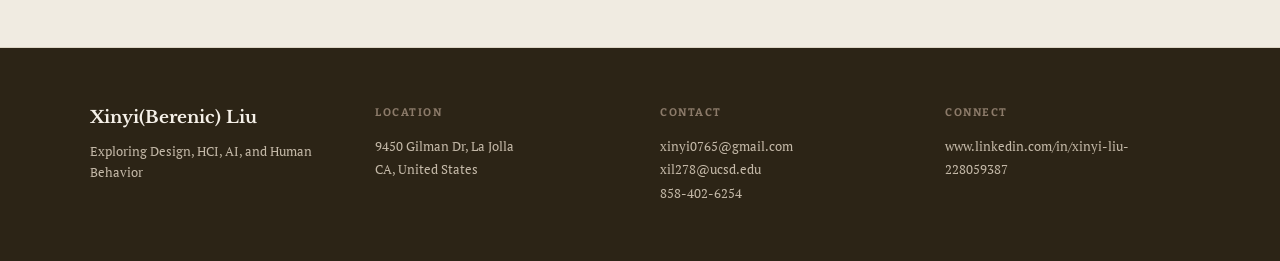
==== commit f16862cf: "Make Behavioral Analytics card static with shared Background.jpg style Match other cards visually (B" ====
--- a/index.html
+++ b/index.html
@@ -497,6 +497,7 @@
       background: #f5f0eb;
       padding: 80px 48px 100px;
       border-top: 1px solid #DDD5C5;
+      scroll-margin-top: 80px;
     }
 
     .project-section-header {
@@ -562,6 +563,13 @@
       transform: rotateY(180deg);
     }
 
+    .project-section .card-wrapper--static {
+      cursor: default;
+    }
+    .project-section .card-wrapper--static .card-inner {
+      transform: none !important;
+    }
+
     .project-section .card-front,
     .project-section .card-back {
       position: absolute;
@@ -578,7 +586,7 @@
       background-position: center;
     }
 
-    .project-section .card-front::after {
+.project-section .card-front::after {
       content: '';
       position: absolute;
       inset: 0;
@@ -1321,15 +1329,11 @@
 
       <div class="cards-grid">
 
-        <a class="card-wrapper">
+        <a class="card-wrapper card-wrapper--static">
           <div class="card-inner">
             <div class="card-front">
-              <span class="card-badge">📁 Research</span>
+              <span class="card-badge">🚧 IN PROGRESS</span>
               <p class="card-front-title">Behavioral Attention Analytics</p>
-              <span class="card-front-hint">hover to explore →</span>
-            </div>
-            <div class="card-back">
-              <p class="card-back-title">Work in Progress</p>
             </div>
           </div>
         </a>
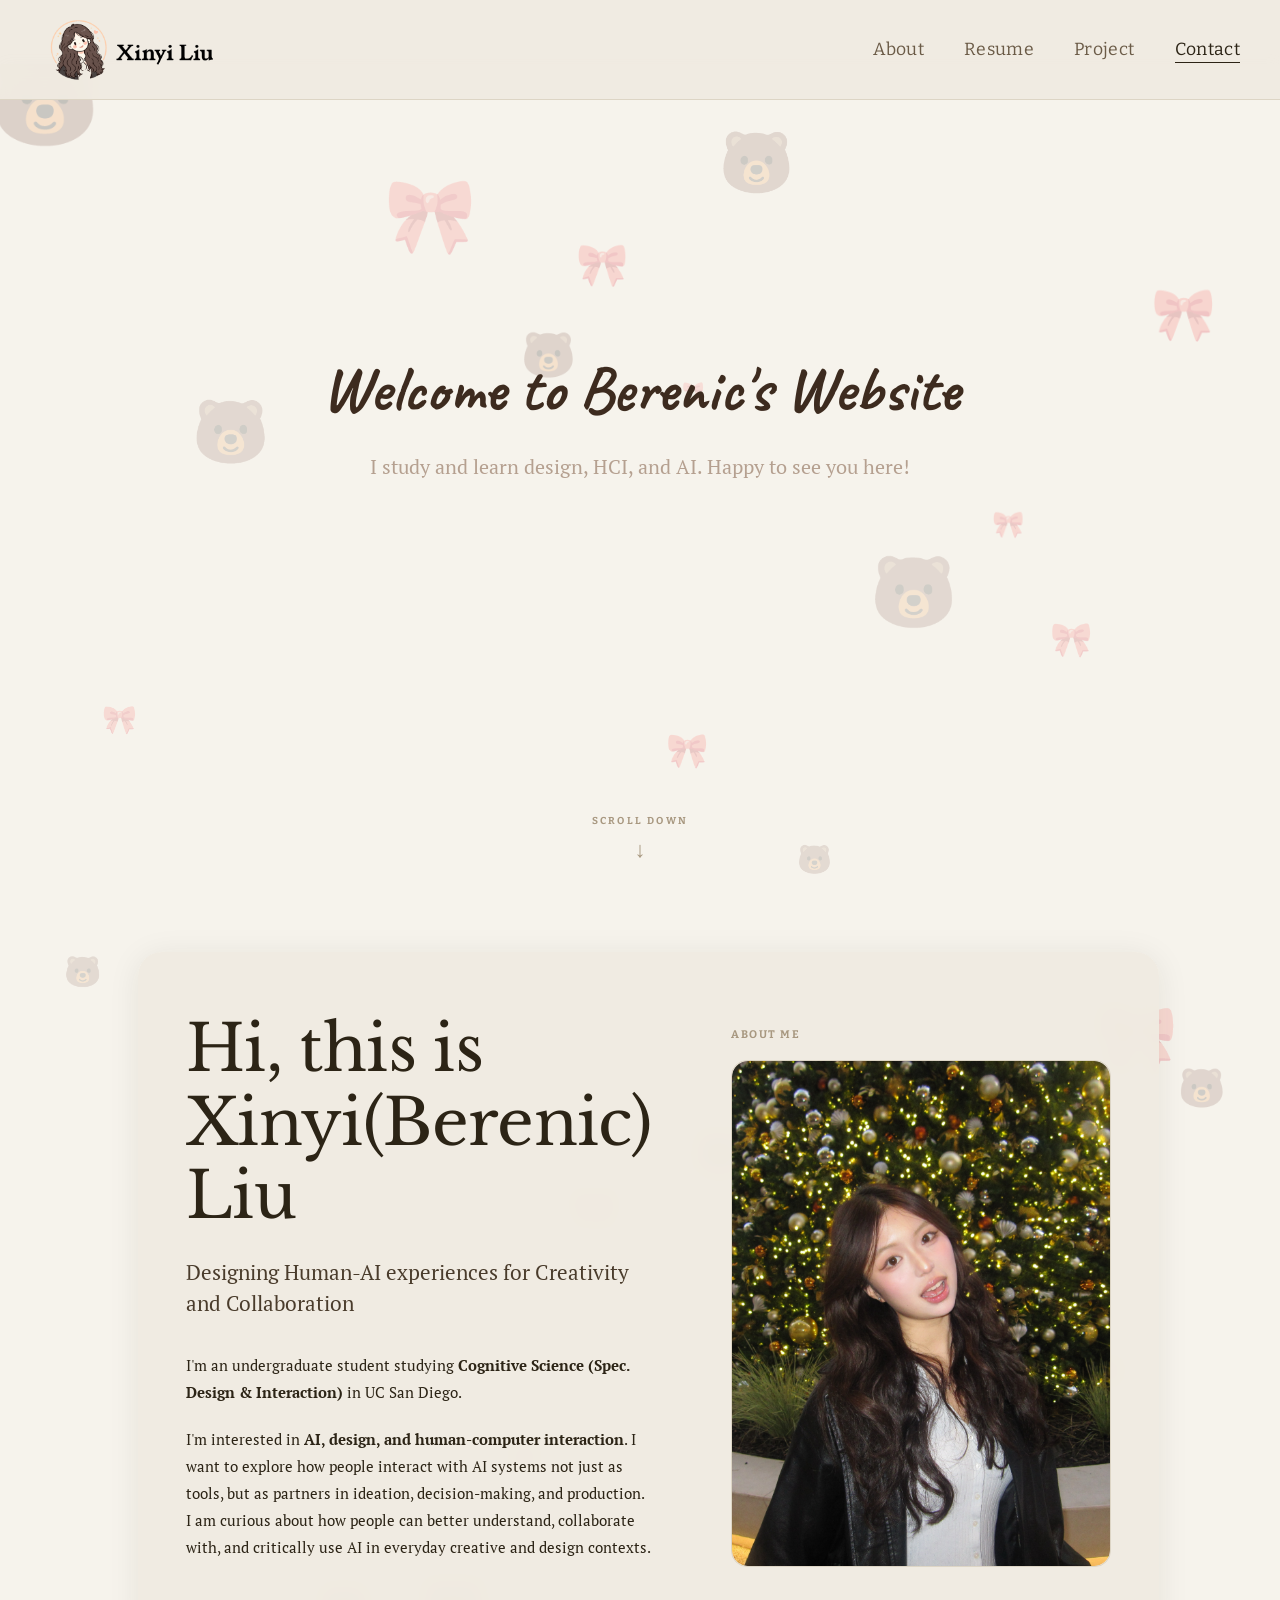
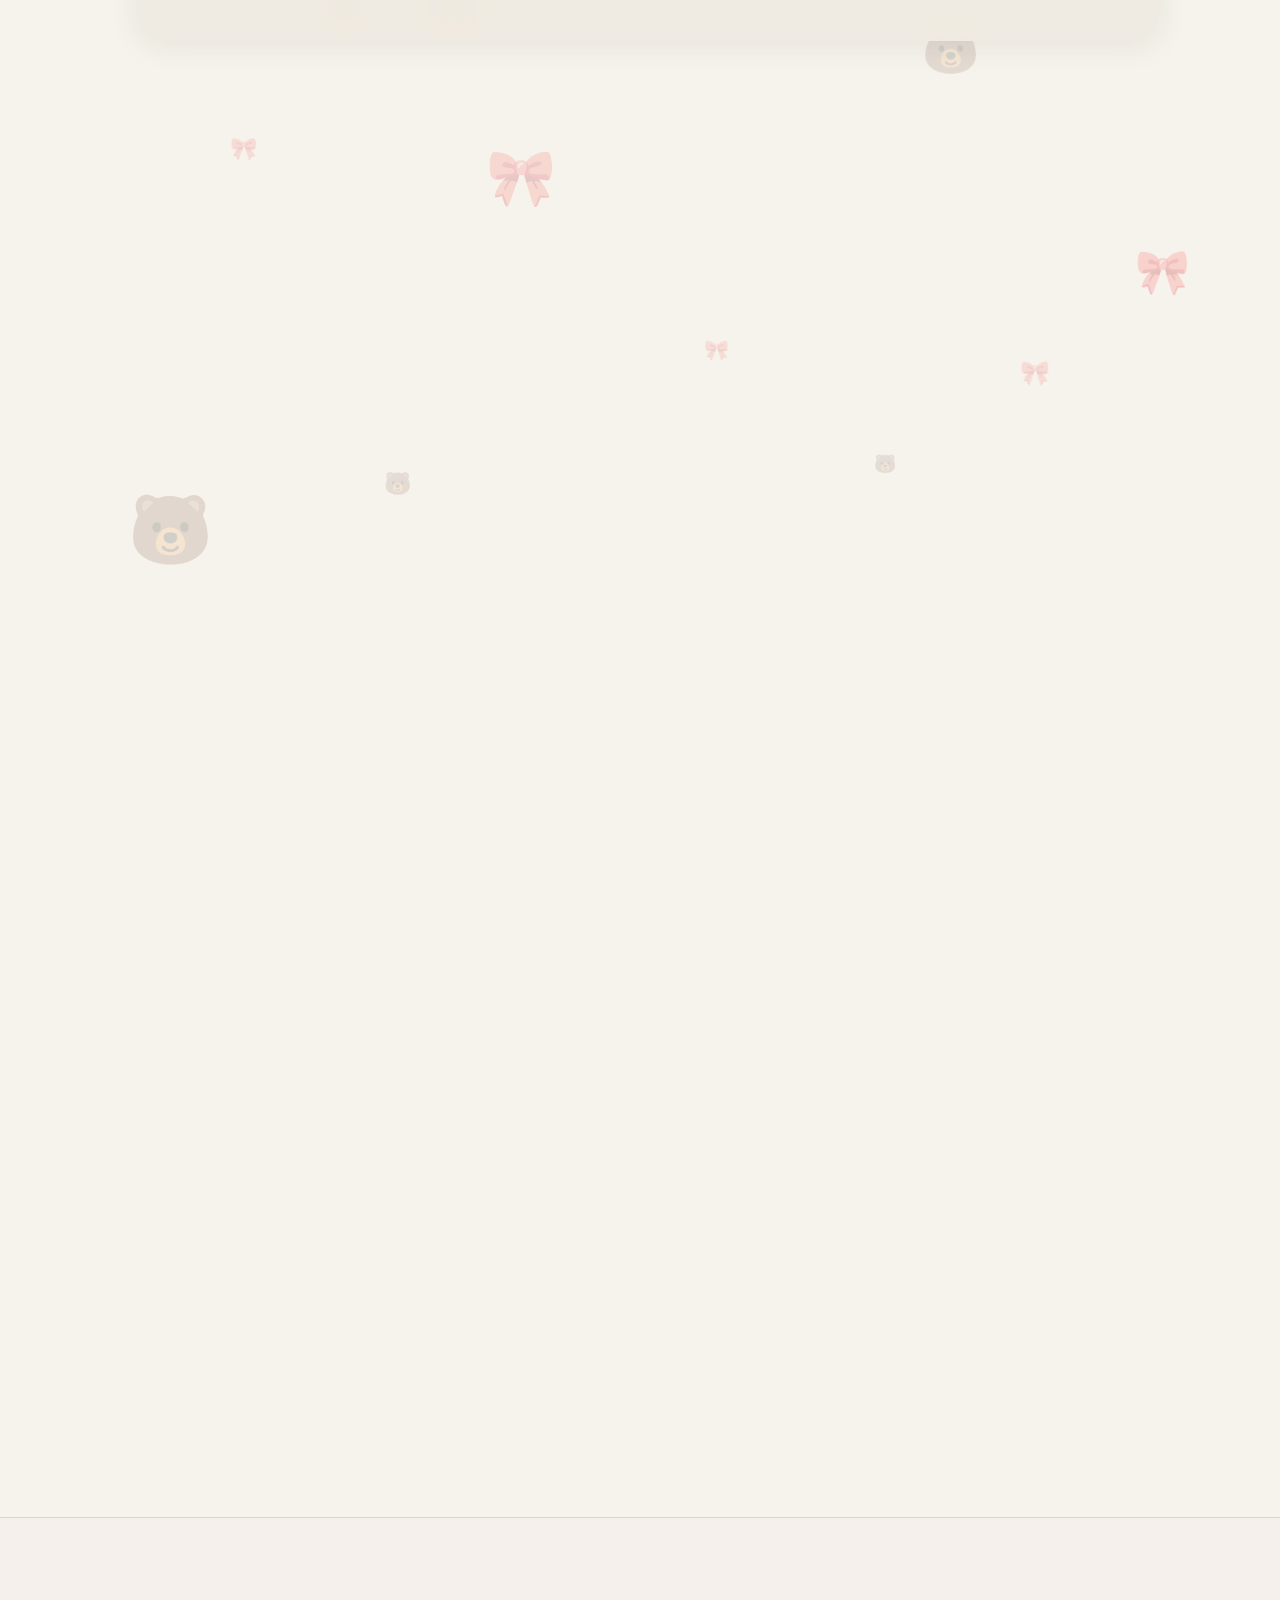
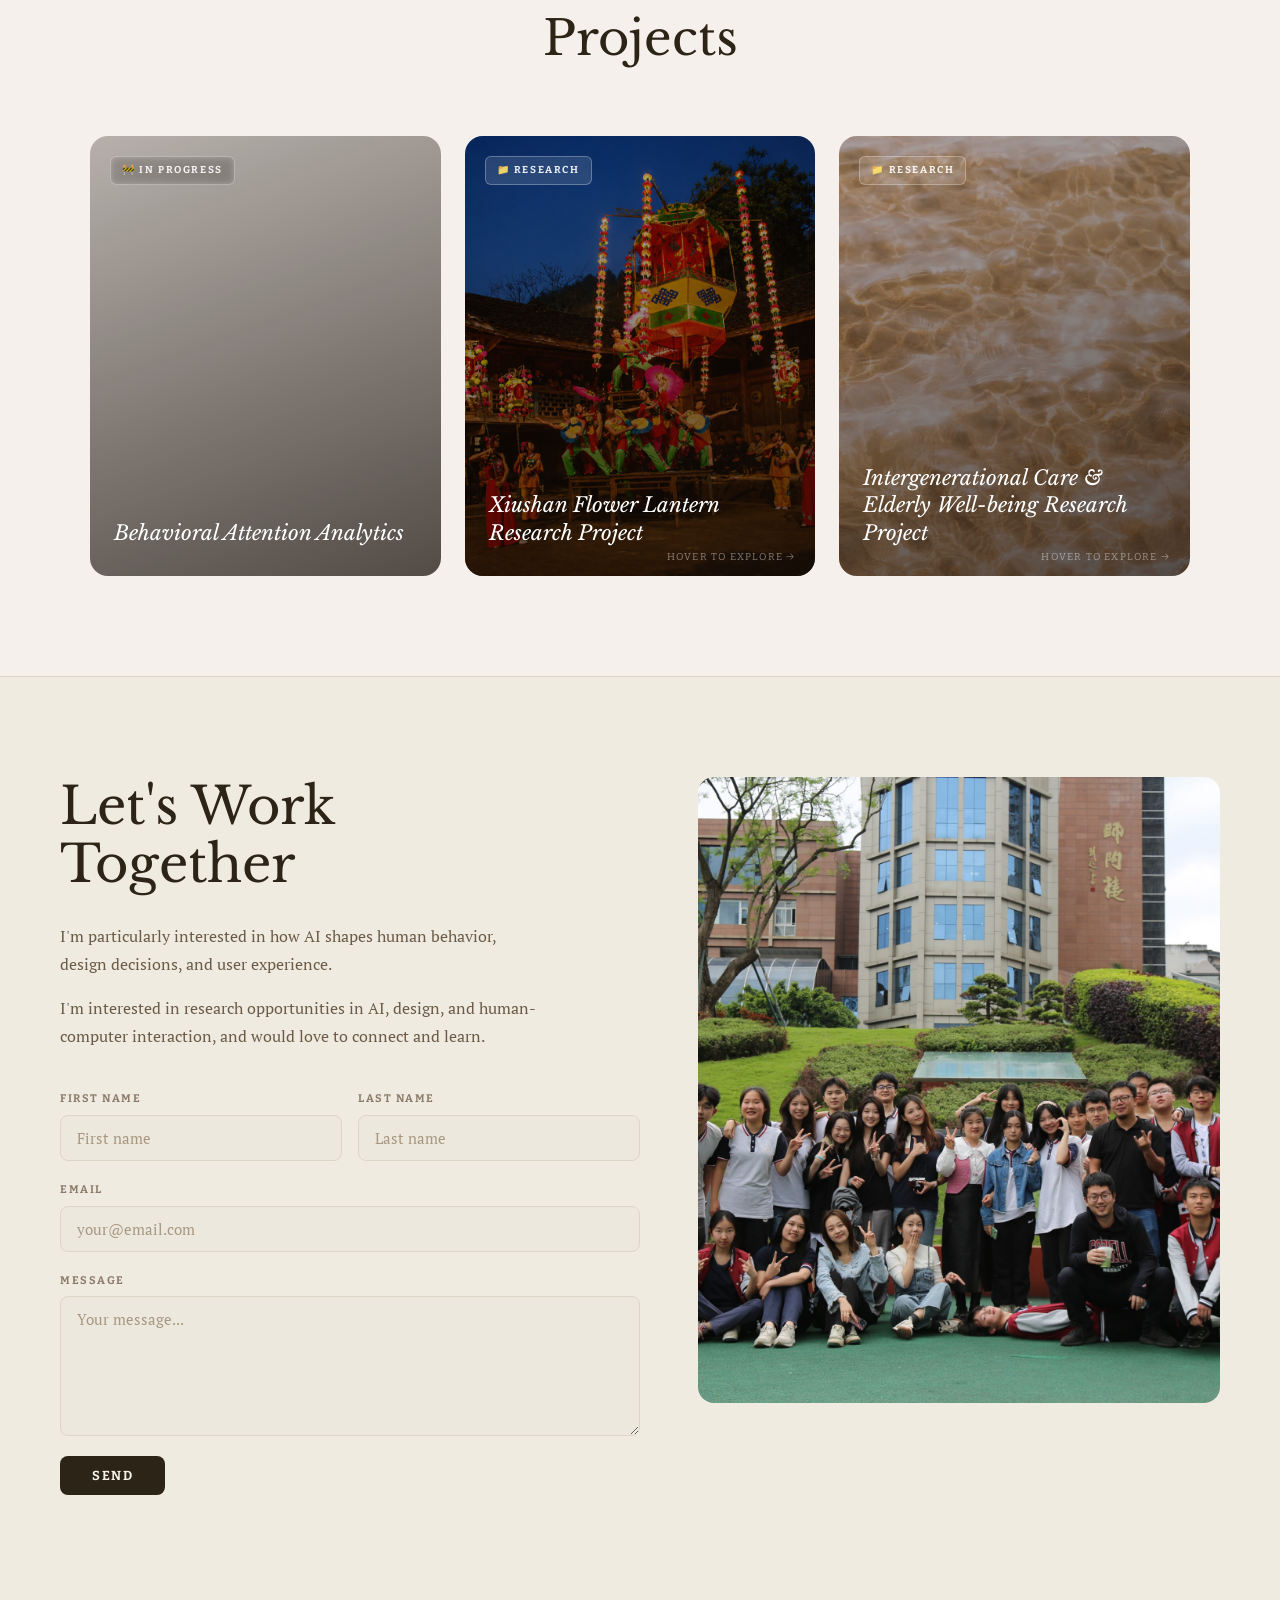
==== commit 103badec: "Set custom cover photos for Behavioral Analytics and Xiushan cards Behavioral: attention photo.png; " ====
--- a/index.html
+++ b/index.html
@@ -584,6 +584,14 @@
       background-image: url('Background.jpg');
       background-size: cover;
       background-position: center;
+    }
+
+    .project-section .card-front--behavioral {
+      background-image: url('attention photo.png');
+    }
+
+    .project-section .card-front--xiushan {
+      background-image: url('Xiushan Lantern Photo.png');
     }
 
 .project-section .card-front::after {
@@ -1331,7 +1339,7 @@
 
         <a class="card-wrapper card-wrapper--static">
           <div class="card-inner">
-            <div class="card-front">
+            <div class="card-front card-front--behavioral">
               <span class="card-badge">🚧 IN PROGRESS</span>
               <p class="card-front-title">Behavioral Attention Analytics</p>
             </div>
@@ -1340,7 +1348,7 @@
 
         <a class="card-wrapper" href="project-xiushan.html">
           <div class="card-inner">
-            <div class="card-front">
+            <div class="card-front card-front--xiushan">
               <span class="card-badge">📁 Research</span>
               <p class="card-front-title">Xiushan Flower Lantern Research Project</p>
               <span class="card-front-hint">hover to explore →</span>
